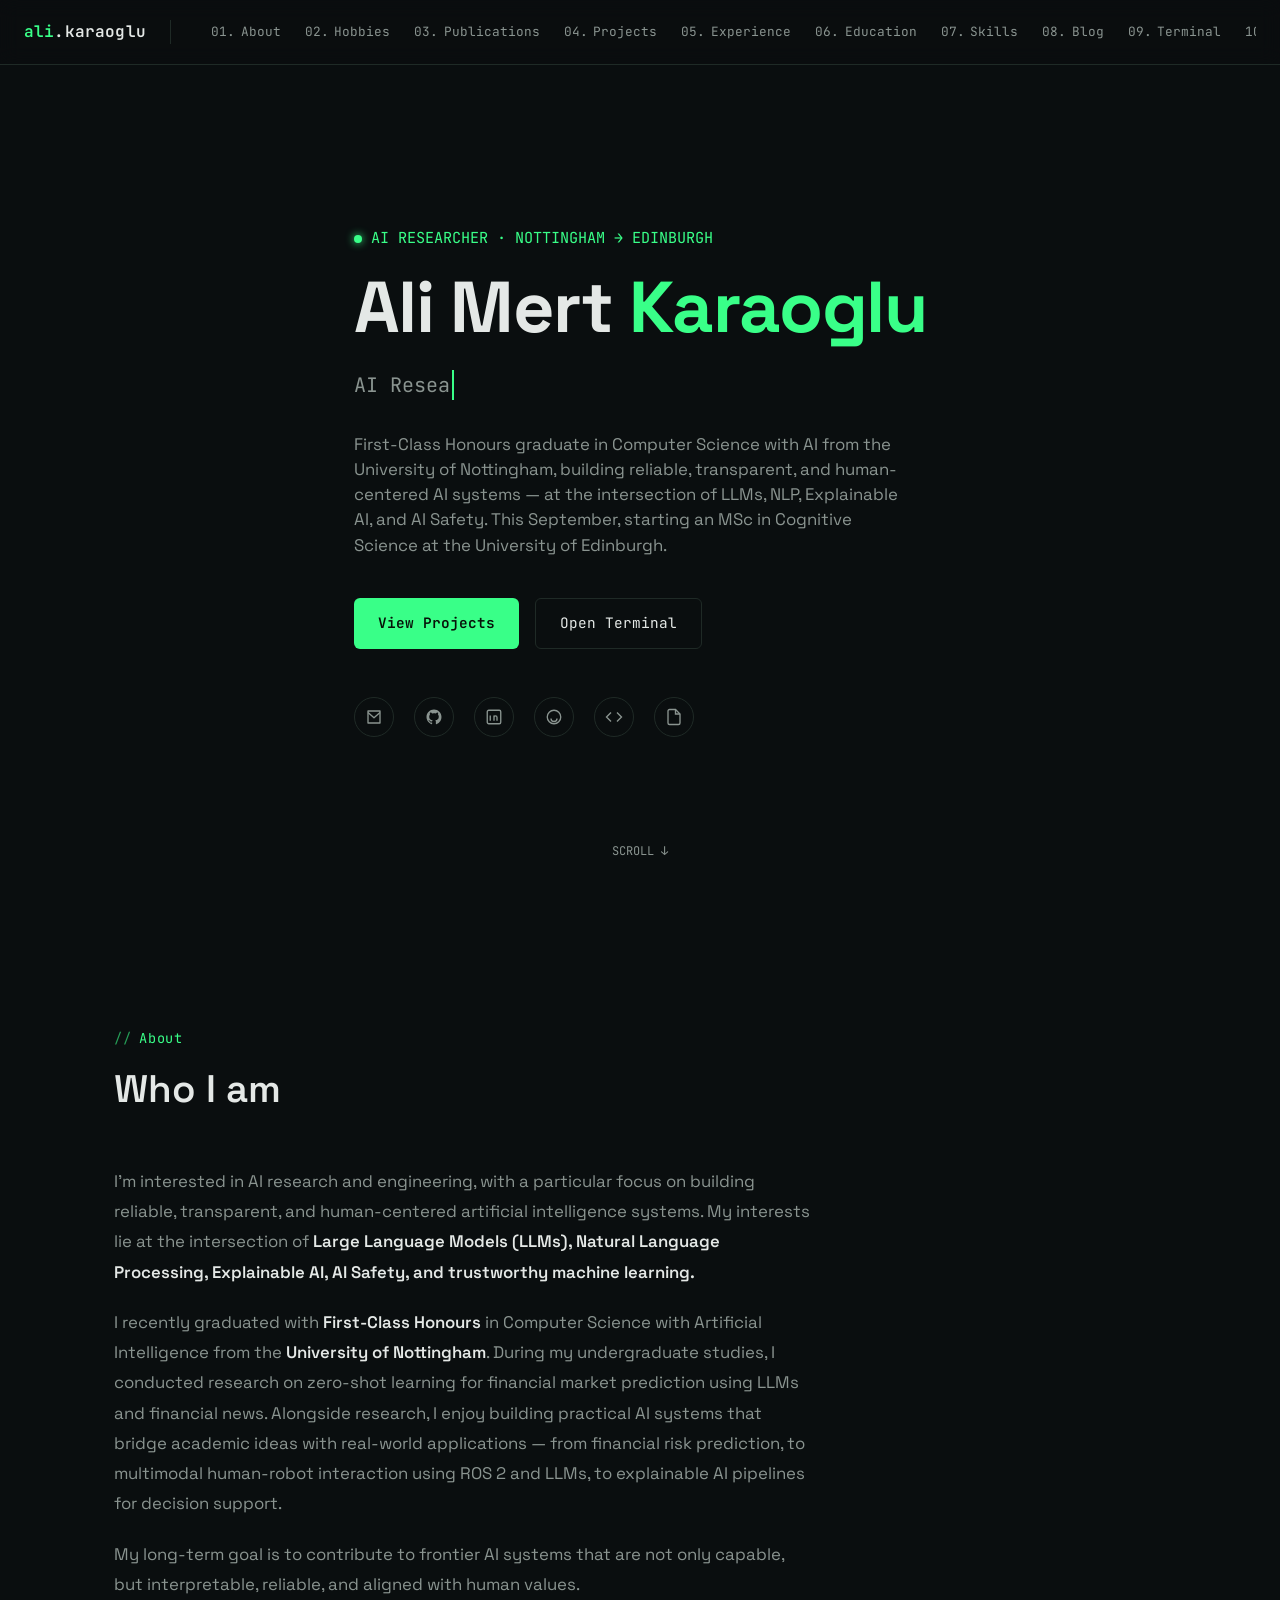
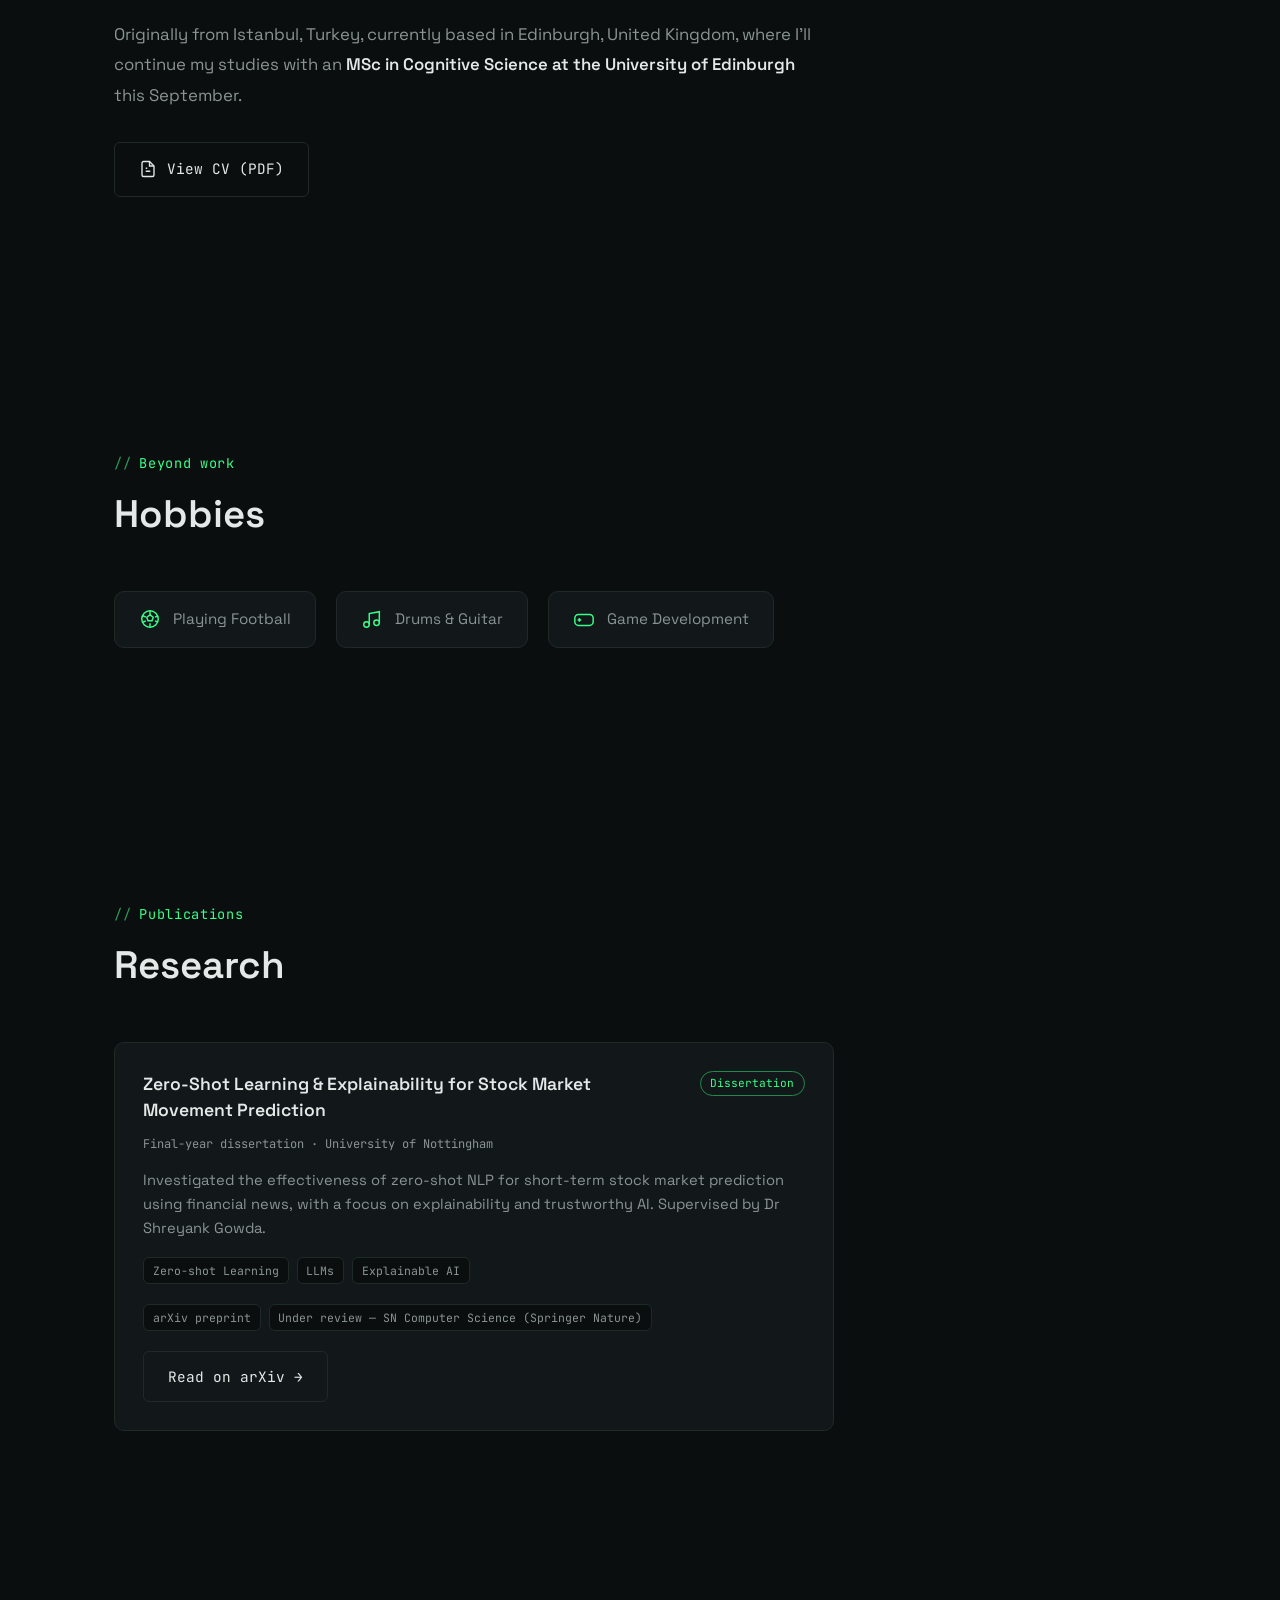
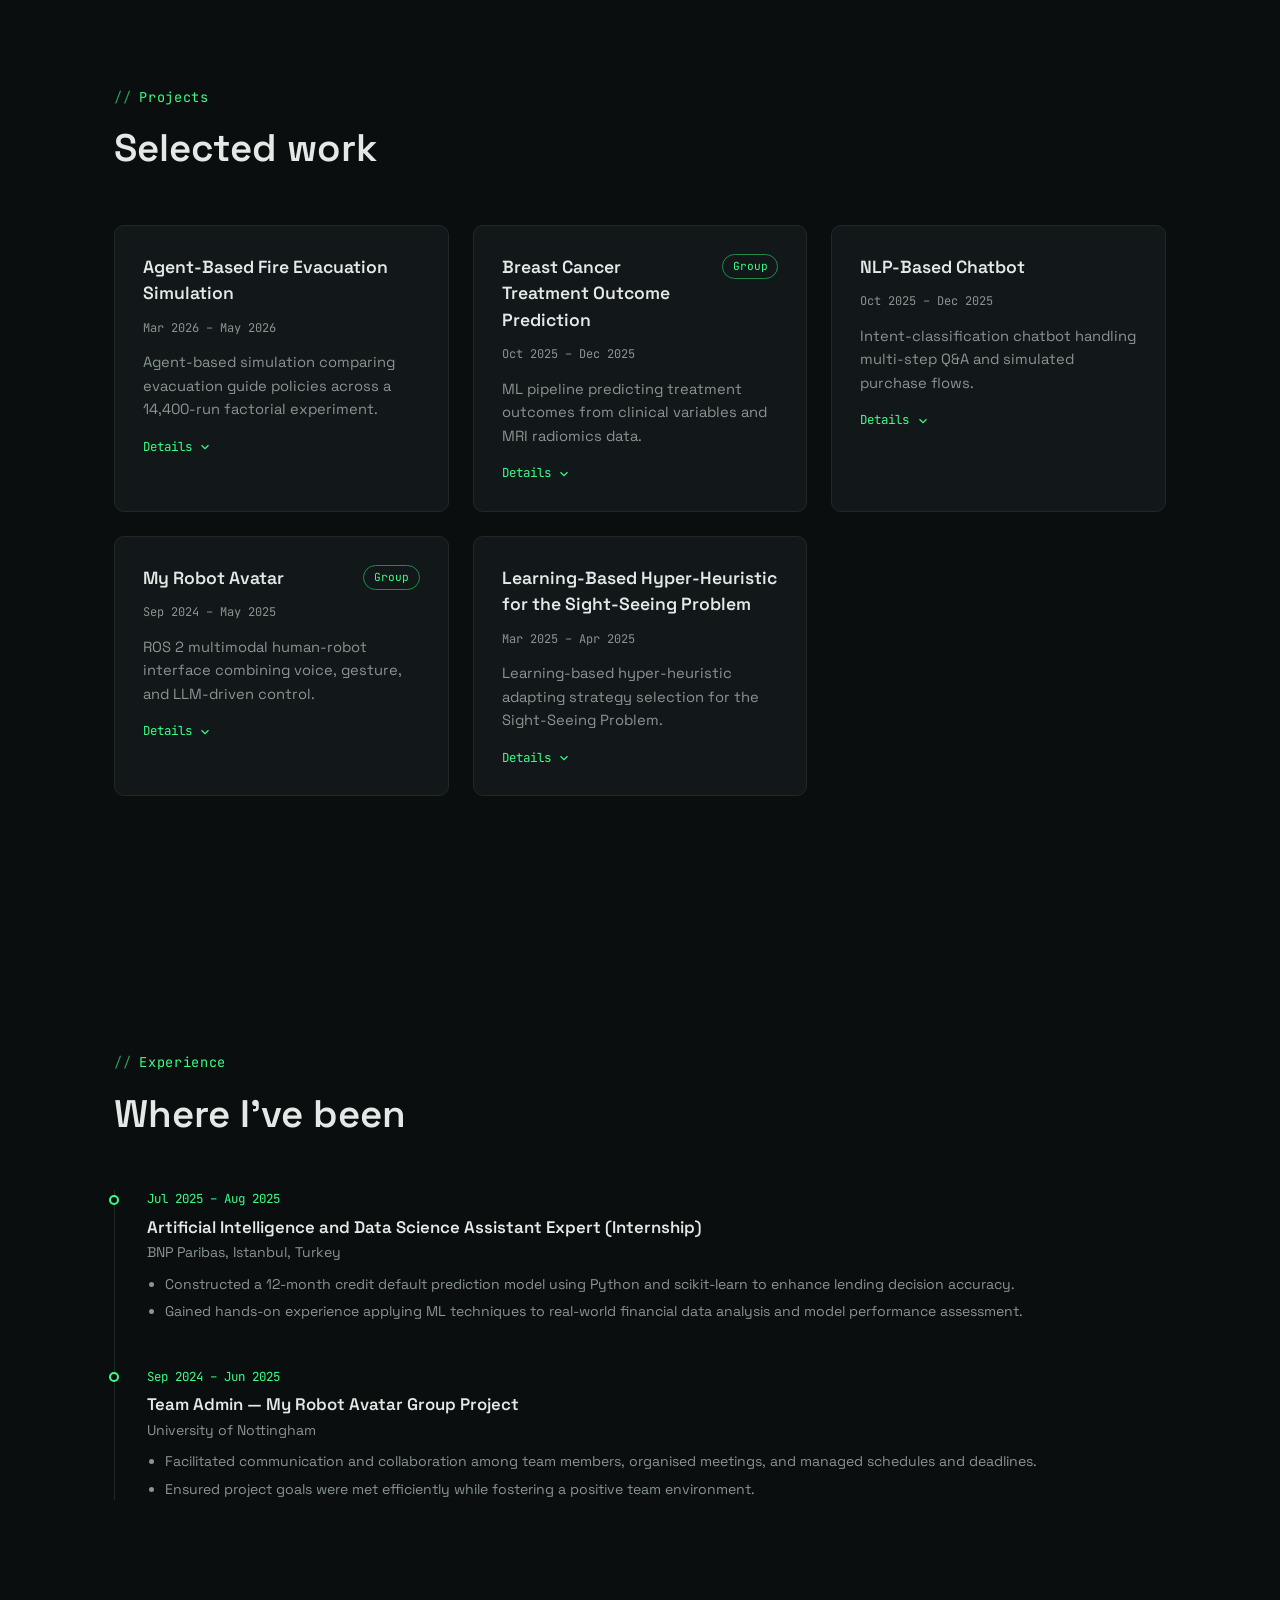
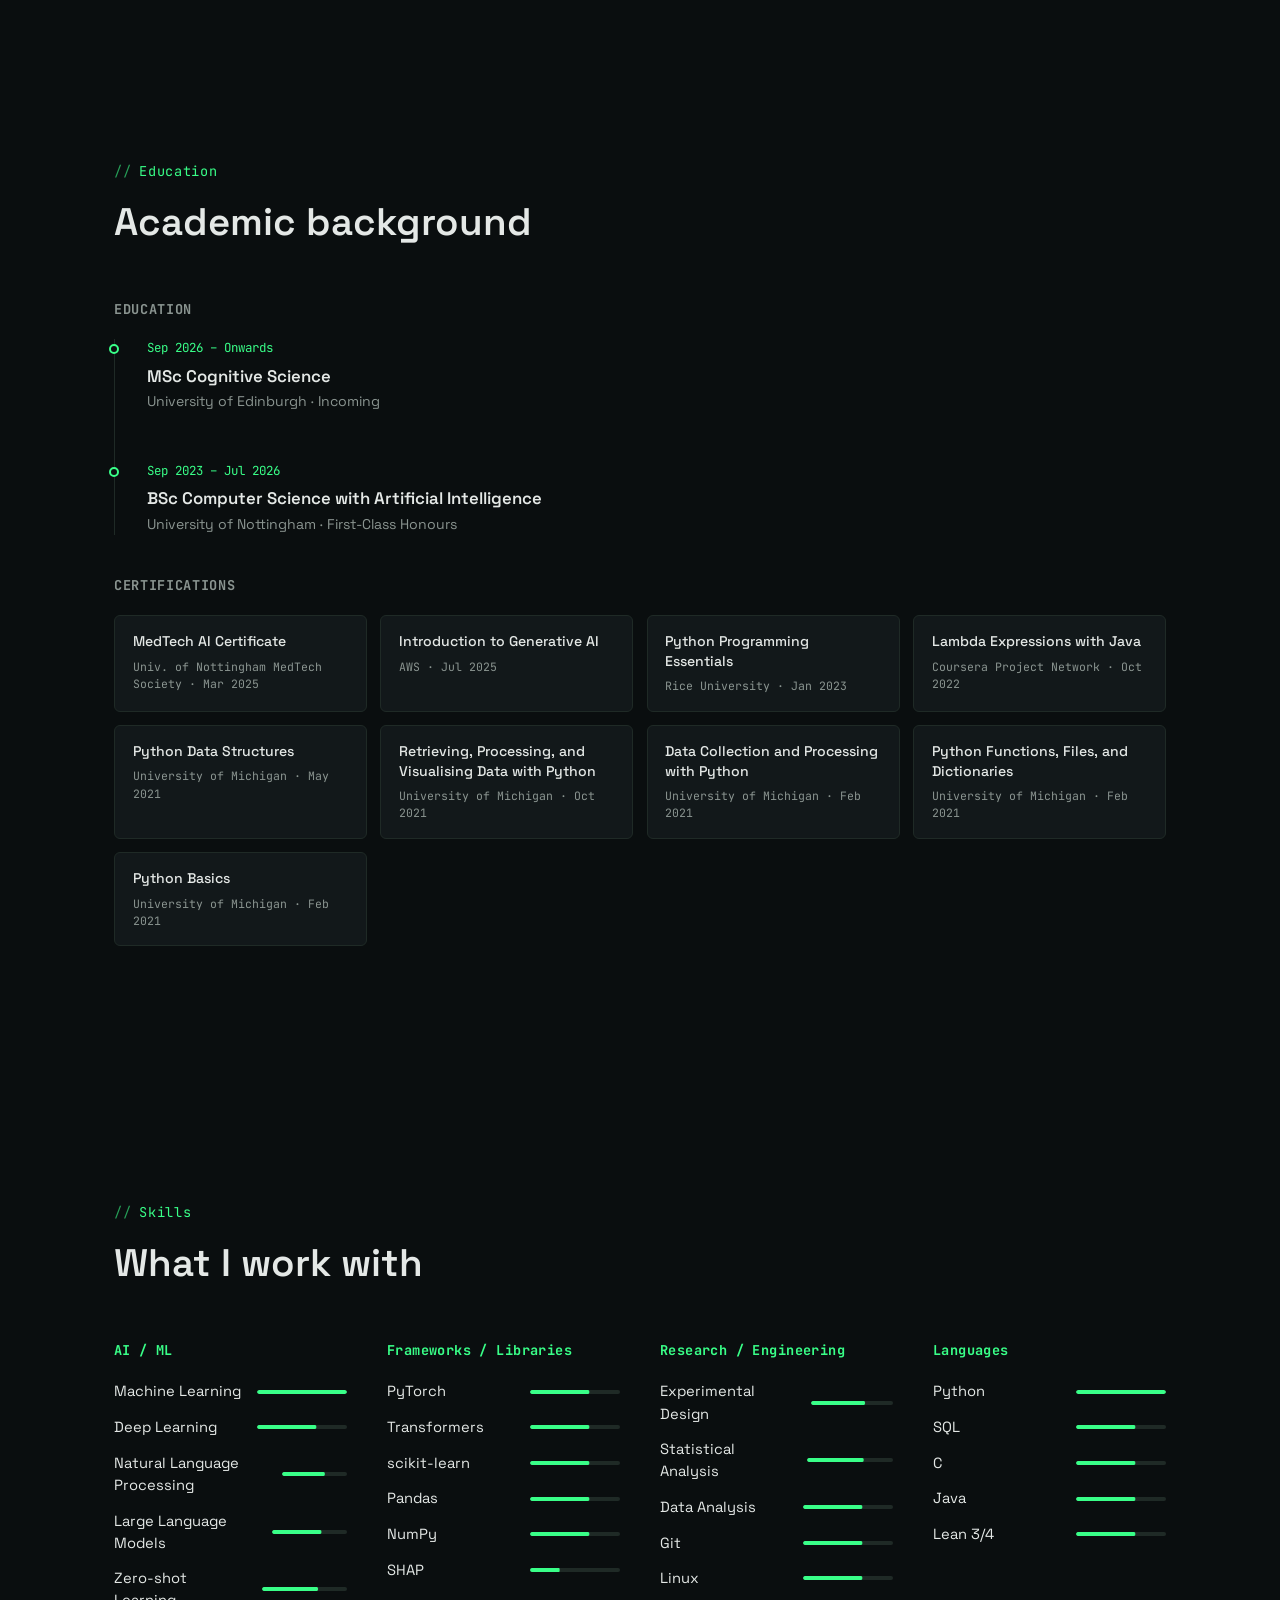
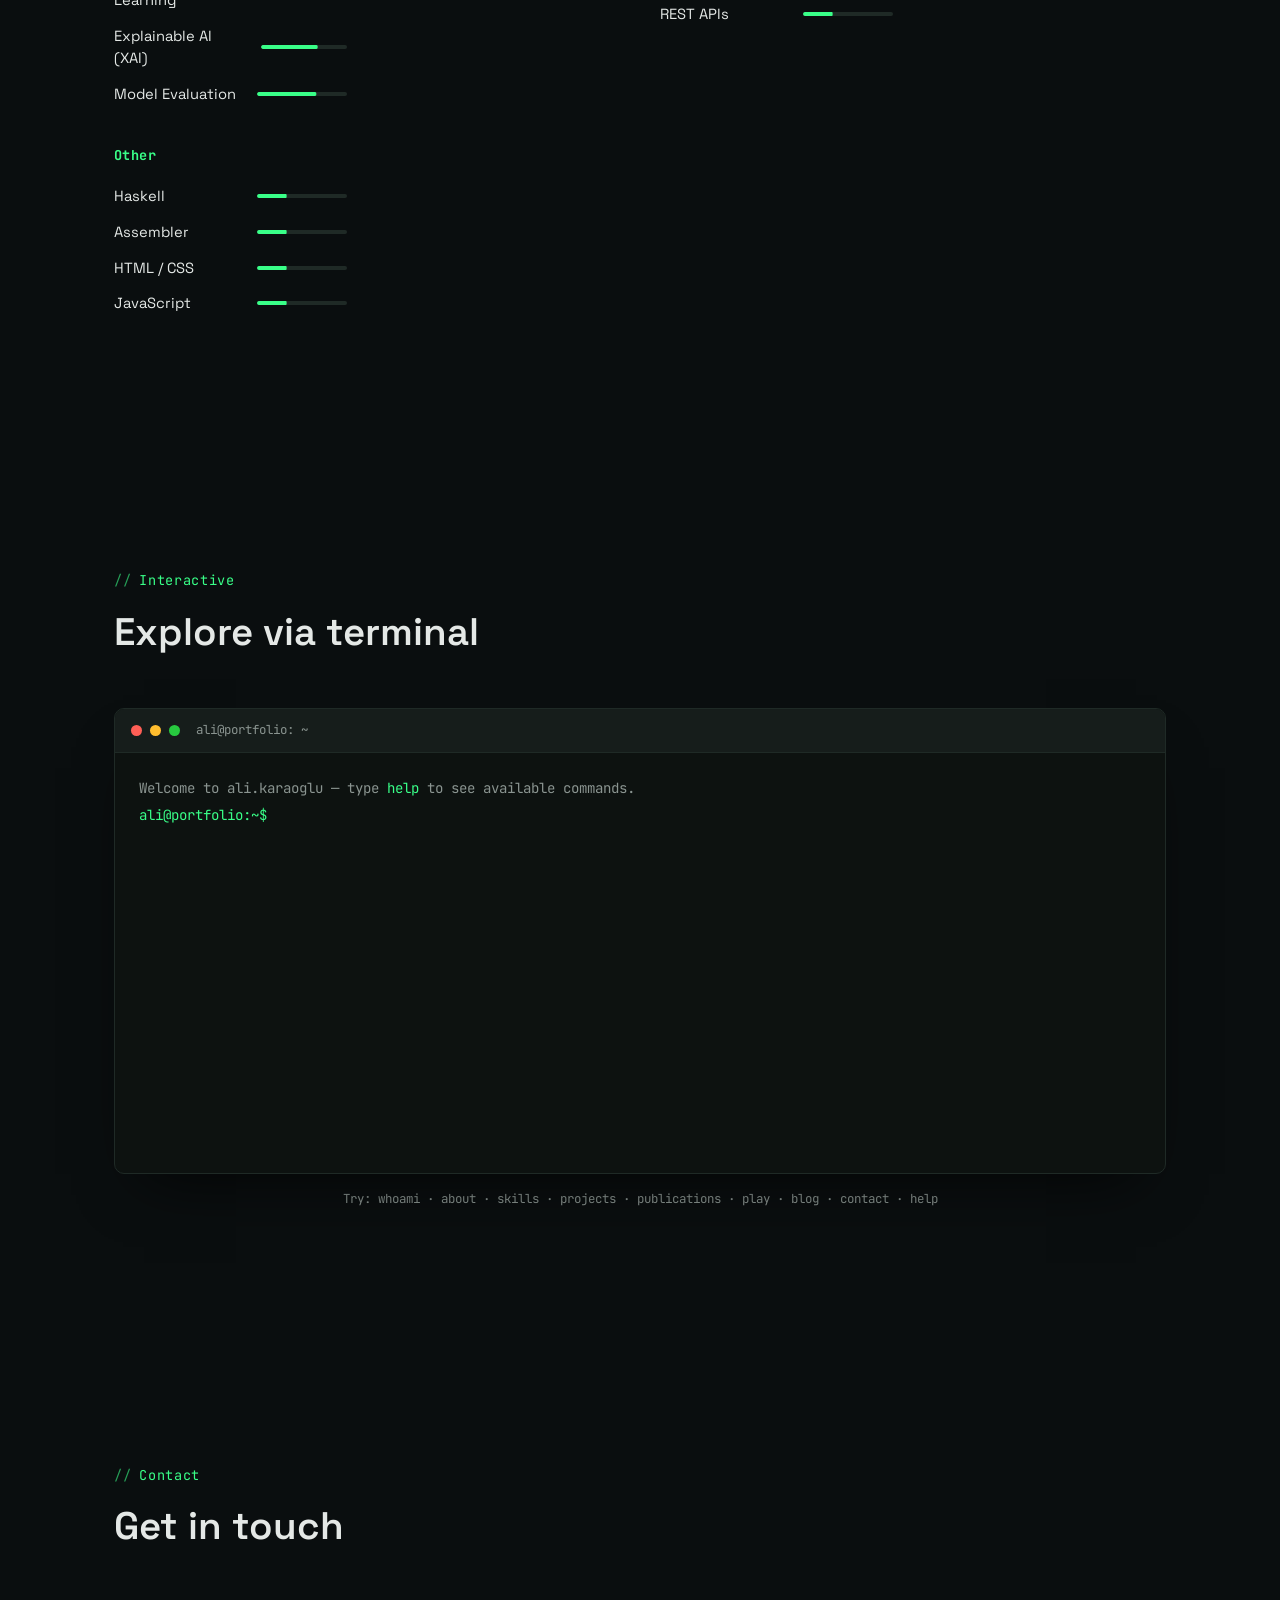
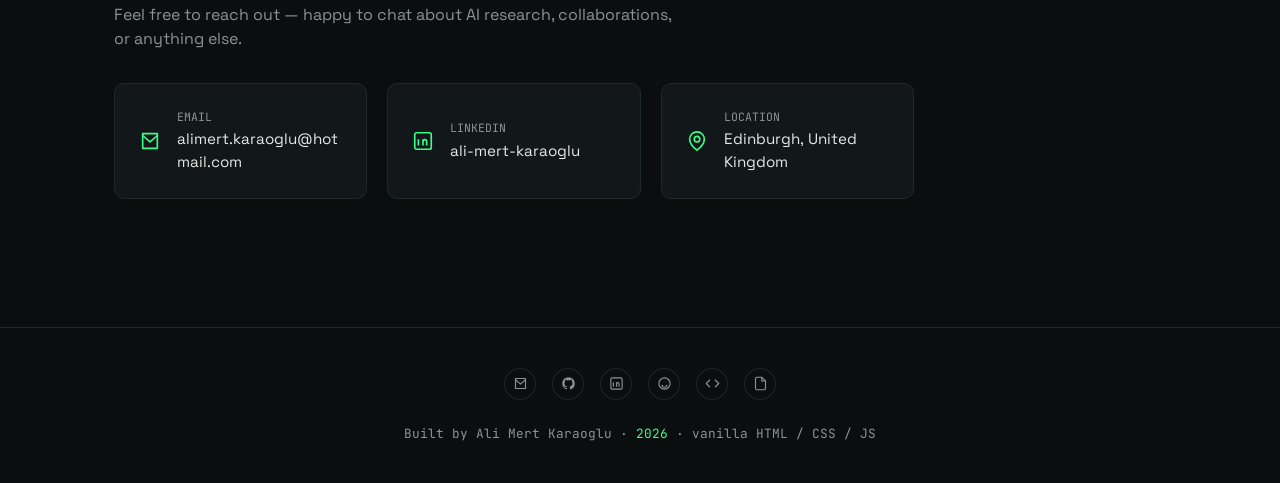
==== index.html @ 0873117b "Expand skills, add hobbies section, separate blog page, and terminal market sentiment game - Add Fra" ====
<!DOCTYPE html>
<html lang="en">
<head>
<meta charset="UTF-8" />
<meta name="viewport" content="width=device-width, initial-scale=1.0" />
<title>Ali Mert Karaoglu — AI &amp; Machine Learning</title>
<meta name="description" content="Ali Mert Karaoglu — AI Researcher, First-Class BSc Computer Science with AI (Nottingham). Incoming MSc Cognitive Science, University of Edinburgh." />

<meta property="og:type" content="website" />
<meta property="og:title" content="Ali Mert Karaoglu — AI & Machine Learning" />
<meta property="og:description" content="AI Researcher, First-Class BSc Computer Science with AI (Nottingham). Incoming MSc Cognitive Science, University of Edinburgh." />
<meta property="og:image" content="https://alimert05.github.io/portfolio/assets/images/og-image.png" />
<meta property="og:image:width" content="1200" />
<meta property="og:image:height" content="630" />
<meta property="og:url" content="https://alimert05.github.io/portfolio/" />

<meta name="twitter:card" content="summary_large_image" />
<meta name="twitter:title" content="Ali Mert Karaoglu — AI & Machine Learning" />
<meta name="twitter:description" content="AI Researcher, First-Class BSc Computer Science with AI (Nottingham). Incoming MSc Cognitive Science, University of Edinburgh." />
<meta name="twitter:image" content="https://alimert05.github.io/portfolio/assets/images/og-image.png" />

<link rel="preconnect" href="https://fonts.googleapis.com">
<link rel="preconnect" href="https://fonts.gstatic.com" crossorigin>
<link href="https://fonts.googleapis.com/css2?family=Space+Grotesk:wght@400;500;600;700&family=JetBrains+Mono:wght@400;500;600&display=swap" rel="stylesheet">
<link rel="stylesheet" href="css/reset.css" />
<link rel="stylesheet" href="css/variables.css" />
<link rel="stylesheet" href="css/style.css" />
</head>
<body>

<nav class="nav">
  <div class="container">
    <a href="#" class="nav-logo">ali<span style="color:var(--text)">.karaoglu</span></a>
    <div class="nav-links">
      <a href="#about"><span>01.</span> About</a>
      <a href="#hobbies"><span>02.</span> Hobbies</a>
      <a href="#publications"><span>03.</span> Publications</a>
      <a href="#projects"><span>04.</span> Projects</a>
      <a href="#experience"><span>05.</span> Experience</a>
      <a href="#education"><span>06.</span> Education</a>
      <a href="#skills"><span>07.</span> Skills</a>
      <a href="blog.html"><span>08.</span> Blog</a>
      <a href="#terminal"><span>09.</span> Terminal</a>
      <a href="#contact"><span>10.</span> Contact</a>
    </div>
  </div>
</nav>

<!-- ===== HERO ===== -->
<header class="hero">
  <div class="container">
    <div class="hero-eyebrow"><span class="dot"></span> AI RESEARCHER · NOTTINGHAM → EDINBURGH</div>
    <h1>Ali Mert <span class="highlight">Karaoglu</span></h1>
    <div class="hero-role">
      <span id="typewriter"></span><span class="cursor">&nbsp;</span>
    </div>
    <p class="hero-desc">
      First-Class Honours graduate in Computer Science with AI from the University of Nottingham,
      building reliable, transparent, and human-centered AI systems — at the intersection of LLMs,
      NLP, Explainable AI, and AI Safety. This September, starting an MSc in Cognitive Science at
      the University of Edinburgh.
    </p>
    <div class="hero-actions">
      <a href="#projects" class="btn btn-primary">View Projects</a>
      <a href="#terminal" class="btn btn-outline">Open Terminal</a>
    </div>
    <div class="hero-socials">
      <a href="mailto:alimert.karaoglu@hotmail.com" aria-label="Email">
        <svg viewBox="0 0 24 24" fill="none" stroke="currentColor" stroke-width="1.8"><path d="M4 4h16v16H4z" stroke-linejoin="round"/><path d="m4 6 8 7 8-7" stroke-linejoin="round"/></svg>
      </a>
      <a href="#" aria-label="GitHub" title="Coming soon">
        <svg viewBox="0 0 24 24" fill="currentColor"><path d="M12 2C6.477 2 2 6.484 2 12.017c0 4.425 2.865 8.18 6.839 9.504.5.092.682-.217.682-.483 0-.237-.008-.868-.013-1.703-2.782.605-3.369-1.343-3.369-1.343-.454-1.158-1.11-1.466-1.11-1.466-.908-.62.069-.608.069-.608 1.003.07 1.531 1.032 1.531 1.032.892 1.53 2.341 1.088 2.91.833.092-.647.35-1.088.636-1.338-2.221-.253-4.555-1.113-4.555-4.951 0-1.093.39-1.988 1.029-2.688-.103-.253-.446-1.272.098-2.65 0 0 .84-.27 2.75 1.026A9.564 9.564 0 0 1 12 6.844c.85.004 1.705.115 2.504.337 1.909-1.296 2.747-1.026 2.747-1.026.546 1.378.203 2.397.1 2.65.64.7 1.028 1.595 1.028 2.688 0 3.848-2.339 4.695-4.566 4.943.359.309.678.92.678 1.855 0 1.338-.012 2.419-.012 2.749 0 .268.18.58.688.482A10.019 10.019 0 0 0 22 12.017C22 6.484 17.523 2 12 2Z"/></svg>
      </a>
      <a href="https://www.linkedin.com/in/ali-mert-karaoglu/" target="_blank" rel="noopener" aria-label="LinkedIn">
        <svg viewBox="0 0 24 24" fill="none" stroke="currentColor" stroke-width="1.8"><rect x="3" y="3" width="18" height="18" rx="2"/><path d="M7 10v7M7 7v.01M12 17v-4.5a2 2 0 0 1 4 0V17M12 10v7"/></svg>
      </a>
      <a href="#" aria-label="Hugging Face" title="Coming soon">
        <svg viewBox="0 0 24 24" fill="none" stroke="currentColor" stroke-width="1.8"><circle cx="12" cy="12" r="9"/><path d="M8.5 10h.01M15.5 10h.01M8 14a4 4 0 0 0 8 0"/></svg>
      </a>
      <a href="#" aria-label="LeetCode" title="Coming soon">
        <svg viewBox="0 0 24 24" fill="none" stroke="currentColor" stroke-width="1.8"><path d="m8 6-6 6 6 6M16 6l6 6-6 6"/></svg>
      </a>
      <a href="https://arxiv.org/abs/2606.12210" target="_blank" rel="noopener" aria-label="arXiv paper">
        <svg viewBox="0 0 24 24" fill="none" stroke="currentColor" stroke-width="1.8"><path d="M14 2H6a2 2 0 0 0-2 2v16a2 2 0 0 0 2 2h12a2 2 0 0 0 2-2V8z"/><path d="M14 2v6h6"/></svg>
      </a>
    </div>
  </div>
  <div class="scroll-indicator">SCROLL ↓</div>
</header>

<!-- ===== ABOUT ===== -->
<section id="about">
  <div class="container">
    <div class="section-label">About</div>
    <h2 class="section-title reveal">Who I am</h2>
    <div class="about-grid">
      <div class="about-text reveal">
        <p>
          I'm interested in AI research and engineering, with a particular focus on building
          reliable, transparent, and human-centered artificial intelligence systems. My interests
          lie at the intersection of <strong>Large Language Models (LLMs), Natural Language
          Processing, Explainable AI, AI Safety, and trustworthy machine learning.</strong>
        </p>
        <p>
          I recently graduated with <strong>First-Class Honours</strong> in Computer Science with
          Artificial Intelligence from the <strong>University of Nottingham</strong>. During my
          undergraduate studies, I conducted research on zero-shot learning for financial market
          prediction using LLMs and financial news. Alongside research, I enjoy building practical
          AI systems that bridge academic ideas with real-world applications — from financial risk
          prediction, to multimodal human-robot interaction using ROS 2 and LLMs, to explainable AI
          pipelines for decision support.
        </p>
        <p>
          My long-term goal is to contribute to frontier AI systems that are not only capable, but
          interpretable, reliable, and aligned with human values.
        </p>
        <p>
          Originally from Istanbul, Turkey, currently based in Edinburgh, United Kingdom, where I'll
          continue my studies with an <strong>MSc in Cognitive Science at the University of Edinburgh </strong> this
          September.
        </p>
        <a class="btn btn-outline about-cv-btn" href="assets/docs/Ali_Karaoglu_CV.pdf" target="_blank" rel="noopener">
          <svg viewBox="0 0 24 24" fill="none" stroke="currentColor" stroke-width="1.8"><path d="M14 2H6a2 2 0 0 0-2 2v16a2 2 0 0 0 2 2h12a2 2 0 0 0 2-2V8z"/><path d="M14 2v6h6M9 15h6M9 11h2"/></svg>
          View CV (PDF)
        </a>
      </div>
    </div>
  </div>
</section>

<!-- ===== HOBBIES ===== -->
<section id="hobbies">
  <div class="container">
    <div class="section-label">Beyond work</div>
    <h2 class="section-title reveal">Hobbies</h2>
    <div class="hobbies-grid reveal">
      <div class="hobby-item">
        <svg viewBox="0 0 24 24" fill="none" stroke="currentColor" stroke-width="1.6"><circle cx="12" cy="12" r="9"/><path d="M12 7.5 15.5 10l-1.3 4H9.8L8.5 10Z"/><path d="M12 3v4.5M12 20.5V16.5M4.2 8.5l3.3 1.5M20.8 8.5l-3.3 1.5M4.2 15.5l3.3-1.5M20.8 15.5l-3.3-1.5"/></svg>
        <span>Playing Football</span>
      </div>
      <div class="hobby-item">
        <svg viewBox="0 0 24 24" fill="none" stroke="currentColor" stroke-width="1.6"><path d="M9 18V6l11-2v12"/><circle cx="6" cy="18" r="3"/><circle cx="17" cy="16" r="3"/></svg>
        <span>Drums &amp; Guitar</span>
      </div>
      <div class="hobby-item">
        <svg viewBox="0 0 24 24" fill="none" stroke="currentColor" stroke-width="1.6"><rect x="2" y="7" width="20" height="12" rx="4"/><path d="M7 11v4M5 13h4M15.5 12.5h.01M18 14.5h.01"/></svg>
        <span>Game Development</span>
      </div>
    </div>
  </div>
</section>

<!-- ===== PUBLICATIONS ===== -->
<section id="publications">
  <div class="container">
    <div class="section-label">Publications</div>
    <h2 class="section-title reveal">Research</h2>
    <div class="project-card reveal" style="max-width: 720px;">
      <div class="project-card-top">
        <span class="project-title">Zero-Shot Learning &amp; Explainability for Stock Market Movement Prediction</span>
        <span class="project-badge">Dissertation</span>
      </div>
      <span class="project-date">Final-year dissertation · University of Nottingham</span>
      <div class="project-desc" style="margin-top: 0.5rem;">
        Investigated the effectiveness of zero-shot NLP for short-term stock market prediction using
        financial news, with a focus on explainability and trustworthy AI. Supervised by Dr Shreyank Gowda.
      </div>
      <div class="project-tags" style="margin-bottom: 1.25rem;">
        <span class="tag">Zero-shot Learning</span><span class="tag">LLMs</span><span class="tag">Explainable AI</span>
      </div>
      <div class="project-tags" style="margin-bottom: 1.25rem;">
        <span class="tag">arXiv preprint</span><span class="tag">Under review — SN Computer Science (Springer Nature)</span>
      </div>
      <a class="btn btn-outline" href="https://arxiv.org/abs/2606.12210" target="_blank" rel="noopener">Read on arXiv →</a>
    </div>
  </div>
</section>

<!-- ===== PROJECTS ===== -->
<section id="projects">
  <div class="container">
    <div class="section-label">Projects</div>
    <h2 class="section-title reveal">Selected work</h2>
    <div class="projects-grid">

      <div class="project-card reveal">
        <div class="project-card-top">
          <span class="project-title">Agent-Based Fire Evacuation Simulation</span>
        </div>
        <span class="project-date">Mar 2026 – May 2026</span>
        <p class="project-summary">Agent-based simulation comparing evacuation guide policies across a 14,400-run factorial experiment.</p>
        <button class="project-toggle" aria-expanded="false">
          <span class="toggle-label">Details</span>
          <svg viewBox="0 0 24 24" fill="none" stroke="currentColor" stroke-width="2"><path d="m6 9 6 6 6-6"/></svg>
        </button>
        <div class="project-details">
          <div class="project-desc">
            Python agent-based simulation comparing Beacon, Sweeper, and congestion-aware Router
            guide policies across a 14,400-run factorial experiment. Applied ANOVA and Tukey HSD to
            evaluate how intelligent routing affects survival rates across building topologies.
          </div>
          <div class="project-tags">
            <span class="tag">Python</span><span class="tag">Agent-based Modelling</span><span class="tag">Statistics</span>
          </div>
        </div>
      </div>

      <div class="project-card reveal">
        <div class="project-card-top">
          <span class="project-title">Breast Cancer Treatment Outcome Prediction</span>
          <span class="project-badge">Group</span>
        </div>
        <span class="project-date">Oct 2025 – Dec 2025</span>
        <p class="project-summary">ML pipeline predicting treatment outcomes from clinical variables and MRI radiomics data.</p>
        <button class="project-toggle" aria-expanded="false">
          <span class="toggle-label">Details</span>
          <svg viewBox="0 0 24 24" fill="none" stroke="currentColor" stroke-width="2"><path d="m6 9 6 6 6-6"/></svg>
        </button>
        <div class="project-details">
          <div class="project-desc">
            End-to-end ML pipeline using scikit-learn and PyTorch predicting pathological complete
            response (PCR) and relapse-free survival (RFS) from clinical variables and MRI radiomics.
            Led classification model development and contributed to regression approaches.
          </div>
          <div class="project-tags">
            <span class="tag">scikit-learn</span><span class="tag">PyTorch</span><span class="tag">Healthcare AI</span>
          </div>
        </div>
      </div>

      <div class="project-card reveal">
        <div class="project-card-top">
          <span class="project-title">NLP-Based Chatbot</span>
        </div>
        <span class="project-date">Oct 2025 – Dec 2025</span>
        <p class="project-summary">Intent-classification chatbot handling multi-step Q&amp;A and simulated purchase flows.</p>
        <button class="project-toggle" aria-expanded="false">
          <span class="toggle-label">Details</span>
          <svg viewBox="0 0 24 24" fill="none" stroke="currentColor" stroke-width="2"><path d="m6 9 6 6 6-6"/></svg>
        </button>
        <div class="project-details">
          <div class="project-desc">
            Chatbot classifying user intent and handling multi-step interactions — Q&amp;A, game
            lookup, and a simulated purchase flow — using TF-IDF and cosine similarity for intent
            matching within a modular pipeline.
          </div>
          <div class="project-tags">
            <span class="tag">NLP</span><span class="tag">TF-IDF</span><span class="tag">Python</span>
          </div>
        </div>
      </div>

      <div class="project-card reveal">
        <div class="project-card-top">
          <span class="project-title">My Robot Avatar</span>
          <span class="project-badge">Group</span>
        </div>
        <span class="project-date">Sep 2024 – May 2025</span>
        <p class="project-summary">ROS 2 multimodal human-robot interface combining voice, gesture, and LLM-driven control.</p>
        <button class="project-toggle" aria-expanded="false">
          <span class="toggle-label">Details</span>
          <svg viewBox="0 0 24 24" fill="none" stroke="currentColor" stroke-width="2"><path d="m6 9 6 6 6-6"/></svg>
        </button>
        <div class="project-details">
          <div class="project-desc">
            ROS 2–based multimodal human-robot interface in CoppeliaSim with voice and hand-gesture
            control. Combined a local Ollama LLM with a rule-based expert system to translate natural
            language into real-time JSON actions, plus a cross-platform TCP bridge and ARKit AR
            visualisation on iPad.
          </div>
          <div class="project-tags">
            <span class="tag">ROS 2</span><span class="tag">LLMs</span><span class="tag">CoppeliaSim</span><span class="tag">ARKit</span>
          </div>
        </div>
      </div>

      <div class="project-card reveal">
        <div class="project-card-top">
          <span class="project-title">Learning-Based Hyper-Heuristic for the Sight-Seeing Problem</span>
        </div>
        <span class="project-date">Mar 2025 – Apr 2025</span>
        <p class="project-summary">Learning-based hyper-heuristic adapting strategy selection for the Sight-Seeing Problem.</p>
        <button class="project-toggle" aria-expanded="false">
          <span class="toggle-label">Details</span>
          <svg viewBox="0 0 24 24" fill="none" stroke="currentColor" stroke-width="2"><path d="m6 9 6 6 6-6"/></svg>
        </button>
        <div class="project-details">
          <div class="project-desc">
            HyFlex-compatible domain with instance parsing, solution representation, and low-level
            heuristics. Designed a learning-based selection hyper-heuristic that adapts strategy
            during search, tuned for competitive results within a 5-minute runtime budget.
          </div>
          <div class="project-tags">
            <span class="tag">HyFlex</span><span class="tag">Heuristics</span><span class="tag">Optimisation</span>
          </div>
        </div>
      </div>

    </div>
  </div>
</section>

<!-- ===== EXPERIENCE ===== -->
<section id="experience">
  <div class="container">
    <div class="section-label">Experience</div>
    <h2 class="section-title reveal">Where I've been</h2>
    <div class="timeline reveal">
      <div class="timeline-item">
        <div class="timeline-date">Jul 2025 – Aug 2025</div>
        <div class="timeline-title">Artificial Intelligence and Data Science Assistant Expert (Internship)</div>
        <div class="timeline-sub">BNP Paribas, Istanbul, Turkey</div>
        <ul class="timeline-desc">
          <li>Constructed a 12-month credit default prediction model using Python and scikit-learn to enhance lending decision accuracy.</li>
          <li>Gained hands-on experience applying ML techniques to real-world financial data analysis and model performance assessment.</li>
        </ul>
      </div>
      <div class="timeline-item">
        <div class="timeline-date">Sep 2024 – Jun 2025</div>
        <div class="timeline-title">Team Admin — My Robot Avatar Group Project</div>
        <div class="timeline-sub">University of Nottingham</div>
        <ul class="timeline-desc">
          <li>Facilitated communication and collaboration among team members, organised meetings, and managed schedules and deadlines.</li>
          <li>Ensured project goals were met efficiently while fostering a positive team environment.</li>
        </ul>
      </div>
    </div>
  </div>
</section>

<!-- ===== EDUCATION ===== -->
<section id="education">
  <div class="container">
    <div class="section-label">Education</div>
    <h2 class="section-title reveal">Academic background</h2>

    <h3 class="subsection-title">Education</h3>
    <div class="timeline reveal">
      <div class="timeline-item">
        <div class="timeline-date">Sep 2026 – Onwards</div>
        <div class="timeline-title">MSc Cognitive Science</div>
        <div class="timeline-sub">University of Edinburgh · Incoming</div>
      </div>
      <div class="timeline-item">
        <div class="timeline-date">Sep 2023 – Jul 2026</div>
        <div class="timeline-title">BSc Computer Science with Artificial Intelligence</div>
        <div class="timeline-sub">University of Nottingham · First-Class Honours</div>
      </div>
    </div>

    <h3 class="subsection-title">Certifications</h3>
    <div class="cert-list reveal">
      <div class="cert-item">
        <span class="cert-item-name">MedTech AI Certificate</span>
        <span class="cert-item-meta">Univ. of Nottingham MedTech Society · Mar 2025</span>
      </div>
      <div class="cert-item">
        <span class="cert-item-name">Introduction to Generative AI</span>
        <span class="cert-item-meta">AWS · Jul 2025</span>
      </div>
      <div class="cert-item">
        <span class="cert-item-name">Python Programming Essentials</span>
        <span class="cert-item-meta">Rice University · Jan 2023</span>
      </div>
      <div class="cert-item">
        <span class="cert-item-name">Lambda Expressions with Java</span>
        <span class="cert-item-meta">Coursera Project Network · Oct 2022</span>
      </div>
      <div class="cert-item">
        <span class="cert-item-name">Python Data Structures</span>
        <span class="cert-item-meta">University of Michigan · May 2021</span>
      </div>
      <div class="cert-item">
        <span class="cert-item-name">Retrieving, Processing, and Visualising Data with Python</span>
        <span class="cert-item-meta">University of Michigan · Oct 2021</span>
      </div>
      <div class="cert-item">
        <span class="cert-item-name">Data Collection and Processing with Python</span>
        <span class="cert-item-meta">University of Michigan · Feb 2021</span>
      </div>
      <div class="cert-item">
        <span class="cert-item-name">Python Functions, Files, and Dictionaries</span>
        <span class="cert-item-meta">University of Michigan · Feb 2021</span>
      </div>
      <div class="cert-item">
        <span class="cert-item-name">Python Basics</span>
        <span class="cert-item-meta">University of Michigan · Feb 2021</span>
      </div>
    </div>
  </div>
</section>

<!-- ===== SKILLS ===== -->
<section id="skills">
  <div class="container">
    <div class="section-label">Skills</div>
    <h2 class="section-title reveal">What I work with</h2>
    <div class="skills-grid reveal">
      <div class="skill-group">
        <h3>AI / ML</h3>
        <div class="skill-list">
          <div class="skill-item" style="--level: 1"><span>Machine Learning</span><div class="skill-bar"><div class="skill-bar-fill"></div></div></div>
          <div class="skill-item" style="--level: 0.66"><span>Deep Learning</span><div class="skill-bar"><div class="skill-bar-fill"></div></div></div>
          <div class="skill-item" style="--level: 0.66"><span>Natural Language Processing</span><div class="skill-bar"><div class="skill-bar-fill"></div></div></div>
          <div class="skill-item" style="--level: 0.66"><span>Large Language Models</span><div class="skill-bar"><div class="skill-bar-fill"></div></div></div>
          <div class="skill-item" style="--level: 0.66"><span>Zero-shot Learning</span><div class="skill-bar"><div class="skill-bar-fill"></div></div></div>
          <div class="skill-item" style="--level: 0.66"><span>Explainable AI (XAI)</span><div class="skill-bar"><div class="skill-bar-fill"></div></div></div>
          <div class="skill-item" style="--level: 0.66"><span>Model Evaluation</span><div class="skill-bar"><div class="skill-bar-fill"></div></div></div>
        </div>
      </div>
      <div class="skill-group">
        <h3>Frameworks / Libraries</h3>
        <div class="skill-list">
          <div class="skill-item" style="--level: 0.66"><span>PyTorch</span><div class="skill-bar"><div class="skill-bar-fill"></div></div></div>
          <div class="skill-item" style="--level: 0.66"><span>Transformers</span><div class="skill-bar"><div class="skill-bar-fill"></div></div></div>
          <div class="skill-item" style="--level: 0.66"><span>scikit-learn</span><div class="skill-bar"><div class="skill-bar-fill"></div></div></div>
          <div class="skill-item" style="--level: 0.66"><span>Pandas</span><div class="skill-bar"><div class="skill-bar-fill"></div></div></div>
          <div class="skill-item" style="--level: 0.66"><span>NumPy</span><div class="skill-bar"><div class="skill-bar-fill"></div></div></div>
          <div class="skill-item" style="--level: 0.33"><span>SHAP</span><div class="skill-bar"><div class="skill-bar-fill"></div></div></div>
        </div>
      </div>
      <div class="skill-group">
        <h3>Research / Engineering</h3>
        <div class="skill-list">
          <div class="skill-item" style="--level: 0.66"><span>Experimental Design</span><div class="skill-bar"><div class="skill-bar-fill"></div></div></div>
          <div class="skill-item" style="--level: 0.66"><span>Statistical Analysis</span><div class="skill-bar"><div class="skill-bar-fill"></div></div></div>
          <div class="skill-item" style="--level: 0.66"><span>Data Analysis</span><div class="skill-bar"><div class="skill-bar-fill"></div></div></div>
          <div class="skill-item" style="--level: 0.66"><span>Git</span><div class="skill-bar"><div class="skill-bar-fill"></div></div></div>
          <div class="skill-item" style="--level: 0.66"><span>Linux</span><div class="skill-bar"><div class="skill-bar-fill"></div></div></div>
          <div class="skill-item" style="--level: 0.33"><span>REST APIs</span><div class="skill-bar"><div class="skill-bar-fill"></div></div></div>
        </div>
      </div>
      <div class="skill-group">
        <h3>Languages</h3>
        <div class="skill-list">
          <div class="skill-item" style="--level: 1"><span>Python</span><div class="skill-bar"><div class="skill-bar-fill"></div></div></div>
          <div class="skill-item" style="--level: 0.66"><span>SQL</span><div class="skill-bar"><div class="skill-bar-fill"></div></div></div>
          <div class="skill-item" style="--level: 0.66"><span>C</span><div class="skill-bar"><div class="skill-bar-fill"></div></div></div>
          <div class="skill-item" style="--level: 0.66"><span>Java</span><div class="skill-bar"><div class="skill-bar-fill"></div></div></div>
          <div class="skill-item" style="--level: 0.66"><span>Lean 3/4</span><div class="skill-bar"><div class="skill-bar-fill"></div></div></div>
        </div>
      </div>
      <div class="skill-group">
        <h3>Other</h3>
        <div class="skill-list">
          <div class="skill-item" style="--level: 0.33"><span>Haskell</span><div class="skill-bar"><div class="skill-bar-fill"></div></div></div>
          <div class="skill-item" style="--level: 0.33"><span>Assembler</span><div class="skill-bar"><div class="skill-bar-fill"></div></div></div>
          <div class="skill-item" style="--level: 0.33"><span>HTML / CSS</span><div class="skill-bar"><div class="skill-bar-fill"></div></div></div>
          <div class="skill-item" style="--level: 0.33"><span>JavaScript</span><div class="skill-bar"><div class="skill-bar-fill"></div></div></div>
        </div>
      </div>
    </div>
  </div>
</section>

<!-- ===== TERMINAL ===== -->
<section id="terminal">
  <div class="container">
    <div class="section-label">Interactive</div>
    <h2 class="section-title reveal">Explore via terminal</h2>
    <div class="terminal-window reveal">
      <div class="terminal-titlebar">
        <span class="terminal-dot red"></span>
        <span class="terminal-dot yellow"></span>
        <span class="terminal-dot green"></span>
        <span class="terminal-titlebar-label">ali@portfolio: ~</span>
      </div>
      <div class="terminal-body" id="terminal-body">
        <div class="term-line term-output">Welcome to ali.karaoglu — type <span style="color:var(--accent)">help</span> to see available commands.</div>
        <div class="term-input-line">
          <span class="term-prompt">ali@portfolio:~$</span>
          <input type="text" class="term-input" id="term-input" autocomplete="off" spellcheck="false" />
        </div>
      </div>
    </div>
    <div class="terminal-hint">Try: whoami · about · skills · projects · publications · play · blog · contact · help</div>
  </div>
</section>

<!-- ===== CONTACT ===== -->
<section id="contact">
  <div class="container">
    <div class="section-label">Contact</div>
    <h2 class="section-title reveal">Get in touch</h2>
    <p class="contact-intro reveal">Feel free to reach out — happy to chat about AI research, collaborations, or anything else.</p>
    <div class="contact-grid reveal">
      <a class="contact-card" href="mailto:alimert.karaoglu@hotmail.com">
        <svg viewBox="0 0 24 24" fill="none" stroke="currentColor" stroke-width="1.8"><path d="M4 4h16v16H4z" stroke-linejoin="round"/><path d="m4 6 8 7 8-7" stroke-linejoin="round"/></svg>
        <div>
          <div class="contact-card-label">EMAIL</div>
          <div class="contact-card-value">alimert.karaoglu@hotmail.com</div>
        </div>
      </a>
      <a class="contact-card" href="https://www.linkedin.com/in/ali-mert-karaoglu/" target="_blank" rel="noopener">
        <svg viewBox="0 0 24 24" fill="none" stroke="currentColor" stroke-width="1.8"><rect x="3" y="3" width="18" height="18" rx="2"/><path d="M7 10v7M7 7v.01M12 17v-4.5a2 2 0 0 1 4 0V17M12 10v7"/></svg>
        <div>
          <div class="contact-card-label">LINKEDIN</div>
          <div class="contact-card-value">ali-mert-karaoglu</div>
        </div>
      </a>
      <div class="contact-card">
        <svg viewBox="0 0 24 24" fill="none" stroke="currentColor" stroke-width="1.8"><path d="M20 10c0 6-8 12-8 12s-8-6-8-12a8 8 0 0 1 16 0Z"/><circle cx="12" cy="10" r="3"/></svg>
        <div>
          <div class="contact-card-label">LOCATION</div>
          <div class="contact-card-value">Edinburgh, United Kingdom</div>
        </div>
      </div>
    </div>
  </div>
</section>

<footer>
  <div class="container footer-inner">
    <div class="footer-socials">
      <a href="mailto:alimert.karaoglu@hotmail.com" aria-label="Email">
        <svg viewBox="0 0 24 24" fill="none" stroke="currentColor" stroke-width="1.8"><path d="M4 4h16v16H4z" stroke-linejoin="round"/><path d="m4 6 8 7 8-7" stroke-linejoin="round"/></svg>
      </a>
      <a href="#" aria-label="GitHub" title="Coming soon">
        <svg viewBox="0 0 24 24" fill="currentColor"><path d="M12 2C6.477 2 2 6.484 2 12.017c0 4.425 2.865 8.18 6.839 9.504.5.092.682-.217.682-.483 0-.237-.008-.868-.013-1.703-2.782.605-3.369-1.343-3.369-1.343-.454-1.158-1.11-1.466-1.11-1.466-.908-.62.069-.608.069-.608 1.003.07 1.531 1.032 1.531 1.032.892 1.53 2.341 1.088 2.91.833.092-.647.35-1.088.636-1.338-2.221-.253-4.555-1.113-4.555-4.951 0-1.093.39-1.988 1.029-2.688-.103-.253-.446-1.272.098-2.65 0 0 .84-.27 2.75 1.026A9.564 9.564 0 0 1 12 6.844c.85.004 1.705.115 2.504.337 1.909-1.296 2.747-1.026 2.747-1.026.546 1.378.203 2.397.1 2.65.64.7 1.028 1.595 1.028 2.688 0 3.848-2.339 4.695-4.566 4.943.359.309.678.92.678 1.855 0 1.338-.012 2.419-.012 2.749 0 .268.18.58.688.482A10.019 10.019 0 0 0 22 12.017C22 6.484 17.523 2 12 2Z"/></svg>
      </a>
      <a href="https://www.linkedin.com/in/ali-mert-karaoglu/" target="_blank" rel="noopener" aria-label="LinkedIn">
        <svg viewBox="0 0 24 24" fill="none" stroke="currentColor" stroke-width="1.8"><rect x="3" y="3" width="18" height="18" rx="2"/><path d="M7 10v7M7 7v.01M12 17v-4.5a2 2 0 0 1 4 0V17M12 10v7"/></svg>
      </a>
      <a href="#" aria-label="Hugging Face" title="Coming soon">
        <svg viewBox="0 0 24 24" fill="none" stroke="currentColor" stroke-width="1.8"><circle cx="12" cy="12" r="9"/><path d="M8.5 10h.01M15.5 10h.01M8 14a4 4 0 0 0 8 0"/></svg>
      </a>
      <a href="#" aria-label="LeetCode" title="Coming soon">
        <svg viewBox="0 0 24 24" fill="none" stroke="currentColor" stroke-width="1.8"><path d="m8 6-6 6 6 6M16 6l6 6-6 6"/></svg>
      </a>
      <a href="https://arxiv.org/abs/2606.12210" target="_blank" rel="noopener" aria-label="arXiv paper">
        <svg viewBox="0 0 24 24" fill="none" stroke="currentColor" stroke-width="1.8"><path d="M14 2H6a2 2 0 0 0-2 2v16a2 2 0 0 0 2 2h12a2 2 0 0 0 2-2V8z"/><path d="M14 2v6h6"/></svg>
      </a>
    </div>
    <div class="footer-text">
      Built by Ali Mert Karaoglu · <span>2026</span> · vanilla HTML / CSS / JS
    </div>
  </div>
</footer>

<script src="js/main.js"></script>
<script src="js/terminal.js"></script>
</body>
</html>
---- css/variables.css ----
:root {
  /* Colors */
  --bg: #0a0e0f;
  --surface: #12181a;
  --surface-hover: #17201f;
  --border: #1f2a26;
  --text: #e4e8e6;
  --text-dim: #8a9490;
  --accent: #39ff88;
  --accent-dim: #1f8a4c;
  --accent-soft: rgba(57, 255, 136, 0.1);
  --danger: #ff5c5c;

  /* Fonts */
  --font-sans: "Space Grotesk", -apple-system, BlinkMacSystemFont, sans-serif;
  --font-mono: "JetBrains Mono", "SF Mono", Consolas, monospace;

  /* Sizing */
  --container-width: 1100px;
  --radius: 10px;
  --radius-sm: 6px;

  /* Spacing */
  --section-padding: 8rem;
  --section-padding-mobile: 4rem;

  /* Transitions */
  --transition: 0.25s ease;
}
---- css/style.css ----
/* ===== Base ===== */
body {
  background: var(--bg);
  color: var(--text);
  font-family: var(--font-sans);
  overflow-x: hidden;
}

.container {
  max-width: var(--container-width);
  margin: 0 auto;
  padding: 0 1.5rem;
}

section {
  padding: var(--section-padding) 0;
}

@media (max-width: 768px) {
  section {
    padding: var(--section-padding-mobile) 0;
  }
}

.section-label {
  font-family: var(--font-mono);
  font-size: 0.85rem;
  color: var(--accent);
  letter-spacing: 0.05em;
  margin-bottom: 0.75rem;
  display: flex;
  align-items: center;
  gap: 0.5rem;
}

.section-label::before {
  content: "//";
  opacity: 0.6;
}

.section-title {
  font-size: clamp(1.75rem, 3vw, 2.5rem);
  font-weight: 600;
  margin-bottom: 3rem;
}

.reveal {
  opacity: 0;
  transform: translateY(24px);
  transition: opacity 0.7s ease, transform 0.7s ease;
}

.reveal.is-visible {
  opacity: 1;
  transform: translateY(0);
}

/* ===== Nav ===== */
.nav {
  position: fixed;
  top: 0;
  left: 0;
  right: 0;
  z-index: 100;
  backdrop-filter: blur(10px);
  background: rgba(10, 14, 15, 0.7);
  border-bottom: 1px solid var(--border);
}

.nav .container {
  display: flex;
  align-items: center;
  justify-content: flex-end;
  gap: 2.5rem;
  height: 64px;
  max-width: 1280px;
}

.nav-logo {
  font-family: var(--font-mono);
  font-weight: 600;
  color: var(--accent);
  font-size: 1rem;
  letter-spacing: 0.01em;
  padding-right: 1.5rem;
  border-right: 1px solid var(--border);
  flex-shrink: 0;
  margin-right: auto;
}

.nav-links {
  display: flex;
  flex: 1;
  align-items: center;
  gap: 1.5rem;
  font-family: var(--font-mono);
  font-size: 0.8rem;
  white-space: nowrap;
  overflow-x: auto;
  -webkit-overflow-scrolling: touch;
  scrollbar-width: none;
  min-width: 0;
  justify-content: flex-start;
}

.nav-links::-webkit-scrollbar {
  display: none;
}

.nav-links a {
  display: inline-flex;
  align-items: center;
  gap: 0.35rem;
  color: var(--text-dim);
  transition: color var(--transition);
  position: relative;
  white-space: nowrap;
}

.nav-links a:hover {
  color: var(--accent);
}

@media (max-width: 900px) {
  .nav-links {
    gap: 1.1rem;
  }
  .nav-links a span {
    display: none;
  }
}

/* ===== Hero ===== */
.hero {
  min-height: 100vh;
  display: flex;
  flex-direction: column;
  justify-content: center;
  padding-top: 64px;
  position: relative;
}

.hero-eyebrow {
  font-family: var(--font-mono);
  color: var(--accent);
  font-size: 0.95rem;
  margin-bottom: 1.25rem;
  display: flex;
  align-items: center;
  gap: 0.6rem;
}

.hero-eyebrow .dot {
  width: 8px;
  height: 8px;
  border-radius: 50%;
  background: var(--accent);
  box-shadow: 0 0 8px var(--accent);
  animation: pulse 2s infinite;
}

@keyframes pulse {
  0%, 100% { opacity: 1; }
  50% { opacity: 0.35; }
}

.hero h1 {
  font-size: clamp(2.5rem, 7vw, 4.5rem);
  font-weight: 700;
  line-height: 1.05;
  letter-spacing: -0.02em;
  margin-bottom: 1.5rem;
}

.hero h1 .highlight {
  color: var(--accent);
}

.hero-role {
  font-family: var(--font-mono);
  font-size: clamp(1rem, 2vw, 1.25rem);
  color: var(--text-dim);
  margin-bottom: 2rem;
  min-height: 1.5em;
}

.hero-role .cursor {
  display: inline-block;
  width: 2px;
  background: var(--accent);
  margin-left: 2px;
  animation: blink 1s step-end infinite;
}

@keyframes blink {
  0%, 100% { opacity: 1; }
  50% { opacity: 0; }
}

.hero-desc {
  max-width: 560px;
  color: var(--text-dim);
  font-size: 1.05rem;
  margin-bottom: 2.5rem;
}

.hero-actions {
  display: flex;
  gap: 1rem;
  flex-wrap: wrap;
  margin-bottom: 3rem;
}

.btn {
  font-family: var(--font-mono);
  font-size: 0.9rem;
  padding: 0.85rem 1.5rem;
  border-radius: var(--radius-sm);
  transition: all var(--transition);
  display: inline-flex;
  align-items: center;
  gap: 0.5rem;
  cursor: pointer;
}

.btn-primary {
  background: var(--accent);
  color: #071108;
  font-weight: 600;
}

.btn-primary:hover {
  box-shadow: 0 0 24px var(--accent-soft), 0 0 0 1px var(--accent);
  transform: translateY(-2px);
}

.btn-outline {
  border: 1px solid var(--border);
  color: var(--text);
}

.btn-outline:hover {
  border-color: var(--accent);
  color: var(--accent);
}

.hero-socials {
  display: flex;
  gap: 1.25rem;
}

.hero-socials a {
  width: 40px;
  height: 40px;
  border: 1px solid var(--border);
  border-radius: 50%;
  display: flex;
  align-items: center;
  justify-content: center;
  color: var(--text-dim);
  transition: all var(--transition);
}

.hero-socials a:hover {
  border-color: var(--accent);
  color: var(--accent);
  transform: translateY(-2px);
}

.hero-socials svg {
  width: 18px;
  height: 18px;
}

.scroll-indicator {
  position: absolute;
  bottom: 2.5rem;
  left: 50%;
  transform: translateX(-50%);
  font-family: var(--font-mono);
  font-size: 0.75rem;
  color: var(--text-dim);
  display: flex;
  flex-direction: column;
  align-items: center;
  gap: 0.5rem;
  animation: bob 2s ease-in-out infinite;
}

@keyframes bob {
  0%, 100% { transform: translate(-50%, 0); }
  50% { transform: translate(-50%, 8px); }
}

/* ===== About ===== */
.about-grid {
  display: grid;
  grid-template-columns: 1fr;
  gap: 2rem;
}

.about-text {
  color: var(--text-dim);
  font-size: 1.05rem;
  max-width: 700px;
  line-height: 1.8;
}

.about-text p + p {
  margin-top: 1.25rem;
}

.about-text strong {
  color: var(--text);
  font-weight: 600;
}

.about-cv-btn {
  display: inline-flex;
  align-items: center;
  gap: 0.6rem;
  margin-top: 2rem;
}

.about-cv-btn svg {
  width: 18px;
  height: 18px;
}

.about-highlight {
  margin-top: 2rem;
  padding: 1.25rem 1.5rem;
  border: 1px solid var(--accent-dim);
  border-radius: var(--radius);
  background: var(--accent-soft);
  font-family: var(--font-mono);
  font-size: 0.9rem;
  display: flex;
  gap: 0.75rem;
  align-items: flex-start;
}

.about-highlight a {
  color: var(--accent);
  text-decoration: underline;
  text-underline-offset: 3px;
}

/* ===== Skills ===== */
.skills-grid {
  display: grid;
  grid-template-columns: repeat(auto-fit, minmax(220px, 1fr));
  gap: 2.5rem;
}

.skill-group h3 {
  font-family: var(--font-mono);
  font-size: 0.85rem;
  color: var(--accent);
  margin-bottom: 1.25rem;
  letter-spacing: 0.03em;
}

.skill-list {
  display: flex;
  flex-direction: column;
  gap: 0.85rem;
}

.skill-item {
  display: flex;
  justify-content: space-between;
  align-items: center;
  font-size: 0.92rem;
}

.skill-bar {
  width: 90px;
  height: 4px;
  background: var(--border);
  border-radius: 2px;
  overflow: hidden;
  margin-left: 1rem;
}

.skill-bar-fill {
  height: 100%;
  background: var(--accent);
  border-radius: 2px;
  transform: scaleX(0);
  transform-origin: left;
  transition: transform 0.9s ease;
}

.skill-item.is-visible .skill-bar-fill {
  transform: scaleX(var(--level));
}

/* ===== Projects ===== */
.projects-grid {
  display: grid;
  grid-template-columns: repeat(auto-fit, minmax(320px, 1fr));
  gap: 1.5rem;
}

.project-card {
  background: var(--surface);
  border: 1px solid var(--border);
  border-radius: var(--radius);
  padding: 1.75rem;
  transition: transform var(--transition), border-color var(--transition), box-shadow var(--transition);
  position: relative;
  overflow: hidden;
}

.project-card:hover {
  transform: translateY(-4px);
  border-color: var(--accent-dim);
  box-shadow: 0 12px 30px -12px rgba(0, 0, 0, 0.6), 0 0 0 1px var(--accent-dim);
}

.project-card-top {
  display: flex;
  justify-content: space-between;
  align-items: flex-start;
  margin-bottom: 0.75rem;
  gap: 1rem;
}

.project-title {
  font-size: 1.1rem;
  font-weight: 600;
}

.project-badge {
  font-family: var(--font-mono);
  font-size: 0.7rem;
  color: var(--accent);
  border: 1px solid var(--accent-dim);
  border-radius: 999px;
  padding: 0.2rem 0.6rem;
  white-space: nowrap;
}

.project-date {
  font-family: var(--font-mono);
  font-size: 0.75rem;
  color: var(--text-dim);
  margin-bottom: 0.9rem;
  display: block;
}

.project-desc {
  color: var(--text-dim);
  font-size: 0.92rem;
  line-height: 1.65;
  margin-bottom: 1rem;
}

.project-desc ul {
  padding-left: 1.1rem;
}

.project-desc li {
  list-style: disc;
  margin-bottom: 0.4rem;
}

.project-tags {
  display: flex;
  flex-wrap: wrap;
  gap: 0.5rem;
}

.project-summary {
  color: var(--text-dim);
  font-size: 0.92rem;
  line-height: 1.6;
  margin-bottom: 1rem;
}

.project-toggle {
  display: flex;
  align-items: center;
  gap: 0.4rem;
  font-family: var(--font-mono);
  font-size: 0.78rem;
  color: var(--accent);
  cursor: pointer;
  padding: 0;
}

.project-toggle svg {
  width: 14px;
  height: 14px;
  transition: transform var(--transition);
}

.project-toggle.is-open svg {
  transform: rotate(180deg);
}

.project-details {
  max-height: 0;
  overflow: hidden;
  transition: max-height 0.35s ease;
}

.project-details .project-desc {
  margin-top: 1rem;
}

.tag {
  font-family: var(--font-mono);
  font-size: 0.72rem;
  color: var(--text-dim);
  background: var(--bg);
  border: 1px solid var(--border);
  border-radius: var(--radius-sm);
  padding: 0.25rem 0.55rem;
}

/* ===== Timeline (Experience/Education) ===== */
.timeline {
  position: relative;
  padding-left: 2rem;
  border-left: 1px solid var(--border);
}

.timeline-item {
  position: relative;
  padding-bottom: 2.5rem;
}

.timeline-item:last-child {
  padding-bottom: 0;
}

.timeline-item::before {
  content: "";
  position: absolute;
  left: -2.4rem;
  top: 0.3rem;
  width: 10px;
  height: 10px;
  border-radius: 50%;
  background: var(--bg);
  border: 2px solid var(--accent);
}

.timeline-date {
  font-family: var(--font-mono);
  font-size: 0.78rem;
  color: var(--accent);
  margin-bottom: 0.35rem;
}

.timeline-title {
  font-size: 1.05rem;
  font-weight: 600;
  margin-bottom: 0.15rem;
}

.timeline-sub {
  font-size: 0.88rem;
  color: var(--text-dim);
  margin-bottom: 0.6rem;
}

.timeline-desc {
  font-size: 0.88rem;
  color: var(--text-dim);
  line-height: 1.6;
}

.timeline-desc li {
  list-style: disc;
  margin-left: 1.1rem;
  margin-bottom: 0.3rem;
}

.subsection-title {
  font-family: var(--font-mono);
  font-size: 0.85rem;
  color: var(--text-dim);
  text-transform: uppercase;
  letter-spacing: 0.05em;
  margin: 2.5rem 0 1.25rem;
}

.subsection-title:first-of-type {
  margin-top: 0;
}

.cert-list {
  display: grid;
  grid-template-columns: repeat(auto-fill, minmax(230px, 1fr));
  gap: 0.85rem;
}

.cert-item {
  display: flex;
  flex-direction: column;
  gap: 0.35rem;
  padding: 1rem 1.1rem;
  background: var(--surface);
  border: 1px solid var(--border);
  border-radius: var(--radius-sm);
  transition: border-color var(--transition), transform var(--transition);
}

.cert-item:hover {
  border-color: var(--accent-dim);
  transform: translateY(-2px);
}

.cert-item-name {
  font-size: 0.88rem;
  font-weight: 500;
  line-height: 1.4;
}

.cert-item-meta {
  color: var(--text-dim);
  font-family: var(--font-mono);
  font-size: 0.72rem;
}

/* ===== Contact ===== */
.contact-intro {
  color: var(--text-dim);
  max-width: 560px;
  margin-bottom: 2rem;
}

.contact-grid {
  display: grid;
  grid-template-columns: repeat(auto-fit, minmax(240px, 1fr));
  gap: 1.25rem;
  max-width: 800px;
}

.contact-card {
  background: var(--surface);
  border: 1px solid var(--border);
  border-radius: var(--radius);
  padding: 1.5rem;
  display: flex;
  align-items: center;
  gap: 1rem;
  transition: all var(--transition);
}

.contact-card:hover {
  border-color: var(--accent);
  transform: translateY(-3px);
}

.contact-card svg {
  width: 22px;
  height: 22px;
  color: var(--accent);
  flex-shrink: 0;
}

.contact-card-label {
  font-family: var(--font-mono);
  font-size: 0.72rem;
  color: var(--text-dim);
  margin-bottom: 0.2rem;
}

.contact-card-value {
  font-size: 0.95rem;
  word-break: break-word;
}

/* ===== Hobbies ===== */
.hobbies-grid {
  display: flex;
  flex-wrap: wrap;
  gap: 1.25rem;
}

.hobby-item {
  display: flex;
  align-items: center;
  gap: 0.75rem;
  padding: 1rem 1.5rem;
  background: var(--surface);
  border: 1px solid var(--border);
  border-radius: var(--radius);
  color: var(--text-dim);
  font-size: 0.95rem;
  transition: all var(--transition);
}

.hobby-item:hover {
  border-color: var(--accent);
  color: var(--text);
  transform: translateY(-2px);
}

.hobby-item svg {
  width: 22px;
  height: 22px;
  color: var(--accent);
  flex-shrink: 0;
}

/* ===== Blog ===== */
.blog-placeholder {
  display: flex;
  flex-direction: column;
  align-items: center;
  gap: 1.25rem;
  max-width: 480px;
  margin: 0 auto;
  padding: 3.5rem 2rem;
  border: 1px dashed var(--border);
  border-radius: 12px;
  text-align: center;
  color: var(--text-dim);
}

.blog-placeholder svg {
  width: 32px;
  height: 32px;
  color: var(--accent);
}

/* ===== Terminal ===== */
.terminal-window {
  background: #0d1210;
  border: 1px solid var(--border);
  border-radius: var(--radius);
  overflow: hidden;
  box-shadow: 0 30px 60px -30px rgba(0, 0, 0, 0.8);
}

.terminal-titlebar {
  background: #161d1b;
  padding: 0.75rem 1rem;
  display: flex;
  align-items: center;
  gap: 0.5rem;
  border-bottom: 1px solid var(--border);
}

.terminal-dot {
  width: 11px;
  height: 11px;
  border-radius: 50%;
}

.terminal-dot.red { background: #ff5f56; }
.terminal-dot.yellow { background: #ffbd2e; }
.terminal-dot.green { background: #27c93f; }

.terminal-titlebar-label {
  font-family: var(--font-mono);
  font-size: 0.78rem;
  color: var(--text-dim);
  margin-left: 0.5rem;
}

.terminal-body {
  font-family: var(--font-mono);
  font-size: 0.88rem;
  padding: 1.5rem;
  height: 420px;
  overflow-y: auto;
  line-height: 1.7;
  cursor: text;
}

.terminal-body::-webkit-scrollbar {
  width: 8px;
}

.terminal-body::-webkit-scrollbar-thumb {
  background: var(--border);
  border-radius: 4px;
}

.term-line {
  white-space: pre-wrap;
  word-break: break-word;
  margin-bottom: 0.2rem;
}

.term-prompt {
  color: var(--accent);
}

.term-output {
  color: var(--text-dim);
}

.term-error {
  color: var(--danger);
}

.term-accent {
  color: var(--accent);
  font-weight: 600;
}

.term-input-line {
  display: flex;
  align-items: center;
  gap: 0.5rem;
}

.term-input {
  flex: 1;
  background: transparent;
  border: none;
  color: var(--text);
  font-family: var(--font-mono);
  font-size: 0.88rem;
  outline: none;
  caret-color: var(--accent);
}

.terminal-hint {
  margin-top: 1rem;
  font-family: var(--font-mono);
  font-size: 0.78rem;
  color: var(--text-dim);
  text-align: center;
}

/* ===== Footer ===== */
footer {
  border-top: 1px solid var(--border);
  padding: 2.5rem 0;
  font-family: var(--font-mono);
  font-size: 0.8rem;
  color: var(--text-dim);
}

.footer-inner {
  display: flex;
  flex-direction: column;
  align-items: center;
  gap: 1.5rem;
  text-align: center;
}

.footer-socials {
  display: flex;
  gap: 1rem;
}

.footer-socials a {
  width: 32px;
  height: 32px;
  border: 1px solid var(--border);
  border-radius: 50%;
  display: flex;
  align-items: center;
  justify-content: center;
  color: var(--text-dim);
  transition: all var(--transition);
}

.footer-socials a:hover {
  border-color: var(--accent);
  color: var(--accent);
  transform: translateY(-2px);
}

.footer-socials svg {
  width: 15px;
  height: 15px;
}

footer span {
  color: var(--accent);
}
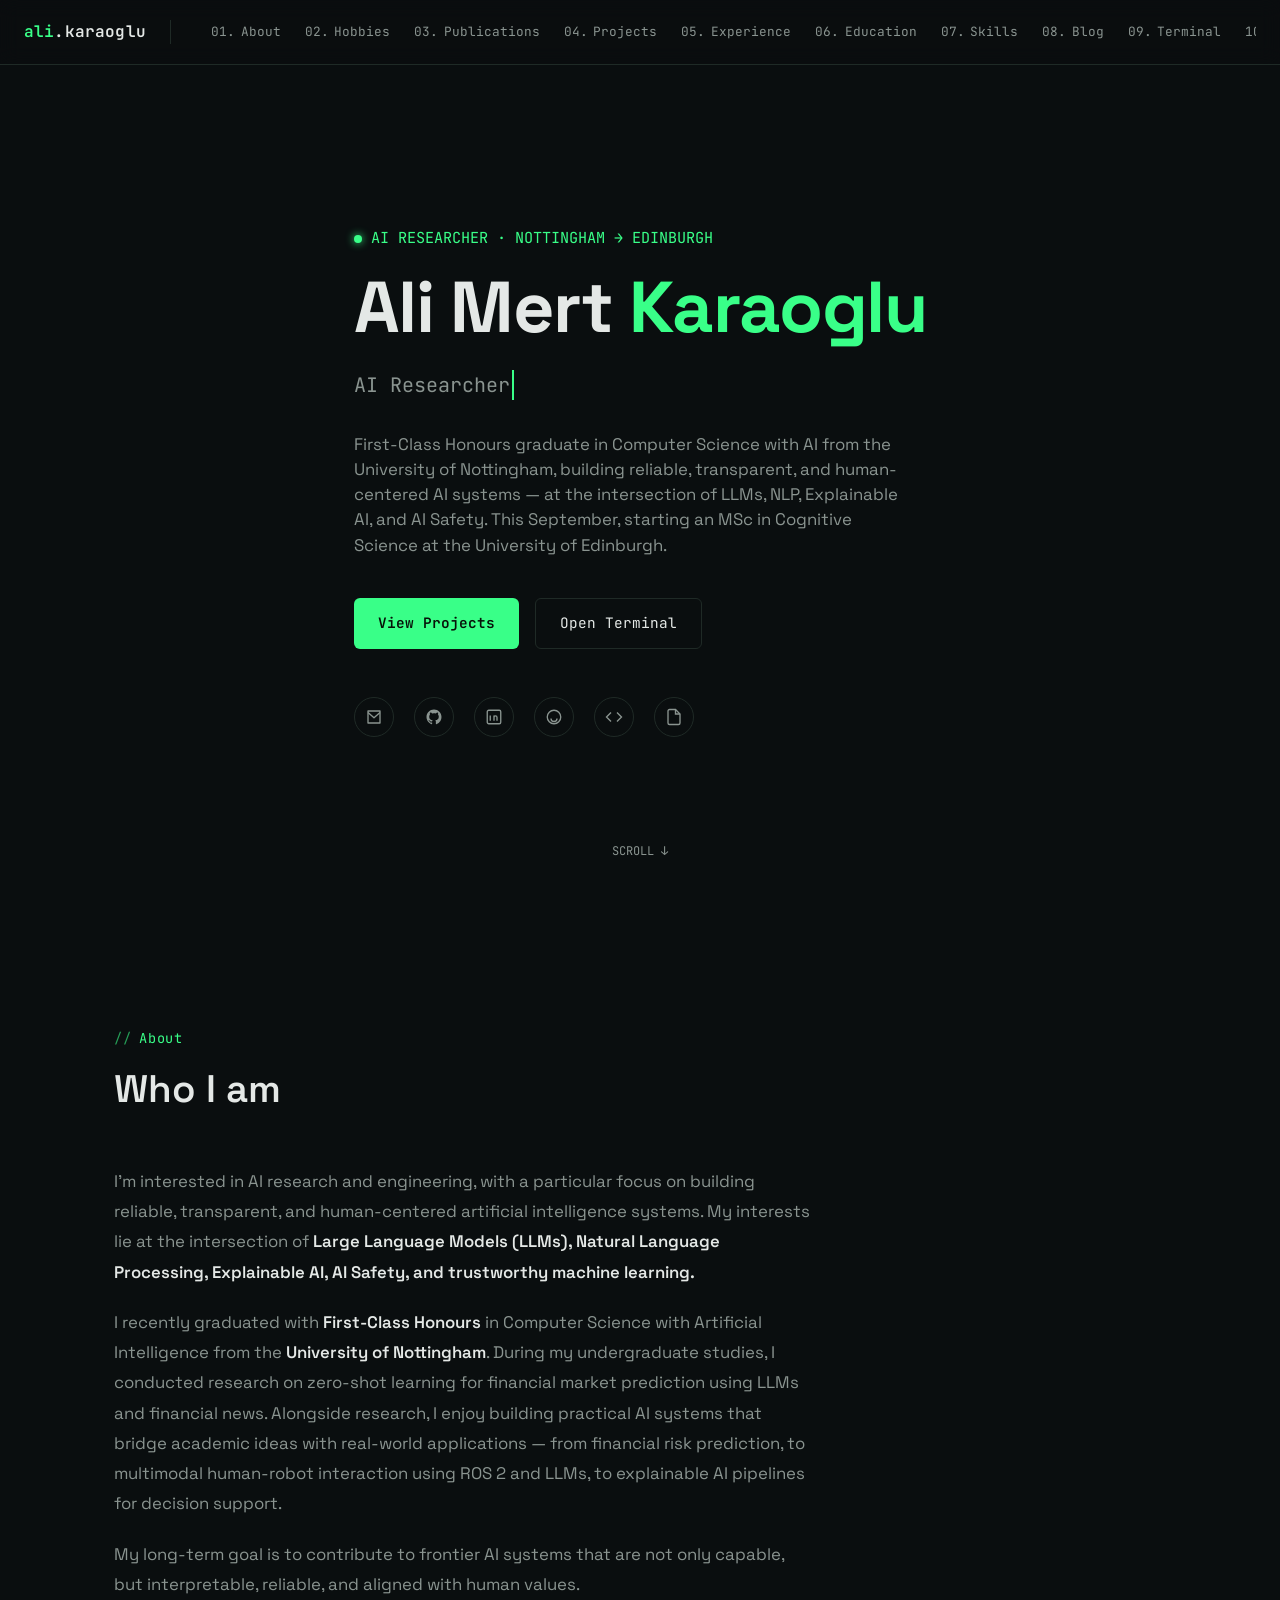
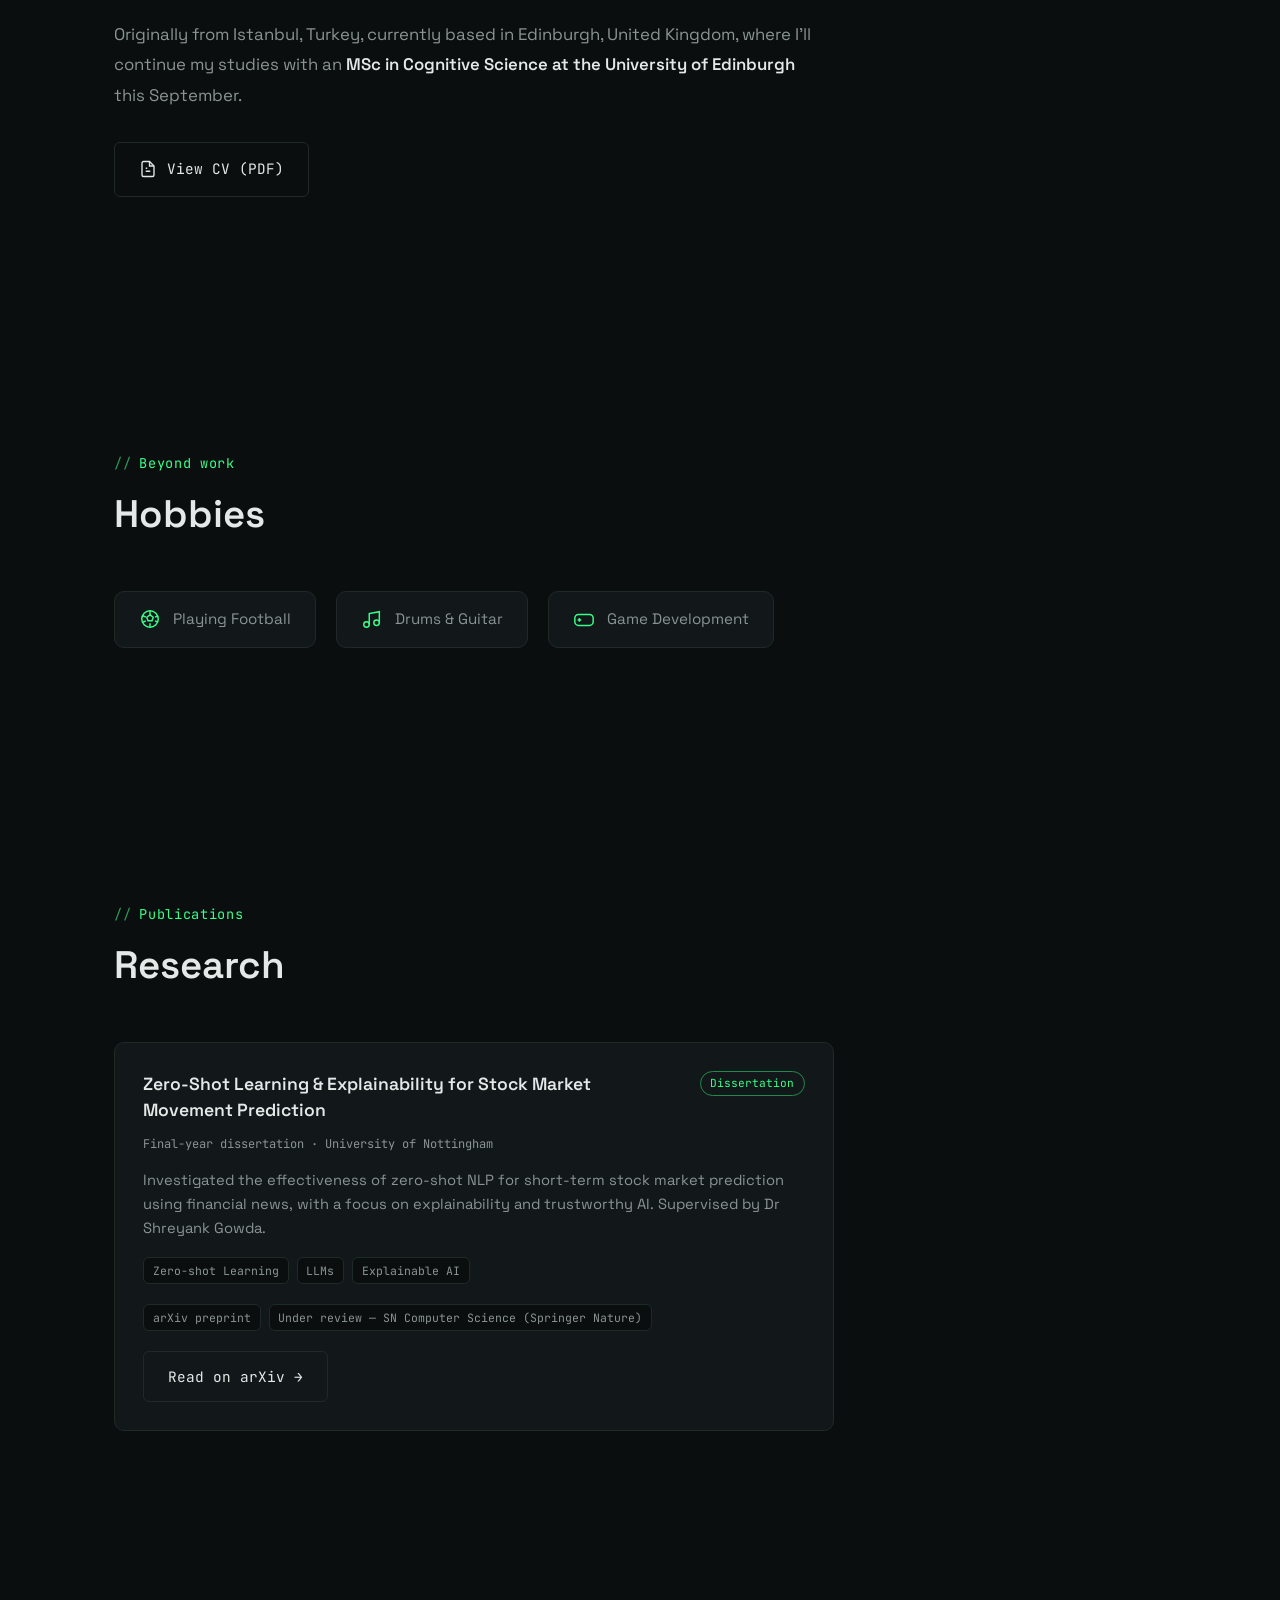
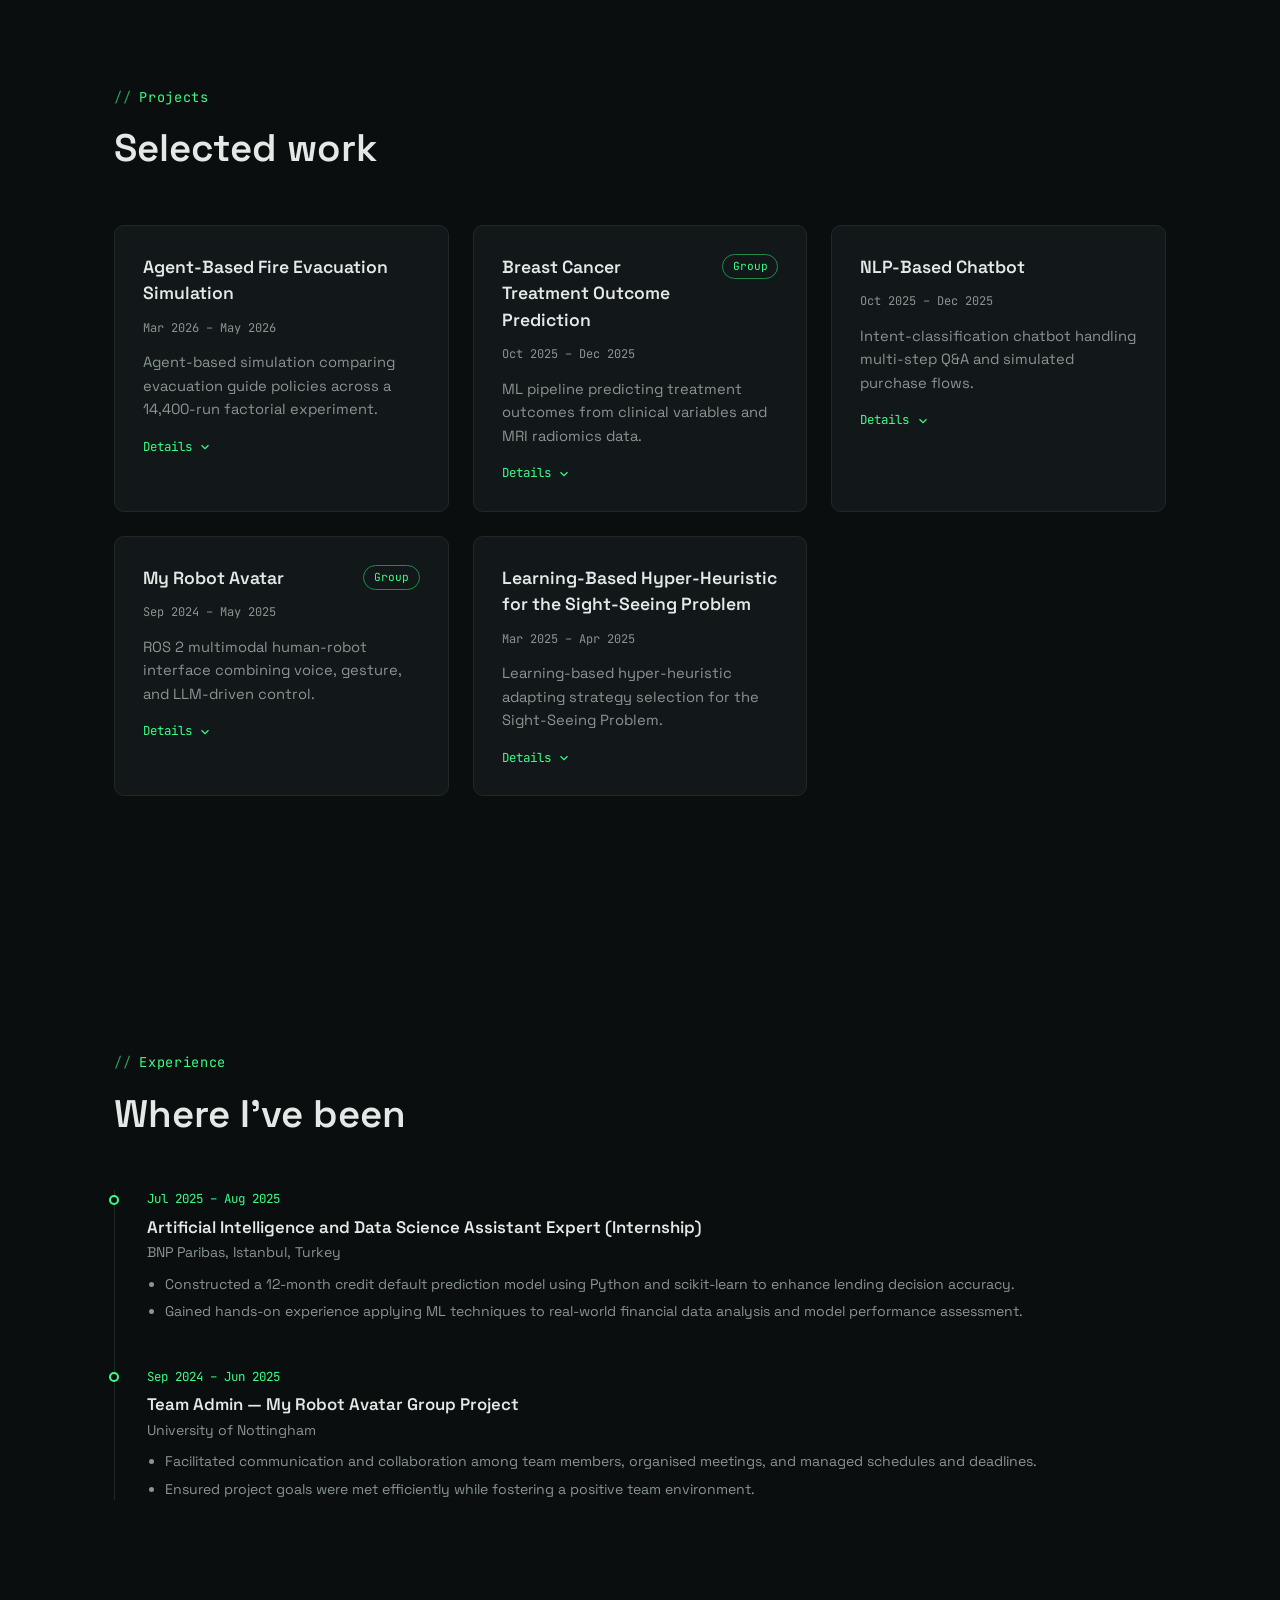
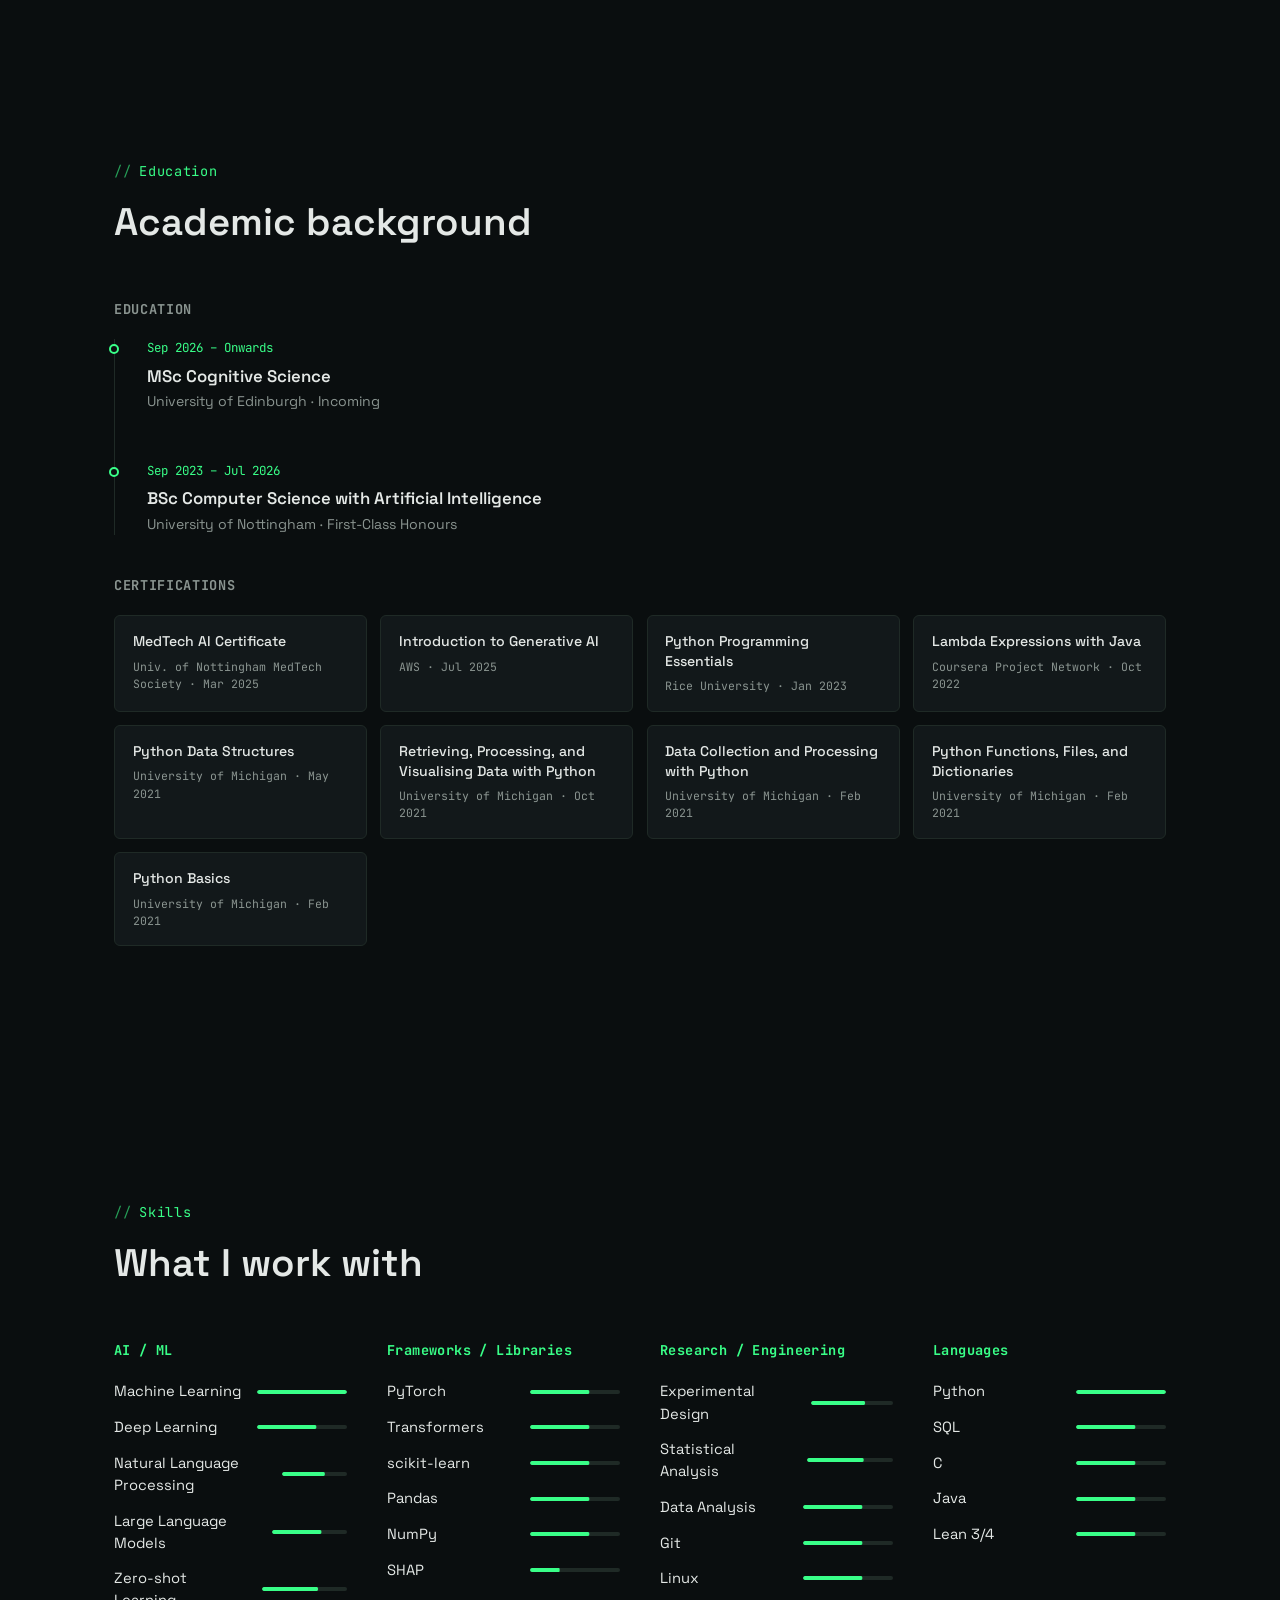
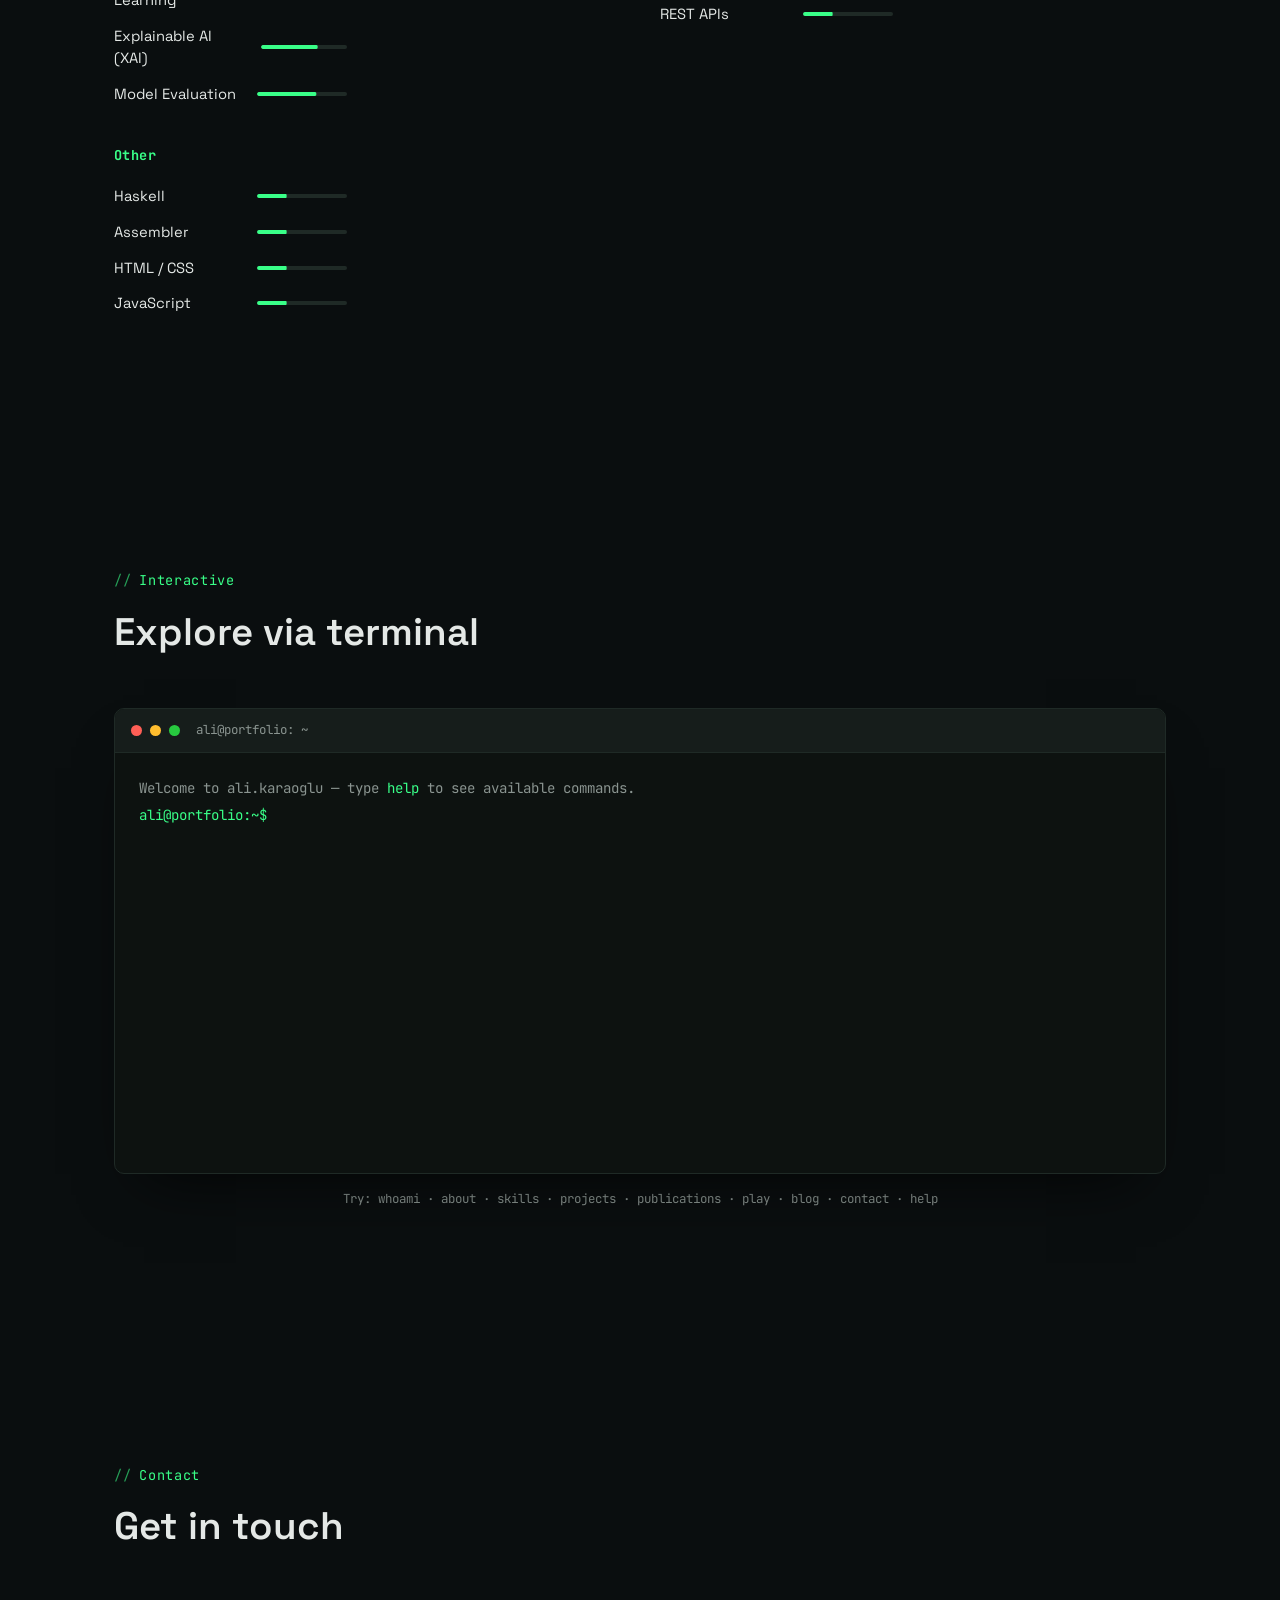
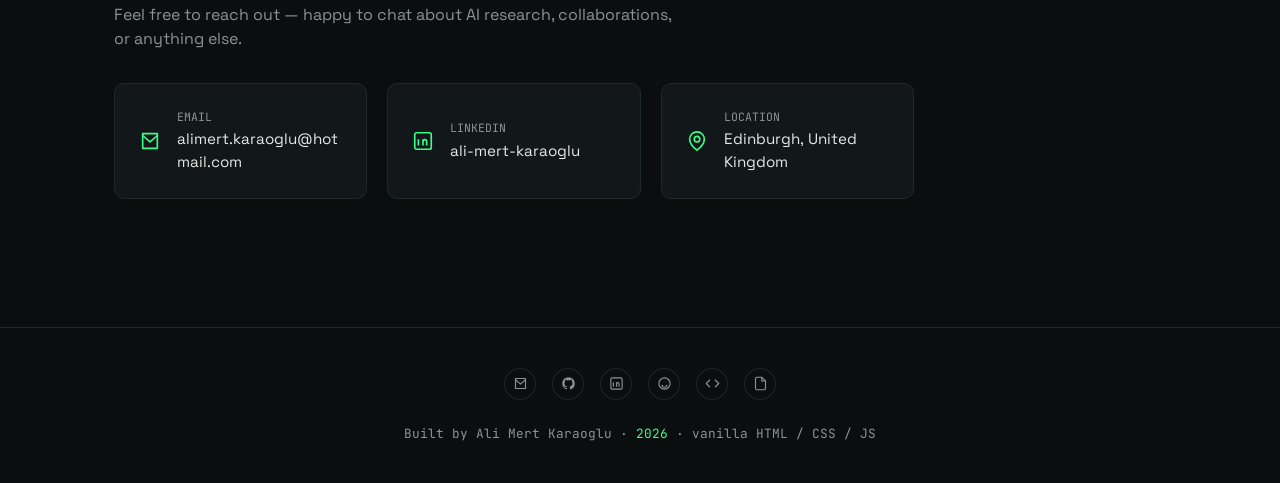
==== commit f019d1ae: "Replace mobile horizontal-scroll nav with hamburger dropdown menu - Add hamburger toggle button on m" ====
--- a/index.html
+++ b/index.html
@@ -30,8 +30,11 @@
 
 <nav class="nav">
   <div class="container">
+    <button class="nav-toggle" id="nav-toggle" aria-label="Toggle menu" aria-expanded="false">
+      <span></span><span></span><span></span>
+    </button>
     <a href="#" class="nav-logo">ali<span style="color:var(--text)">.karaoglu</span></a>
-    <div class="nav-links">
+    <div class="nav-links" id="nav-links">
       <a href="#about"><span>01.</span> About</a>
       <a href="#hobbies"><span>02.</span> Hobbies</a>
       <a href="#publications"><span>03.</span> Publications</a>
--- a/css/style.css
+++ b/css/style.css
@@ -121,12 +121,84 @@
   color: var(--accent);
 }
 
+.nav-toggle {
+  display: none;
+  flex-direction: column;
+  justify-content: center;
+  gap: 5px;
+  width: 32px;
+  height: 32px;
+  background: none;
+  border: none;
+  cursor: pointer;
+  padding: 0;
+  flex-shrink: 0;
+}
+
+.nav-toggle span {
+  display: block;
+  width: 100%;
+  height: 2px;
+  background: var(--text);
+  border-radius: 2px;
+  transition: transform var(--transition), opacity var(--transition);
+}
+
+.nav-toggle[aria-expanded="true"] span:nth-child(1) {
+  transform: translateY(7px) rotate(45deg);
+}
+.nav-toggle[aria-expanded="true"] span:nth-child(2) {
+  opacity: 0;
+}
+.nav-toggle[aria-expanded="true"] span:nth-child(3) {
+  transform: translateY(-7px) rotate(-45deg);
+}
+
 @media (max-width: 900px) {
+  .nav .container {
+    justify-content: space-between;
+  }
+
+  .nav-toggle {
+    display: flex;
+  }
+
+  .nav-logo {
+    margin-right: 0;
+  }
+
   .nav-links {
-    gap: 1.1rem;
+    position: fixed;
+    top: 64px;
+    left: 0;
+    right: 0;
+    flex-direction: column;
+    align-items: flex-start;
+    gap: 0;
+    background: rgba(10, 14, 15, 0.97);
+    backdrop-filter: blur(10px);
+    border-bottom: 1px solid var(--border);
+    max-height: 0;
+    overflow: hidden;
+    opacity: 0;
+    transition: max-height var(--transition), opacity var(--transition);
+    flex: none;
   }
+
+  .nav-links.is-open {
+    max-height: calc(100vh - 64px);
+    opacity: 1;
+    overflow-y: auto;
+  }
+
+  .nav-links a {
+    width: 100%;
+    padding: 0.9rem 1.5rem;
+    border-bottom: 1px solid var(--border);
+  }
+
   .nav-links a span {
-    display: none;
+    display: inline;
   }
 }
 
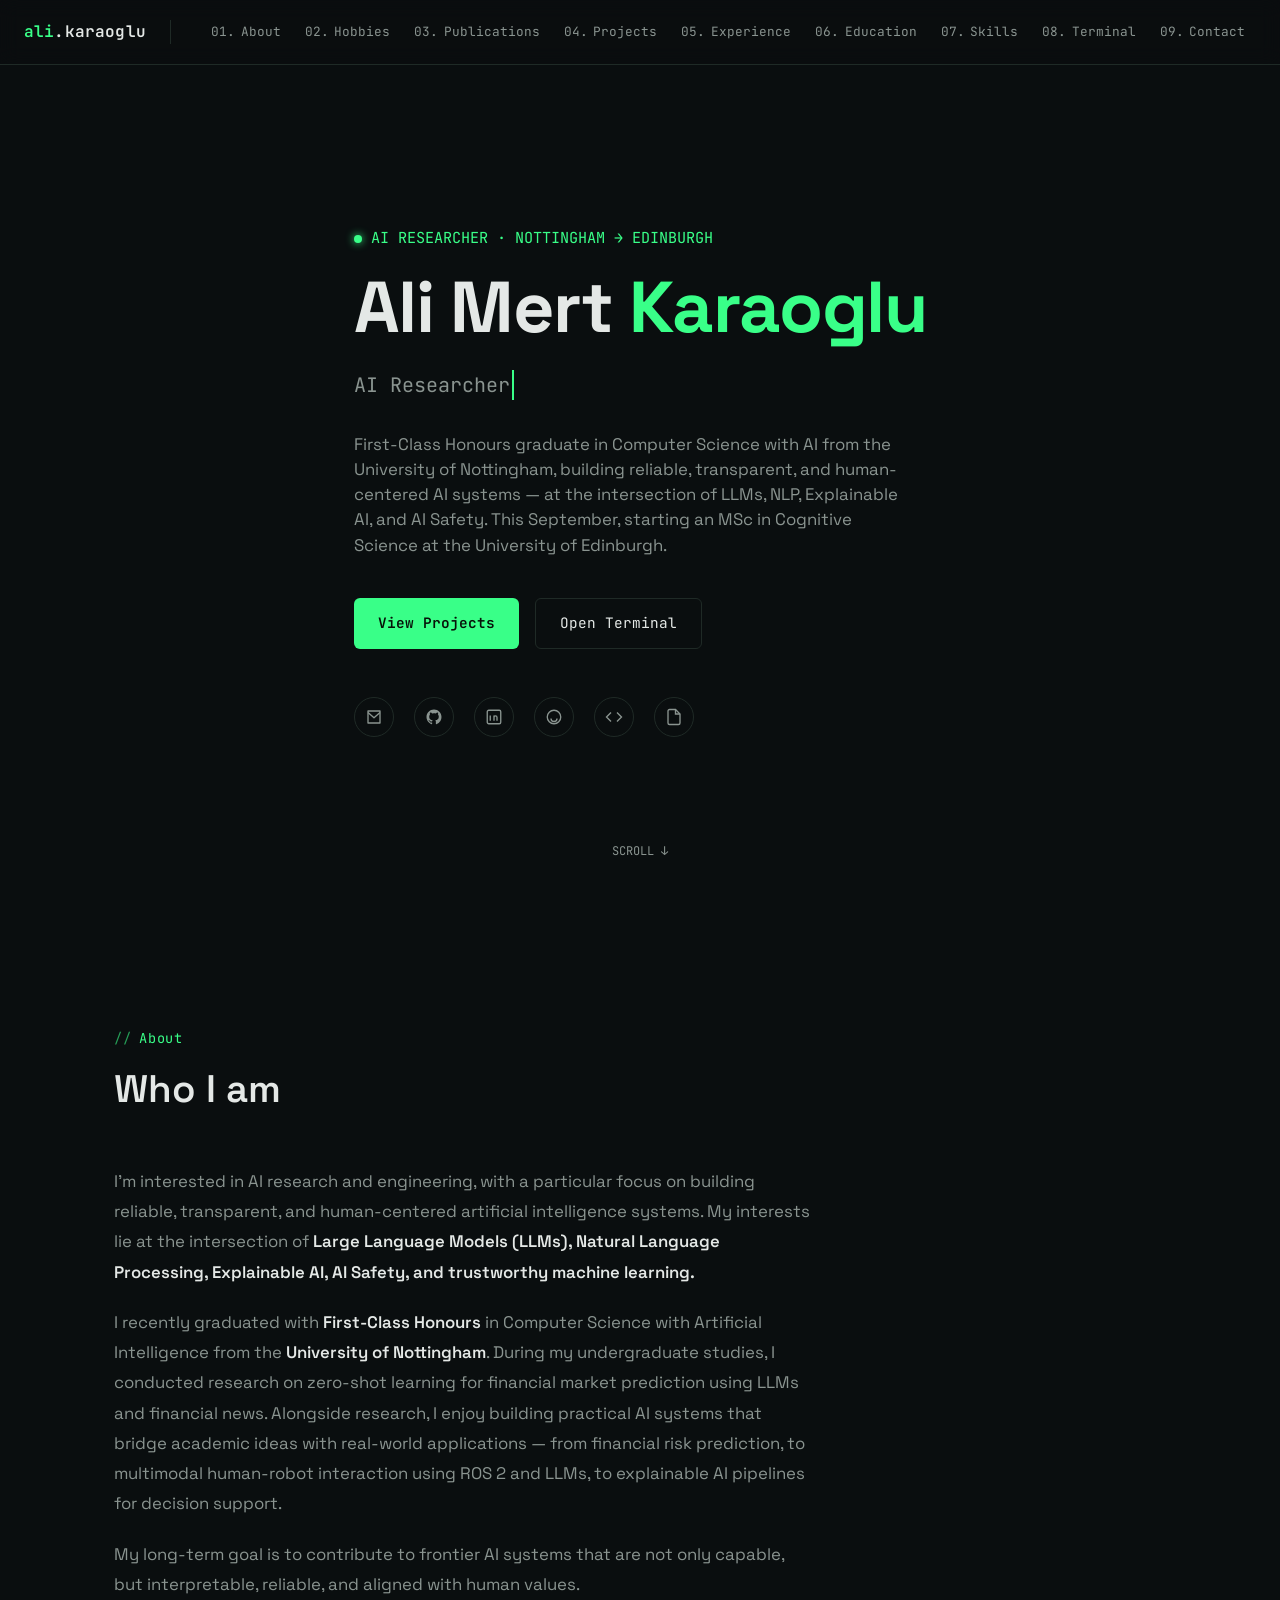
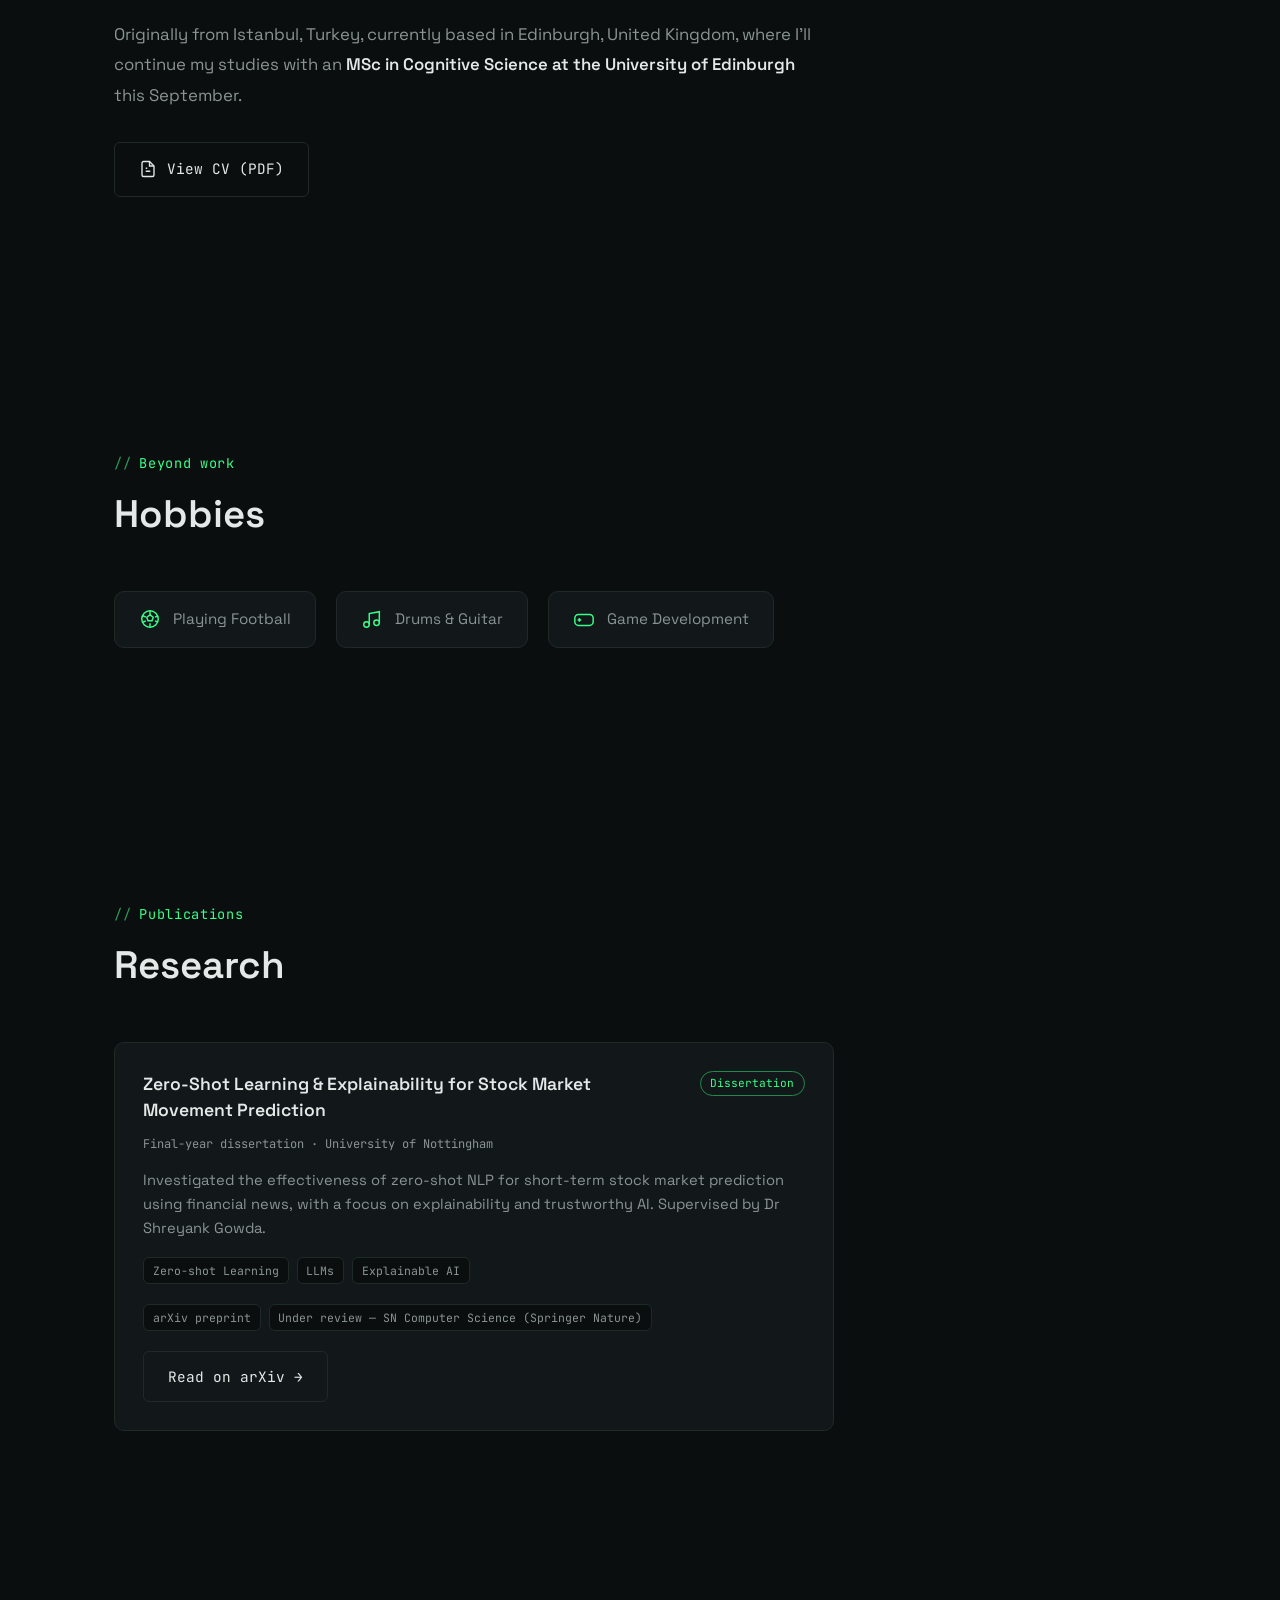
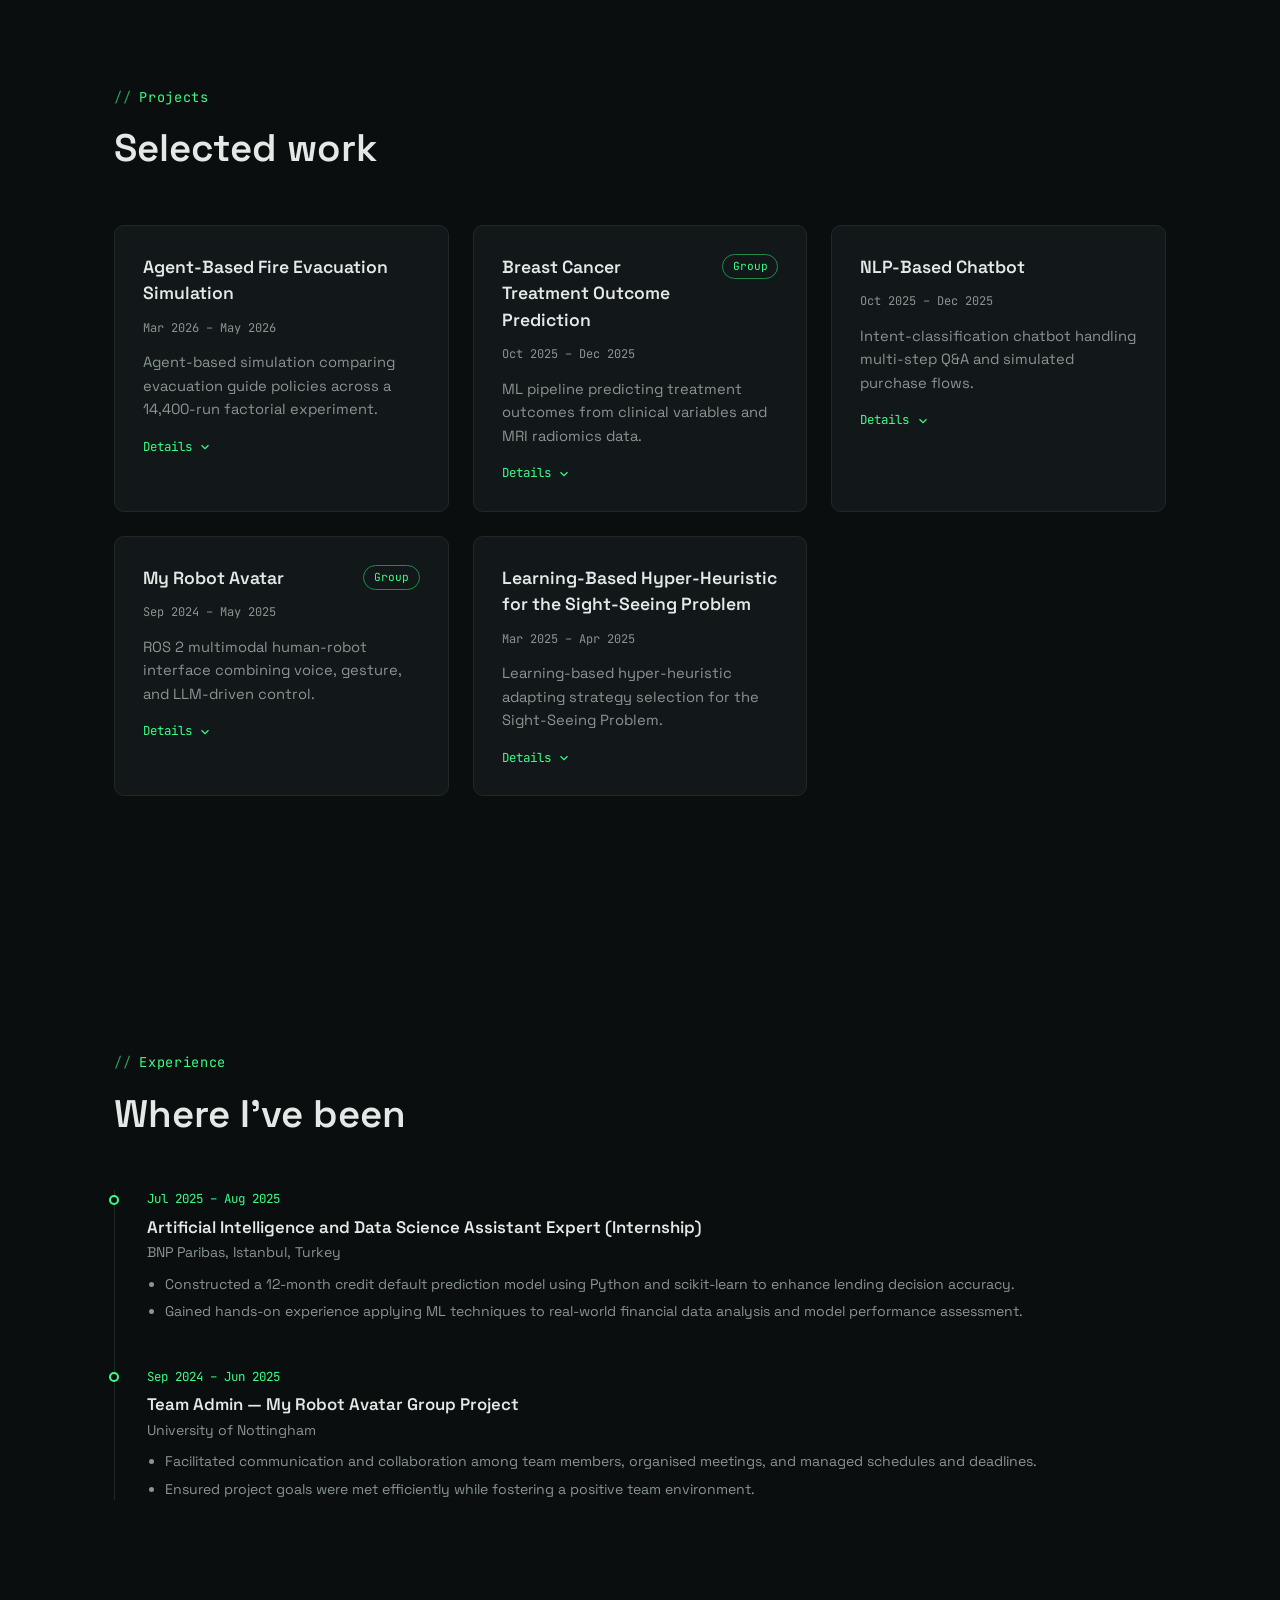
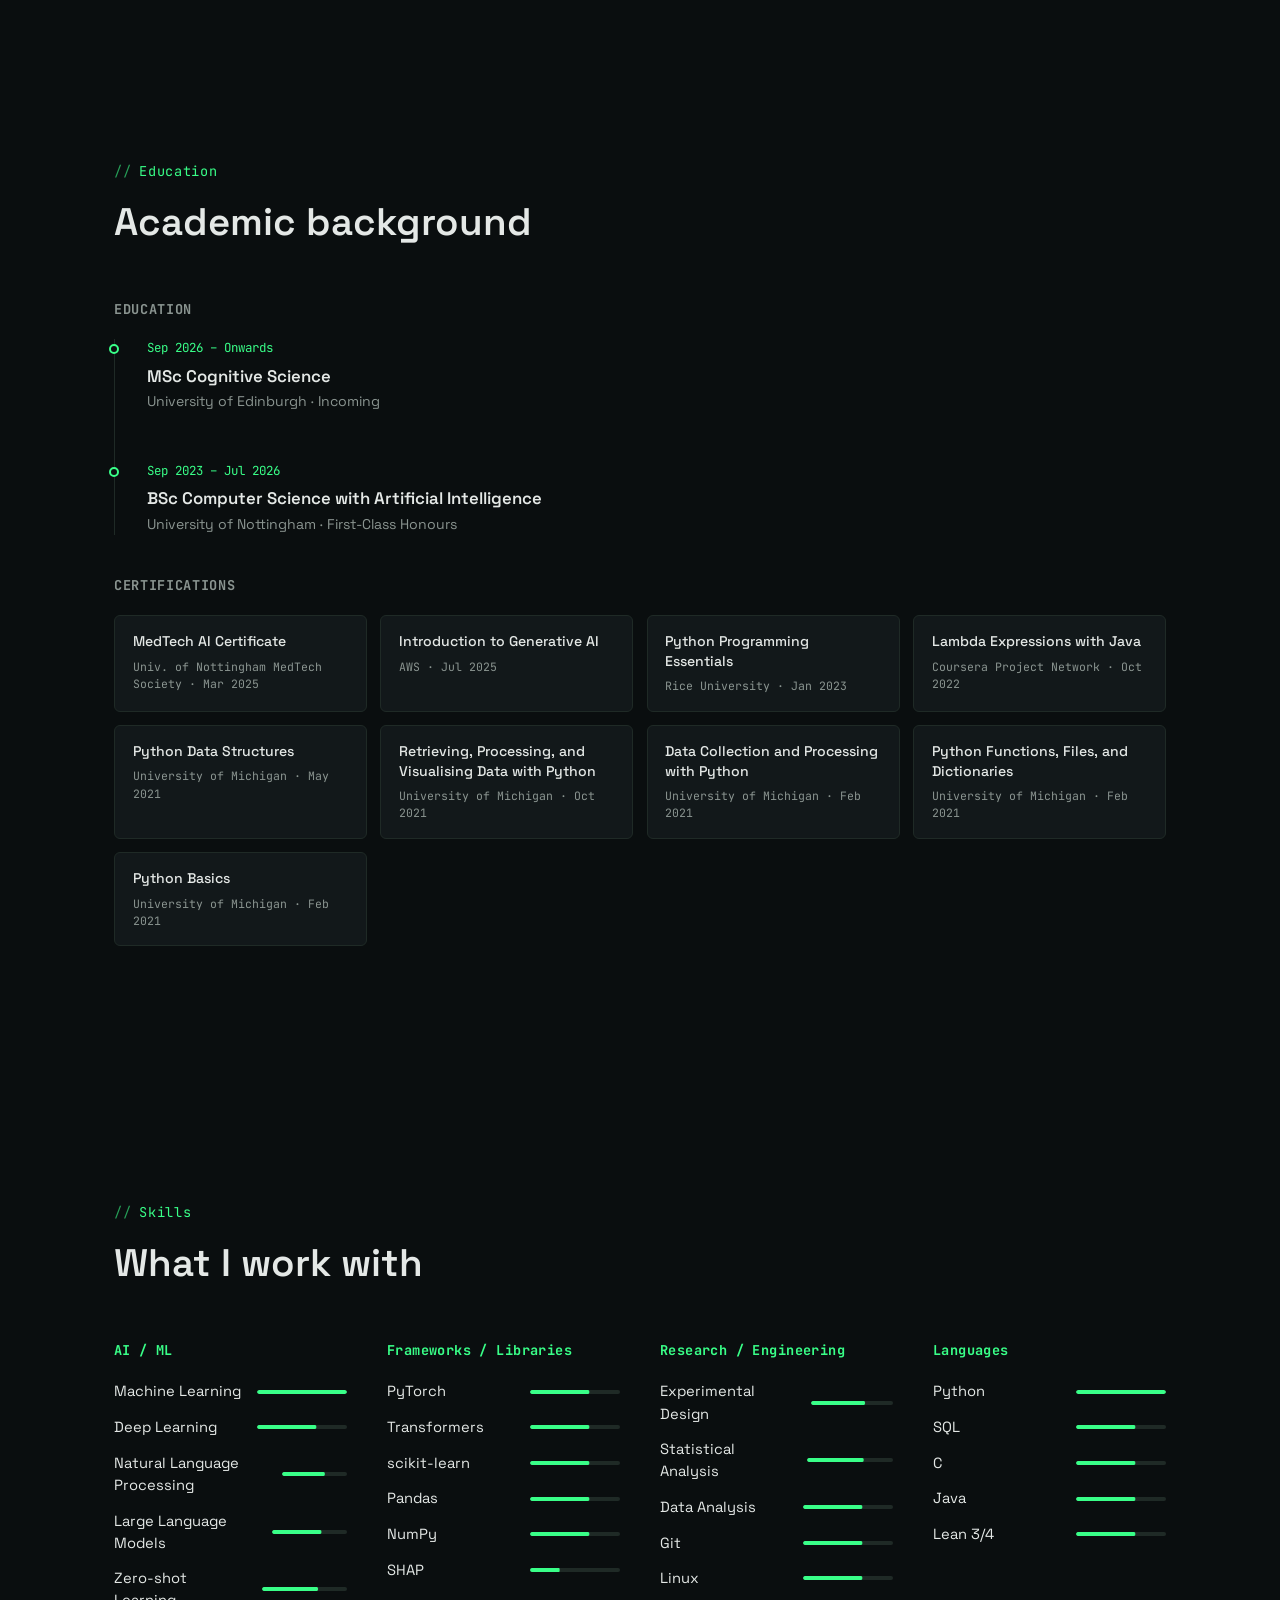
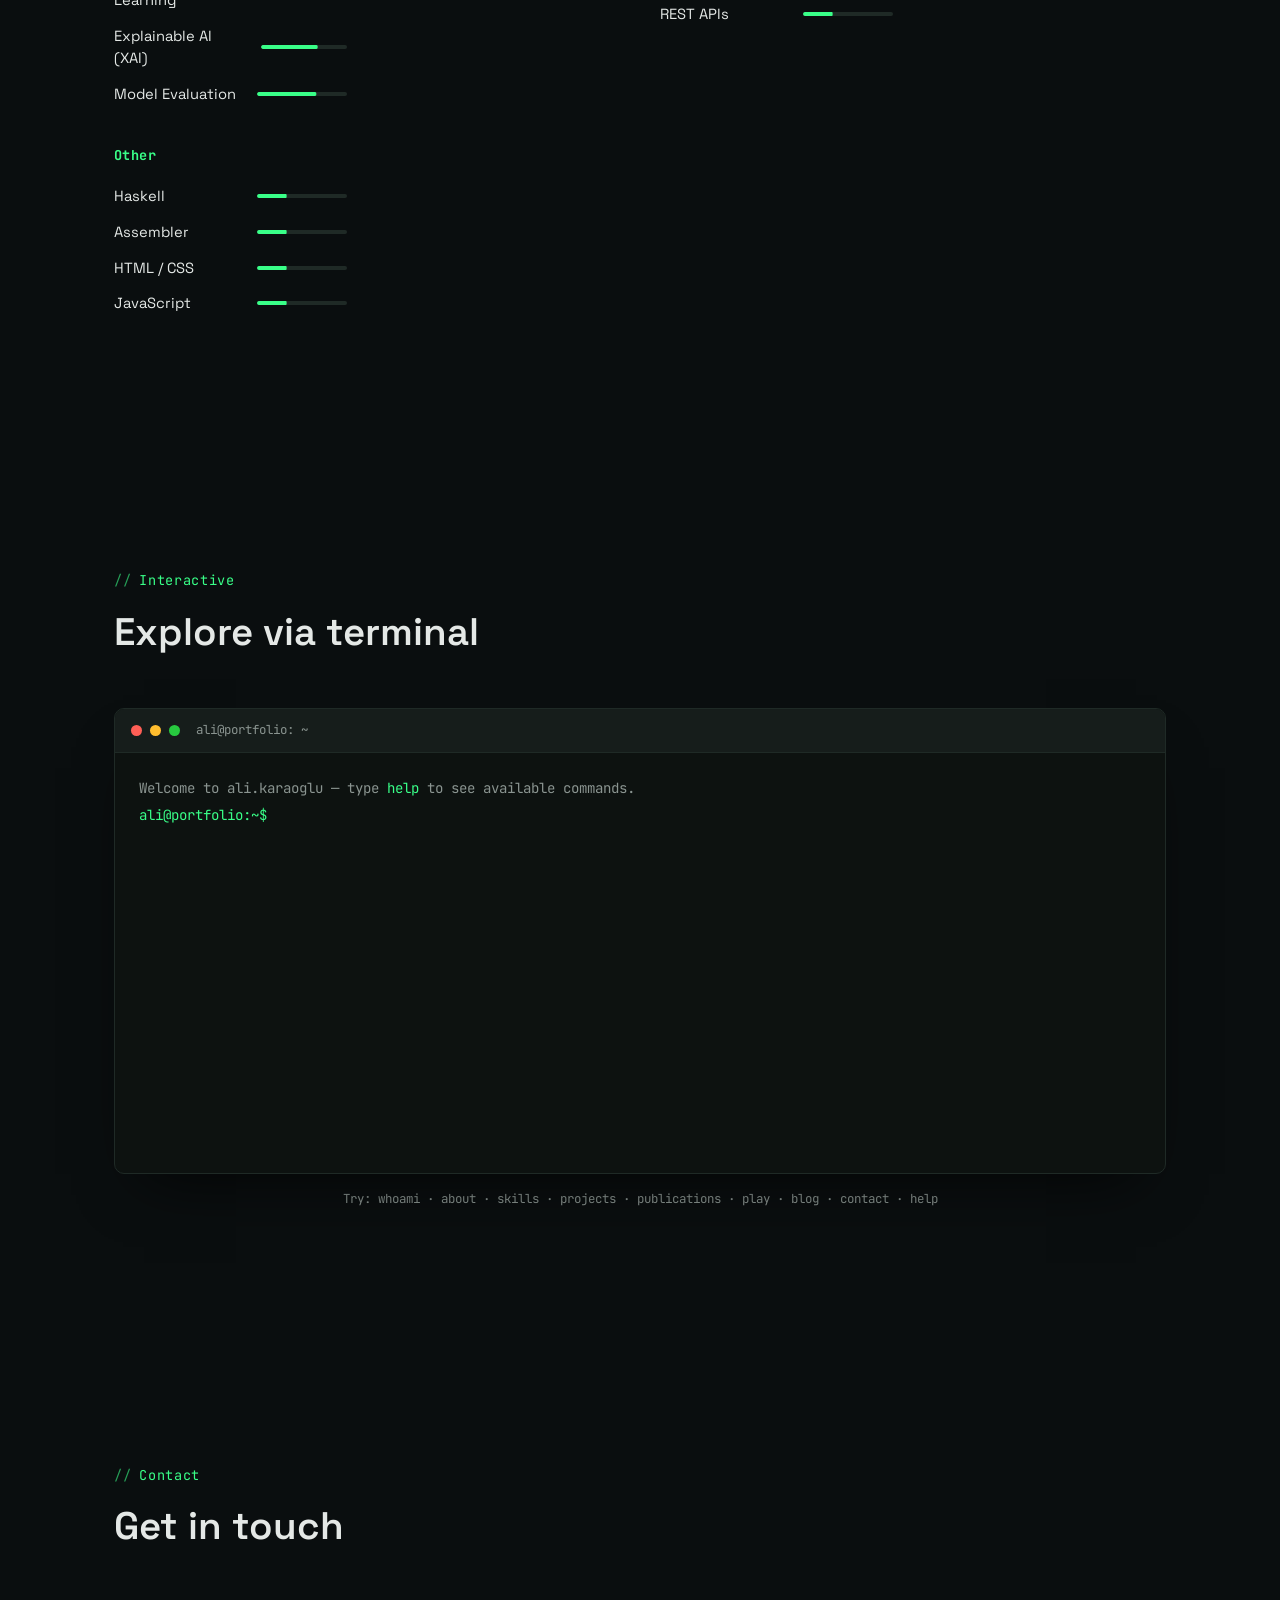
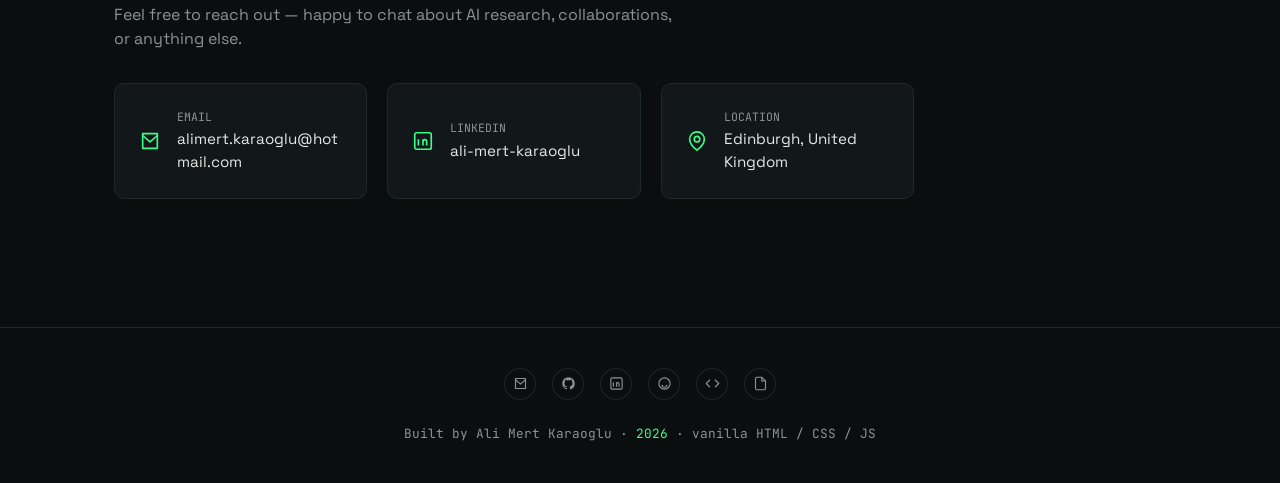
==== commit 83ecc55d: "Separate Blog visually from numbered page sections in nav - Renumber section links 01-09 without Blo" ====
--- a/index.html
+++ b/index.html
@@ -42,9 +42,9 @@
       <a href="#experience"><span>05.</span> Experience</a>
       <a href="#education"><span>06.</span> Education</a>
       <a href="#skills"><span>07.</span> Skills</a>
-      <a href="blog.html"><span>08.</span> Blog</a>
-      <a href="#terminal"><span>09.</span> Terminal</a>
-      <a href="#contact"><span>10.</span> Contact</a>
+      <a href="#terminal"><span>08.</span> Terminal</a>
+      <a href="#contact"><span>09.</span> Contact</a>
+      <a href="blog.html" class="nav-blog"><svg viewBox="0 0 24 24" fill="none" stroke="currentColor" stroke-width="1.8"><path d="M3 7a2 2 0 0 1 2-2h4l2 2h8a2 2 0 0 1 2 2v7a2 2 0 0 1-2 2H5a2 2 0 0 1-2-2V7Z"/></svg> Blog</a>
     </div>
   </div>
 </nav>
--- a/css/style.css
+++ b/css/style.css
@@ -118,6 +118,22 @@
 }
 
 .nav-links a:hover {
+  color: var(--accent);
+}
+
+.nav-blog {
+  margin-left: 0.5rem;
+  padding-left: 1.25rem;
+  border-left: 1px solid var(--border);
+}
+
+.nav-blog svg {
+  width: 15px;
+  height: 15px;
+  flex-shrink: 0;
+}
+
+.nav-blog.is-active {
   color: var(--accent);
 }
 
@@ -200,6 +216,12 @@
   .nav-links a span {
     display: inline;
   }
+
+  .nav-blog {
+    margin-left: 0;
+    padding-left: 1.5rem;
+    border-left: none;
+  }
 }
 
 /* ===== Hero ===== */
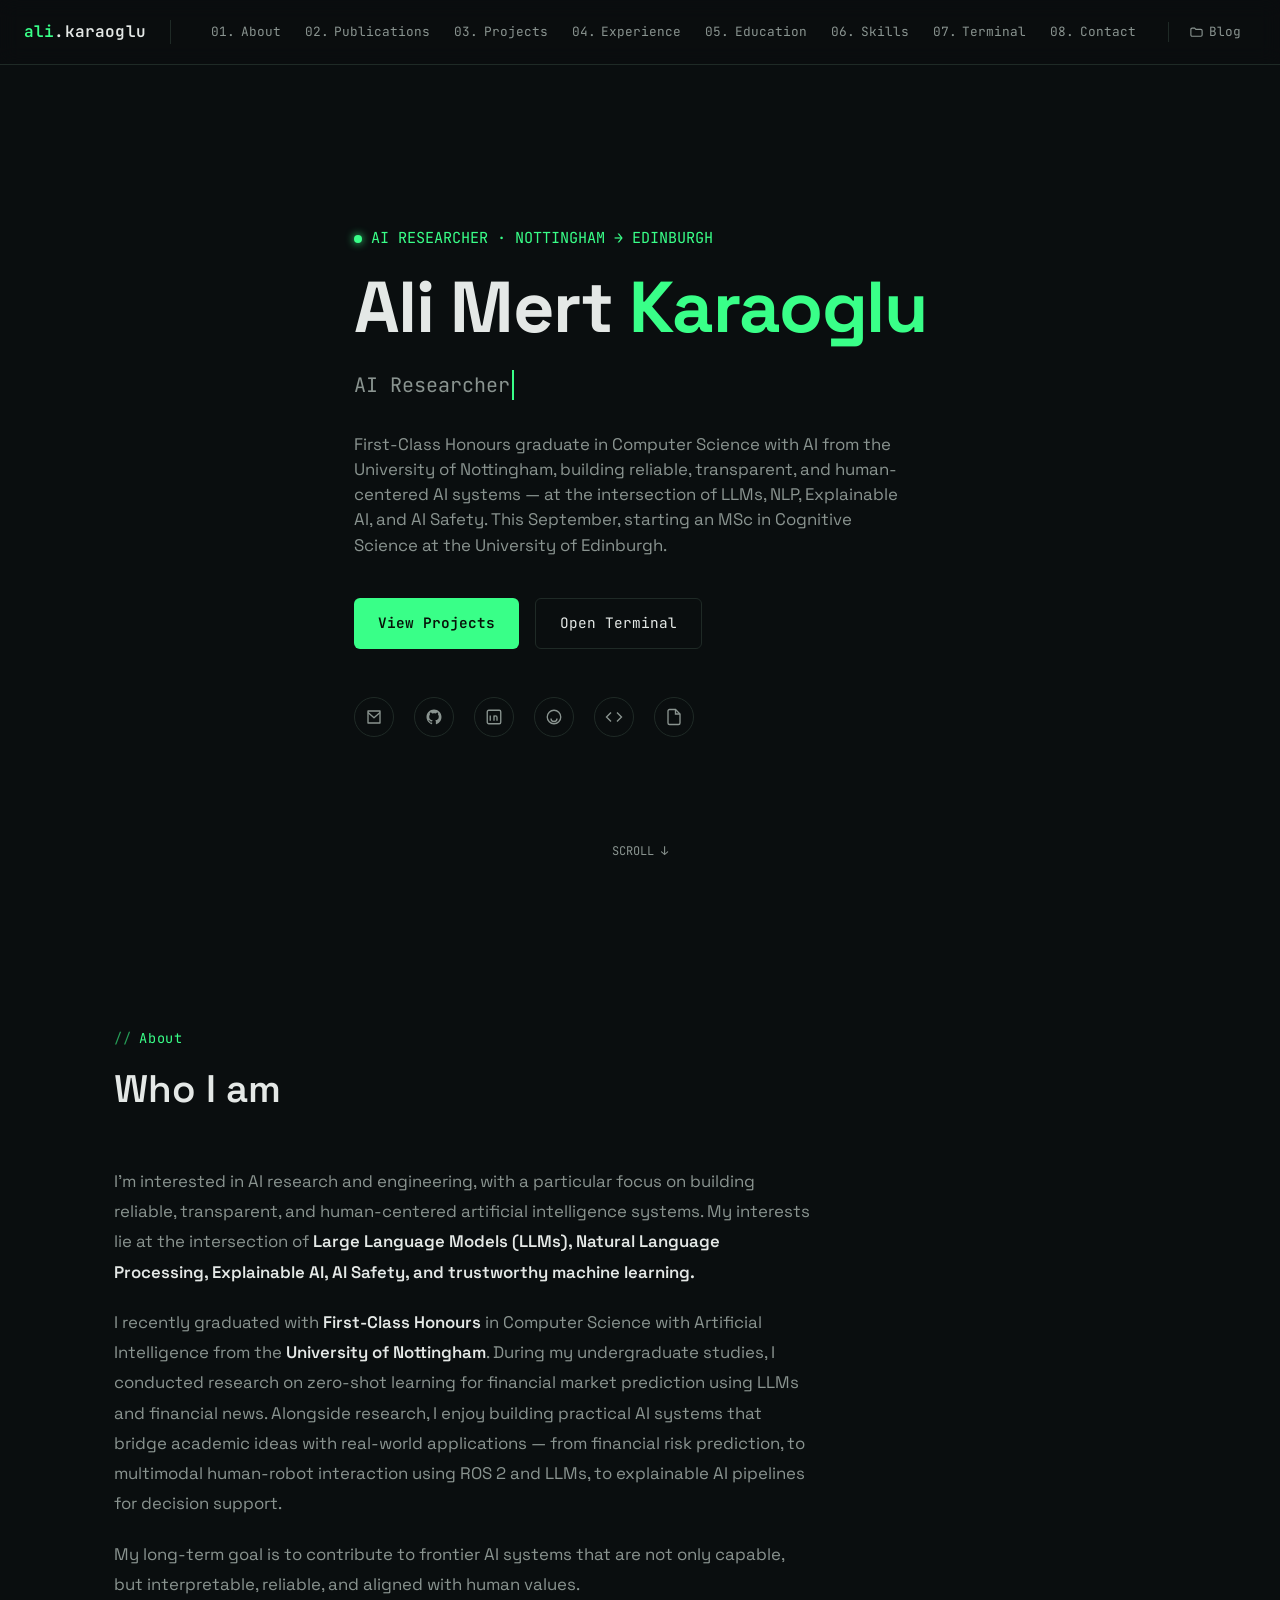
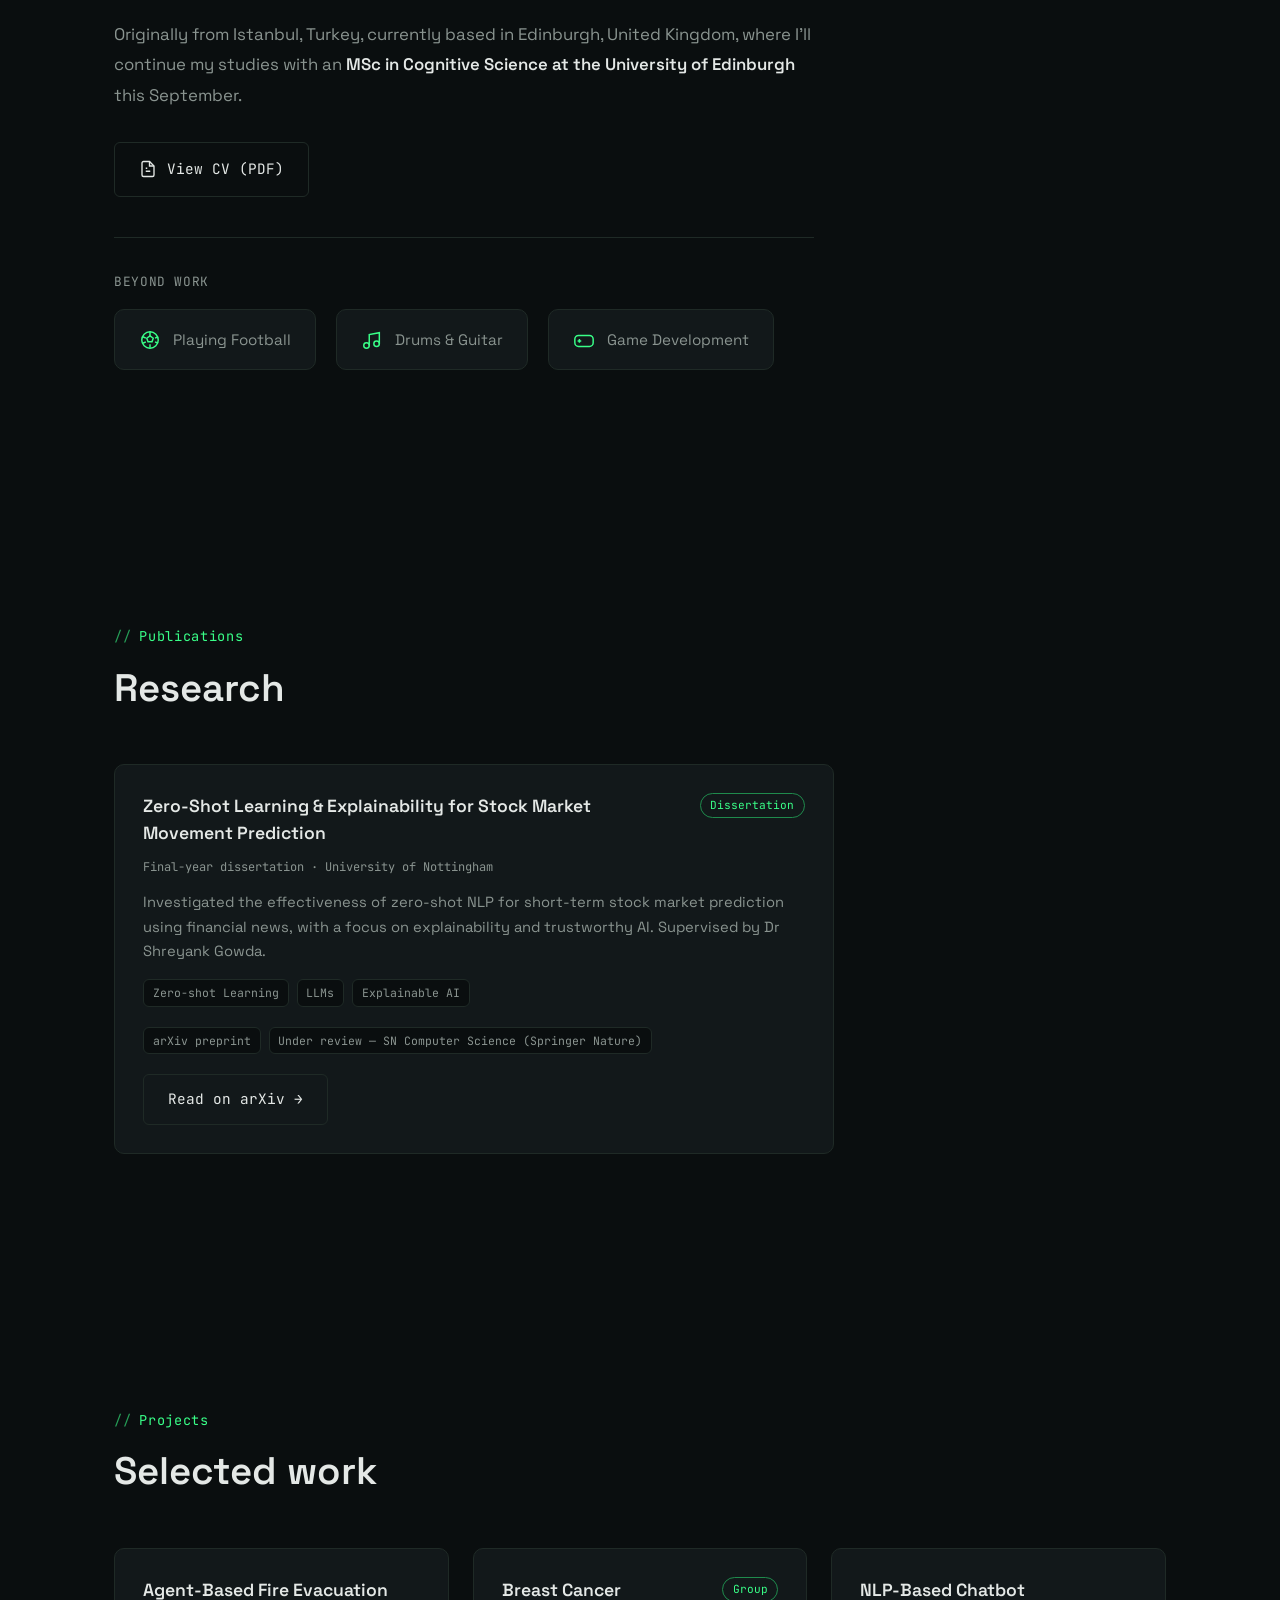
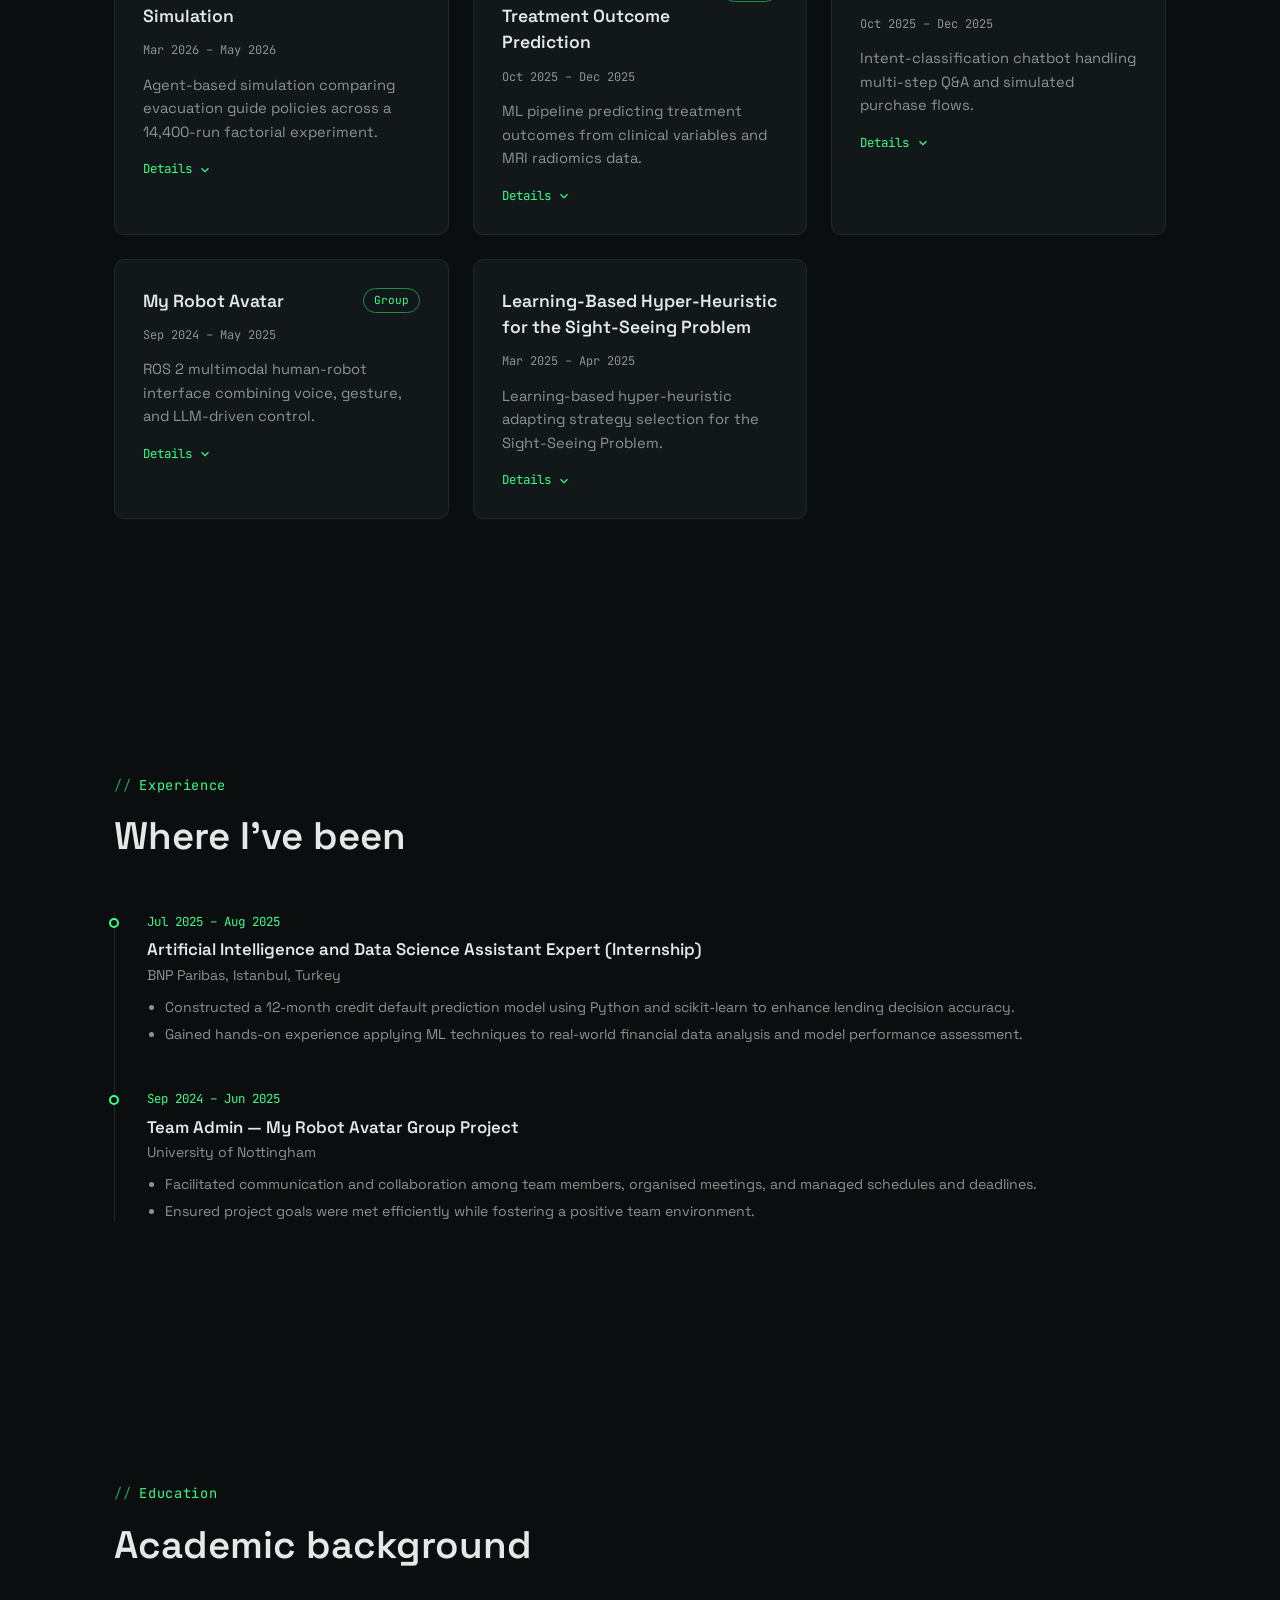
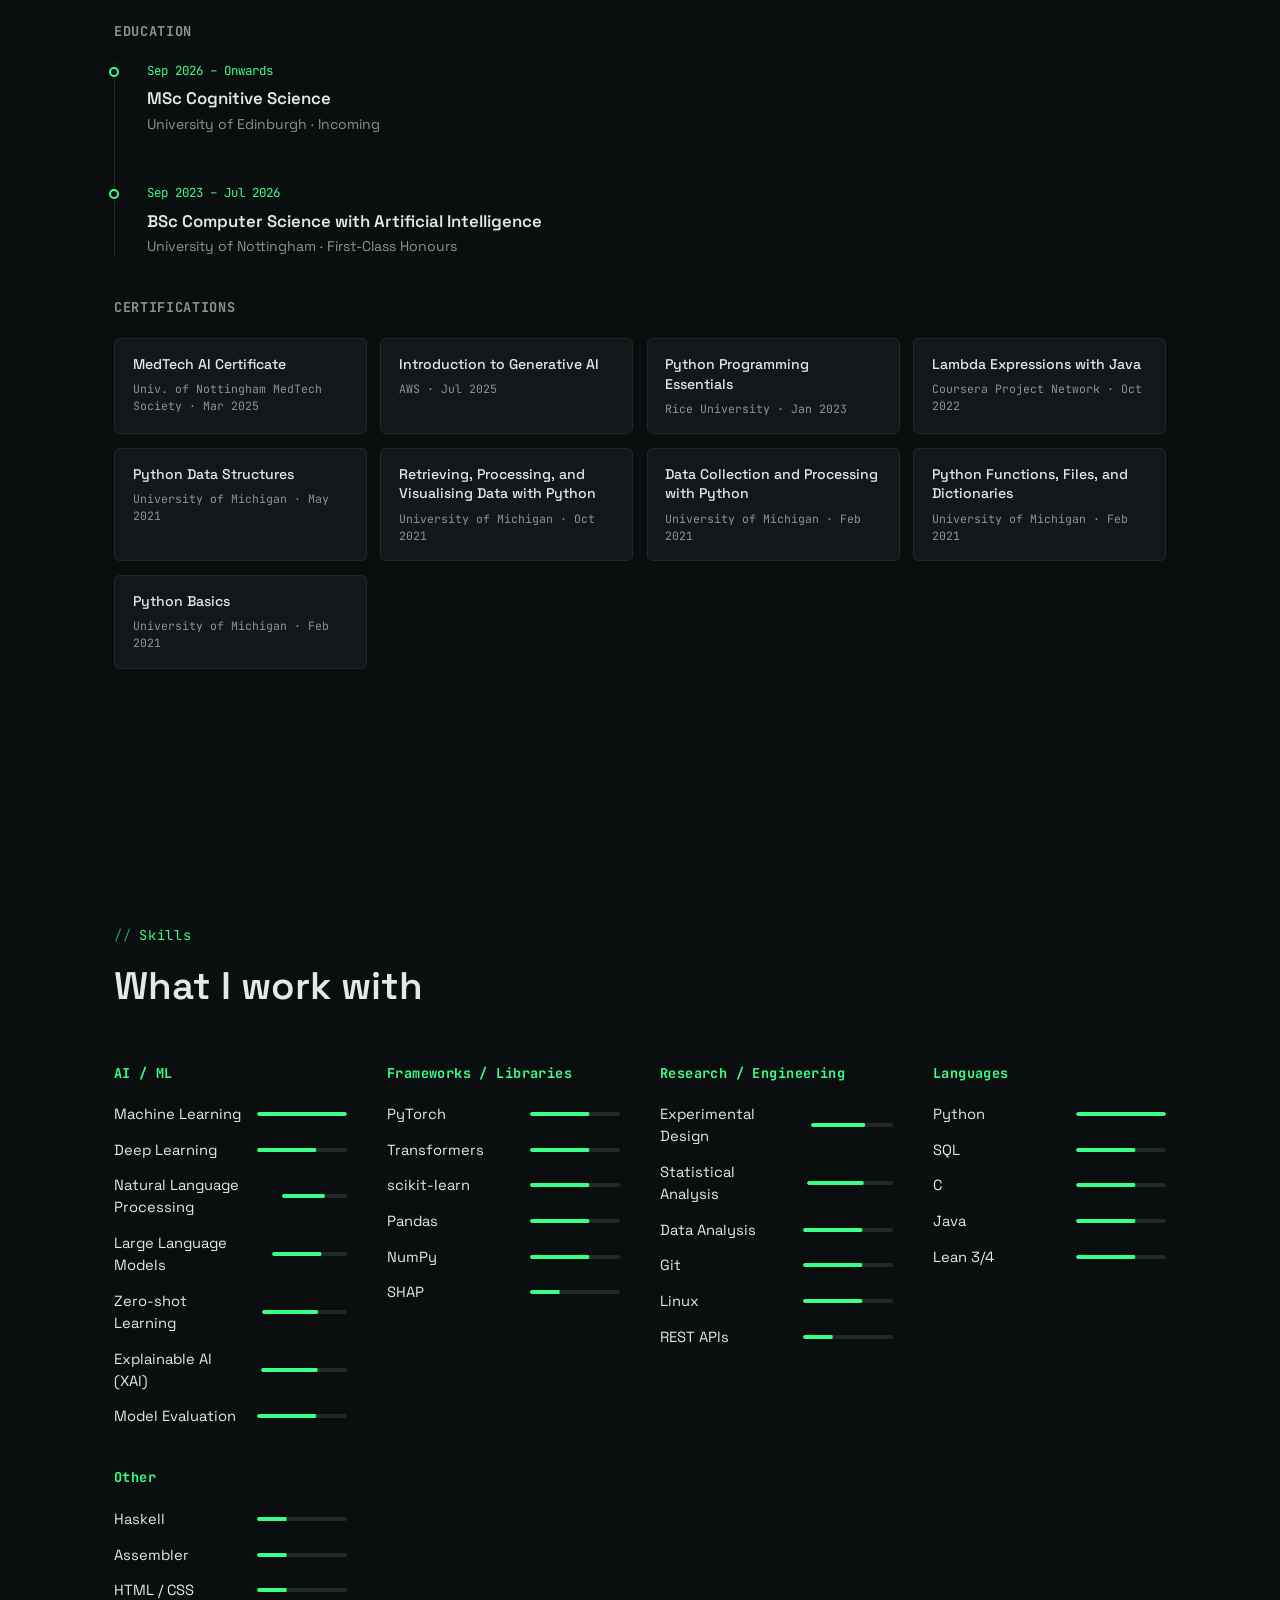
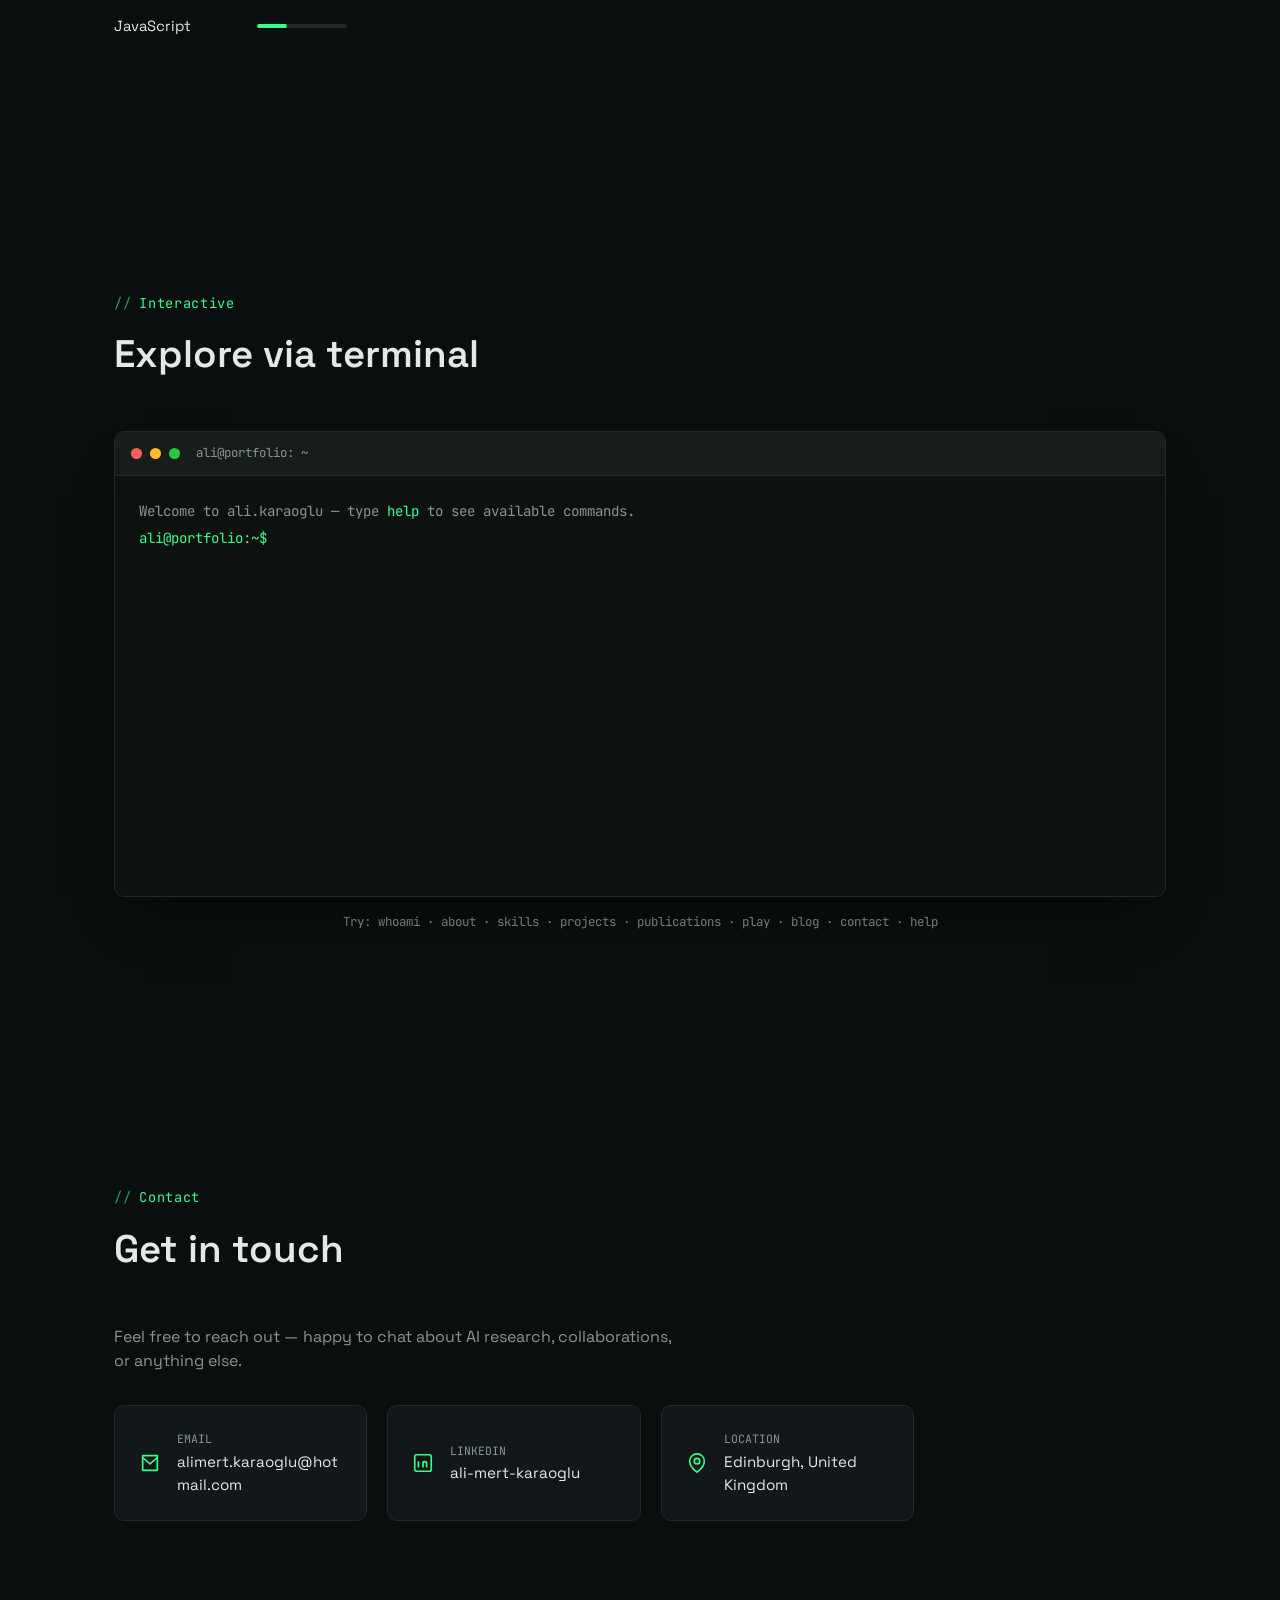
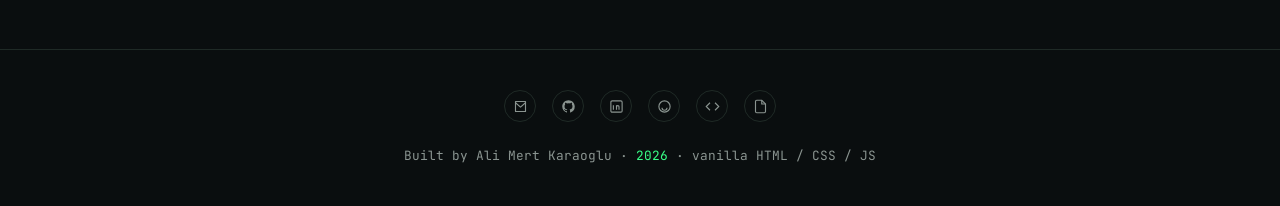
==== commit deb59a43: "Fold Hobbies section into About instead of a standalone section - Move the hobbies grid into a "Beyo" ====
--- a/index.html
+++ b/index.html
@@ -36,14 +36,13 @@
     <a href="#" class="nav-logo">ali<span style="color:var(--text)">.karaoglu</span></a>
     <div class="nav-links" id="nav-links">
       <a href="#about"><span>01.</span> About</a>
-      <a href="#hobbies"><span>02.</span> Hobbies</a>
-      <a href="#publications"><span>03.</span> Publications</a>
-      <a href="#projects"><span>04.</span> Projects</a>
-      <a href="#experience"><span>05.</span> Experience</a>
-      <a href="#education"><span>06.</span> Education</a>
-      <a href="#skills"><span>07.</span> Skills</a>
-      <a href="#terminal"><span>08.</span> Terminal</a>
-      <a href="#contact"><span>09.</span> Contact</a>
+      <a href="#publications"><span>02.</span> Publications</a>
+      <a href="#projects"><span>03.</span> Projects</a>
+      <a href="#experience"><span>04.</span> Experience</a>
+      <a href="#education"><span>05.</span> Education</a>
+      <a href="#skills"><span>06.</span> Skills</a>
+      <a href="#terminal"><span>07.</span> Terminal</a>
+      <a href="#contact"><span>08.</span> Contact</a>
       <a href="blog.html" class="nav-blog"><svg viewBox="0 0 24 24" fill="none" stroke="currentColor" stroke-width="1.8"><path d="M3 7a2 2 0 0 1 2-2h4l2 2h8a2 2 0 0 1 2 2v7a2 2 0 0 1-2 2H5a2 2 0 0 1-2-2V7Z"/></svg> Blog</a>
     </div>
   </div>
@@ -126,28 +125,24 @@
           <svg viewBox="0 0 24 24" fill="none" stroke="currentColor" stroke-width="1.8"><path d="M14 2H6a2 2 0 0 0-2 2v16a2 2 0 0 0 2 2h12a2 2 0 0 0 2-2V8z"/><path d="M14 2v6h6M9 15h6M9 11h2"/></svg>
           View CV (PDF)
         </a>
-      </div>
-    </div>
-  </div>
-</section>
-
-<!-- ===== HOBBIES ===== -->
-<section id="hobbies">
-  <div class="container">
-    <div class="section-label">Beyond work</div>
-    <h2 class="section-title reveal">Hobbies</h2>
-    <div class="hobbies-grid reveal">
-      <div class="hobby-item">
-        <svg viewBox="0 0 24 24" fill="none" stroke="currentColor" stroke-width="1.6"><circle cx="12" cy="12" r="9"/><path d="M12 7.5 15.5 10l-1.3 4H9.8L8.5 10Z"/><path d="M12 3v4.5M12 20.5V16.5M4.2 8.5l3.3 1.5M20.8 8.5l-3.3 1.5M4.2 15.5l3.3-1.5M20.8 15.5l-3.3-1.5"/></svg>
-        <span>Playing Football</span>
-      </div>
-      <div class="hobby-item">
-        <svg viewBox="0 0 24 24" fill="none" stroke="currentColor" stroke-width="1.6"><path d="M9 18V6l11-2v12"/><circle cx="6" cy="18" r="3"/><circle cx="17" cy="16" r="3"/></svg>
-        <span>Drums &amp; Guitar</span>
-      </div>
-      <div class="hobby-item">
-        <svg viewBox="0 0 24 24" fill="none" stroke="currentColor" stroke-width="1.6"><rect x="2" y="7" width="20" height="12" rx="4"/><path d="M7 11v4M5 13h4M15.5 12.5h.01M18 14.5h.01"/></svg>
-        <span>Game Development</span>
+
+        <div class="about-hobbies reveal">
+          <span class="about-hobbies-label">Beyond work</span>
+          <div class="hobbies-grid">
+            <div class="hobby-item">
+              <svg viewBox="0 0 24 24" fill="none" stroke="currentColor" stroke-width="1.6"><circle cx="12" cy="12" r="9"/><path d="M12 7.5 15.5 10l-1.3 4H9.8L8.5 10Z"/><path d="M12 3v4.5M12 20.5V16.5M4.2 8.5l3.3 1.5M20.8 8.5l-3.3 1.5M4.2 15.5l3.3-1.5M20.8 15.5l-3.3-1.5"/></svg>
+              <span>Playing Football</span>
+            </div>
+            <div class="hobby-item">
+              <svg viewBox="0 0 24 24" fill="none" stroke="currentColor" stroke-width="1.6"><path d="M9 18V6l11-2v12"/><circle cx="6" cy="18" r="3"/><circle cx="17" cy="16" r="3"/></svg>
+              <span>Drums &amp; Guitar</span>
+            </div>
+            <div class="hobby-item">
+              <svg viewBox="0 0 24 24" fill="none" stroke="currentColor" stroke-width="1.6"><rect x="2" y="7" width="20" height="12" rx="4"/><path d="M7 11v4M5 13h4M15.5 12.5h.01M18 14.5h.01"/></svg>
+              <span>Game Development</span>
+            </div>
+          </div>
+        </div>
       </div>
     </div>
   </div>
--- a/css/style.css
+++ b/css/style.css
@@ -421,6 +421,23 @@
   height: 18px;
 }
 
+.about-hobbies {
+  margin-top: 2.5rem;
+  padding-top: 2rem;
+  border-top: 1px solid var(--border);
+  max-width: 700px;
+}
+
+.about-hobbies-label {
+  display: block;
+  font-family: var(--font-mono);
+  font-size: 0.8rem;
+  color: var(--text-dim);
+  text-transform: uppercase;
+  letter-spacing: 0.05em;
+  margin-bottom: 1rem;
+}
+
 .about-highlight {
   margin-top: 2rem;
   padding: 1.25rem 1.5rem;
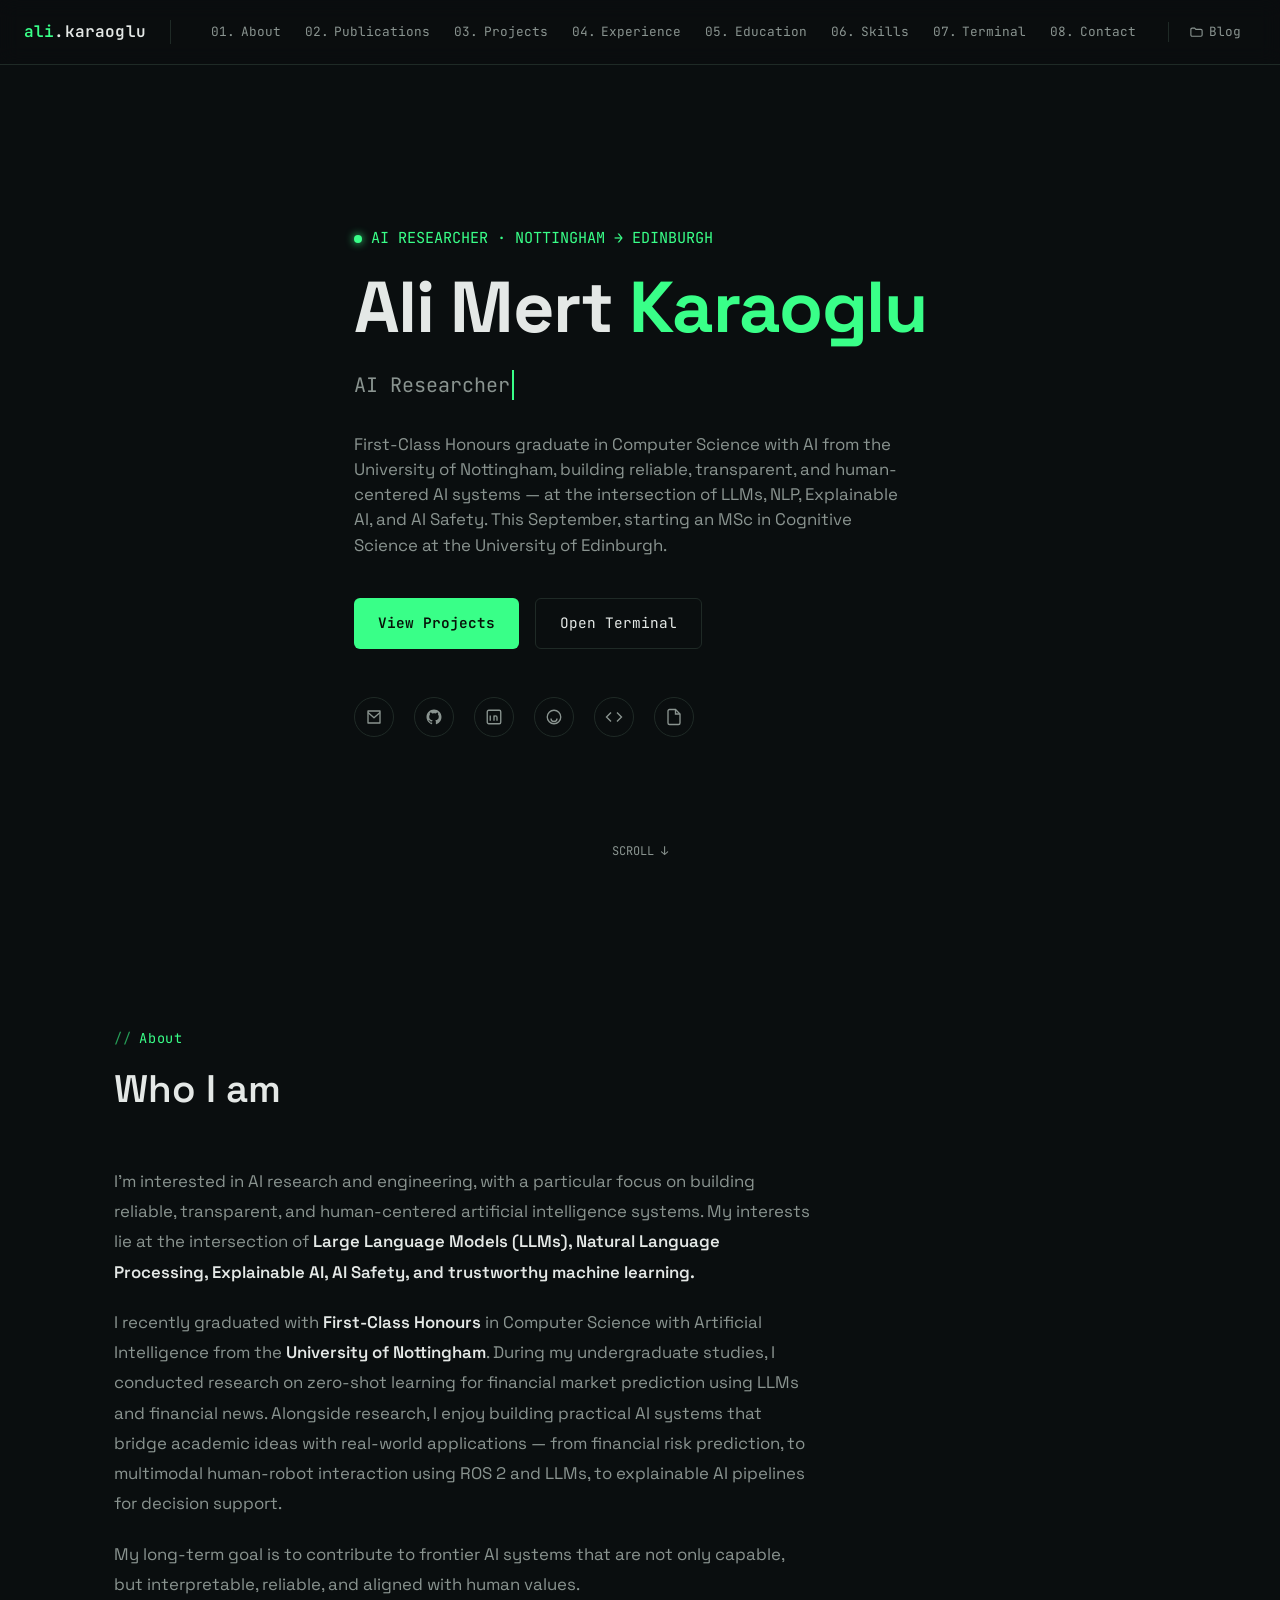
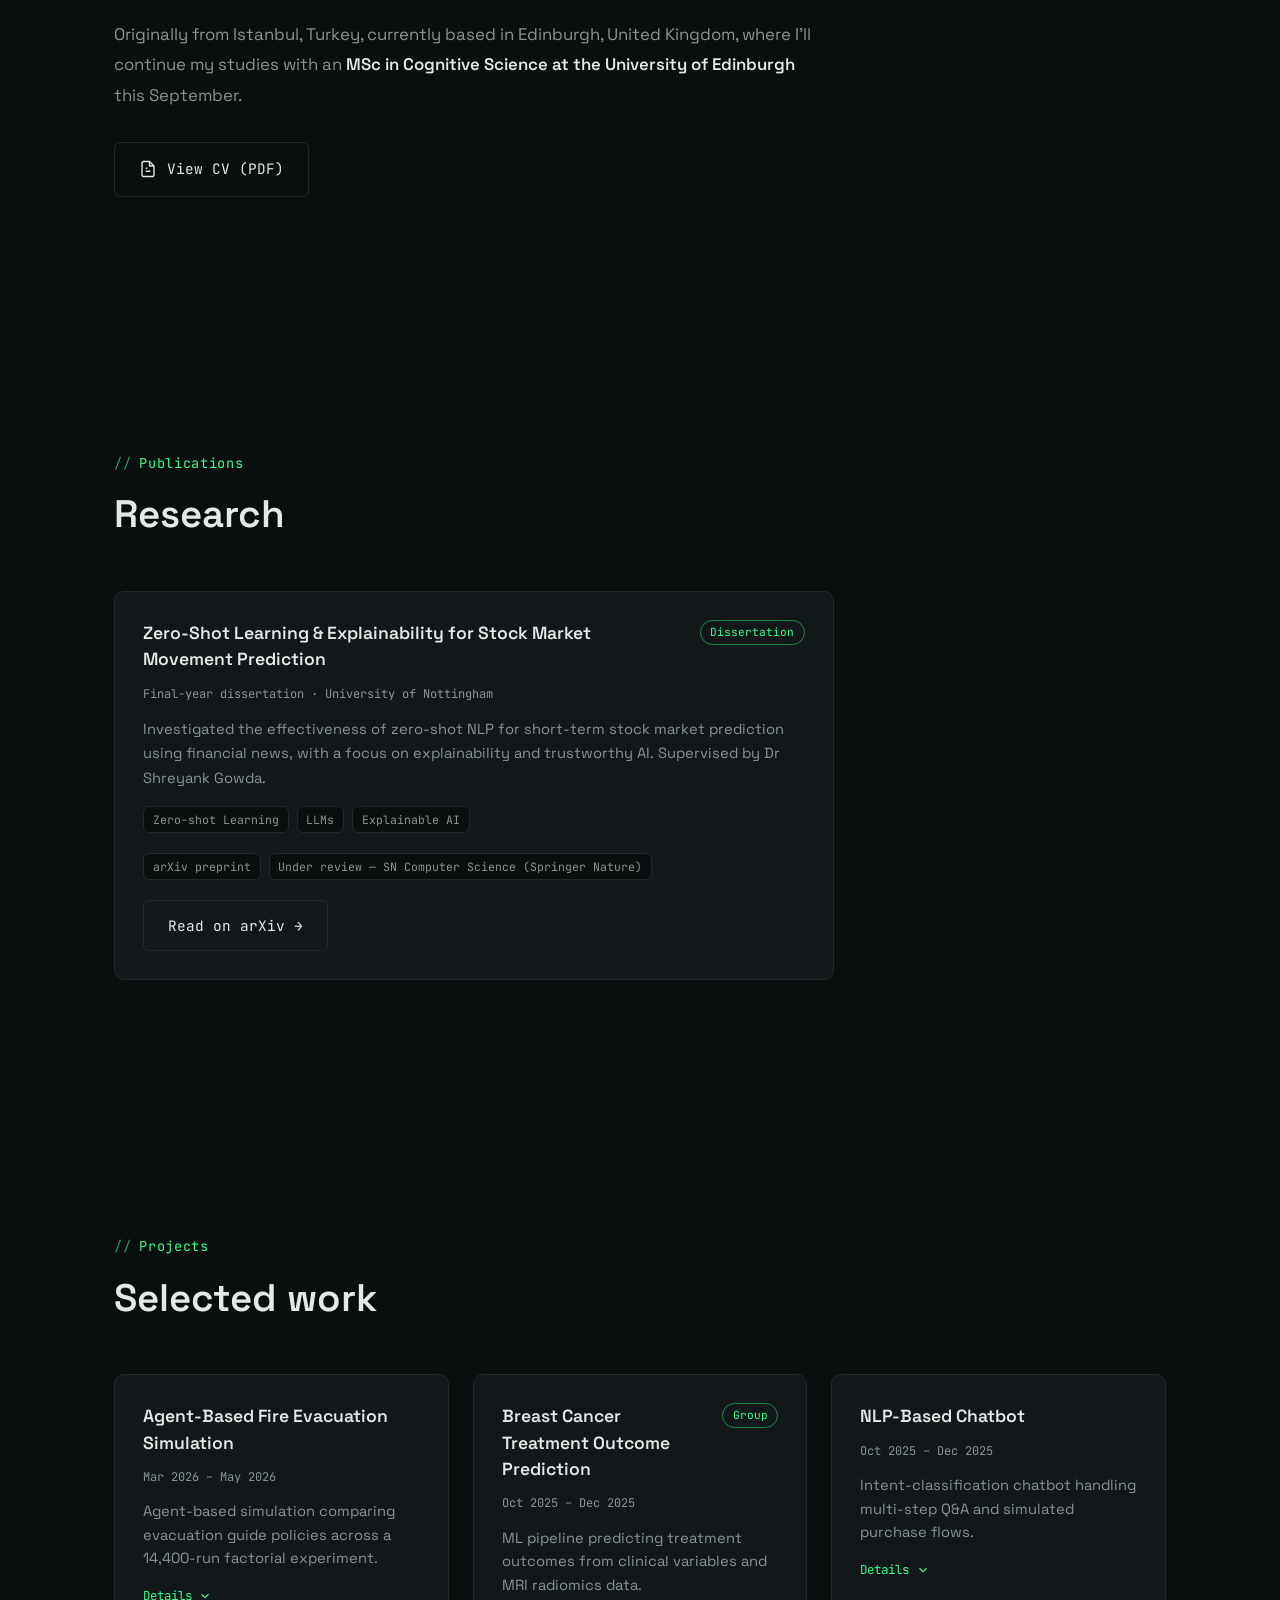
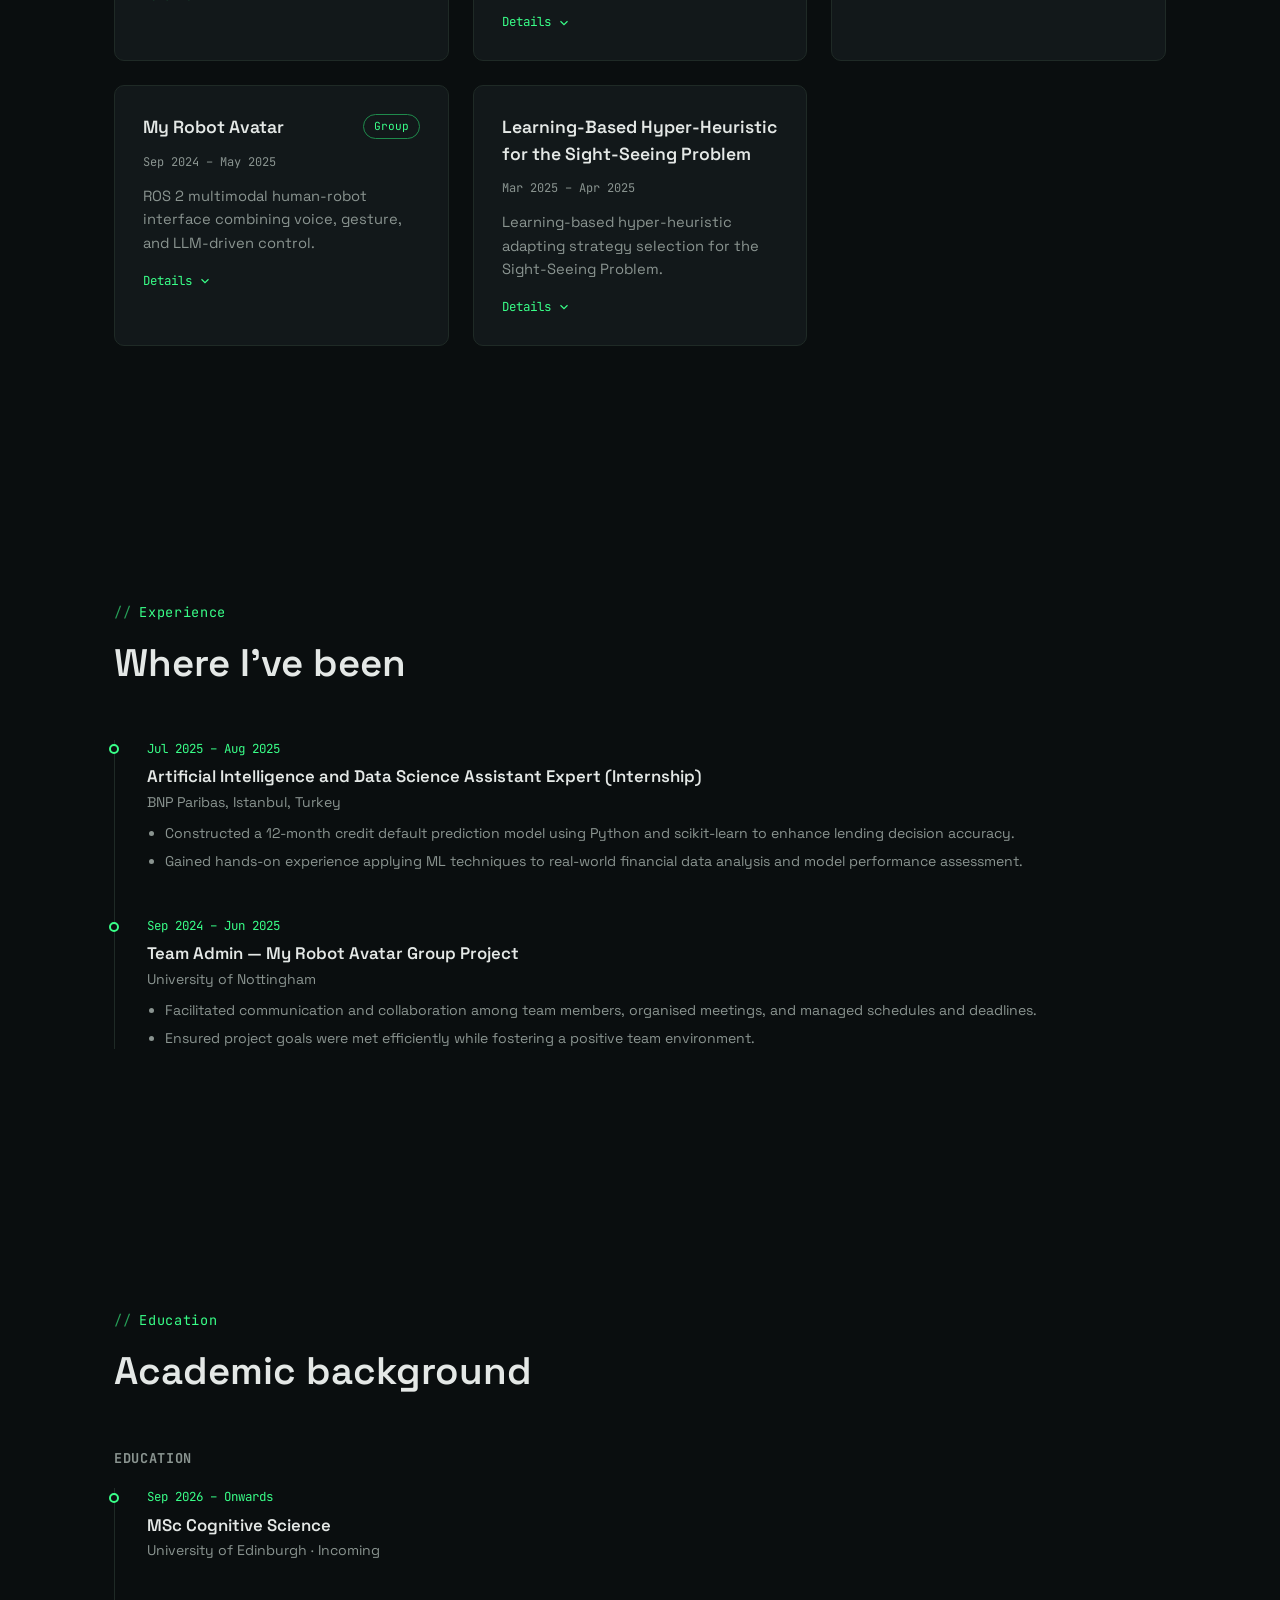
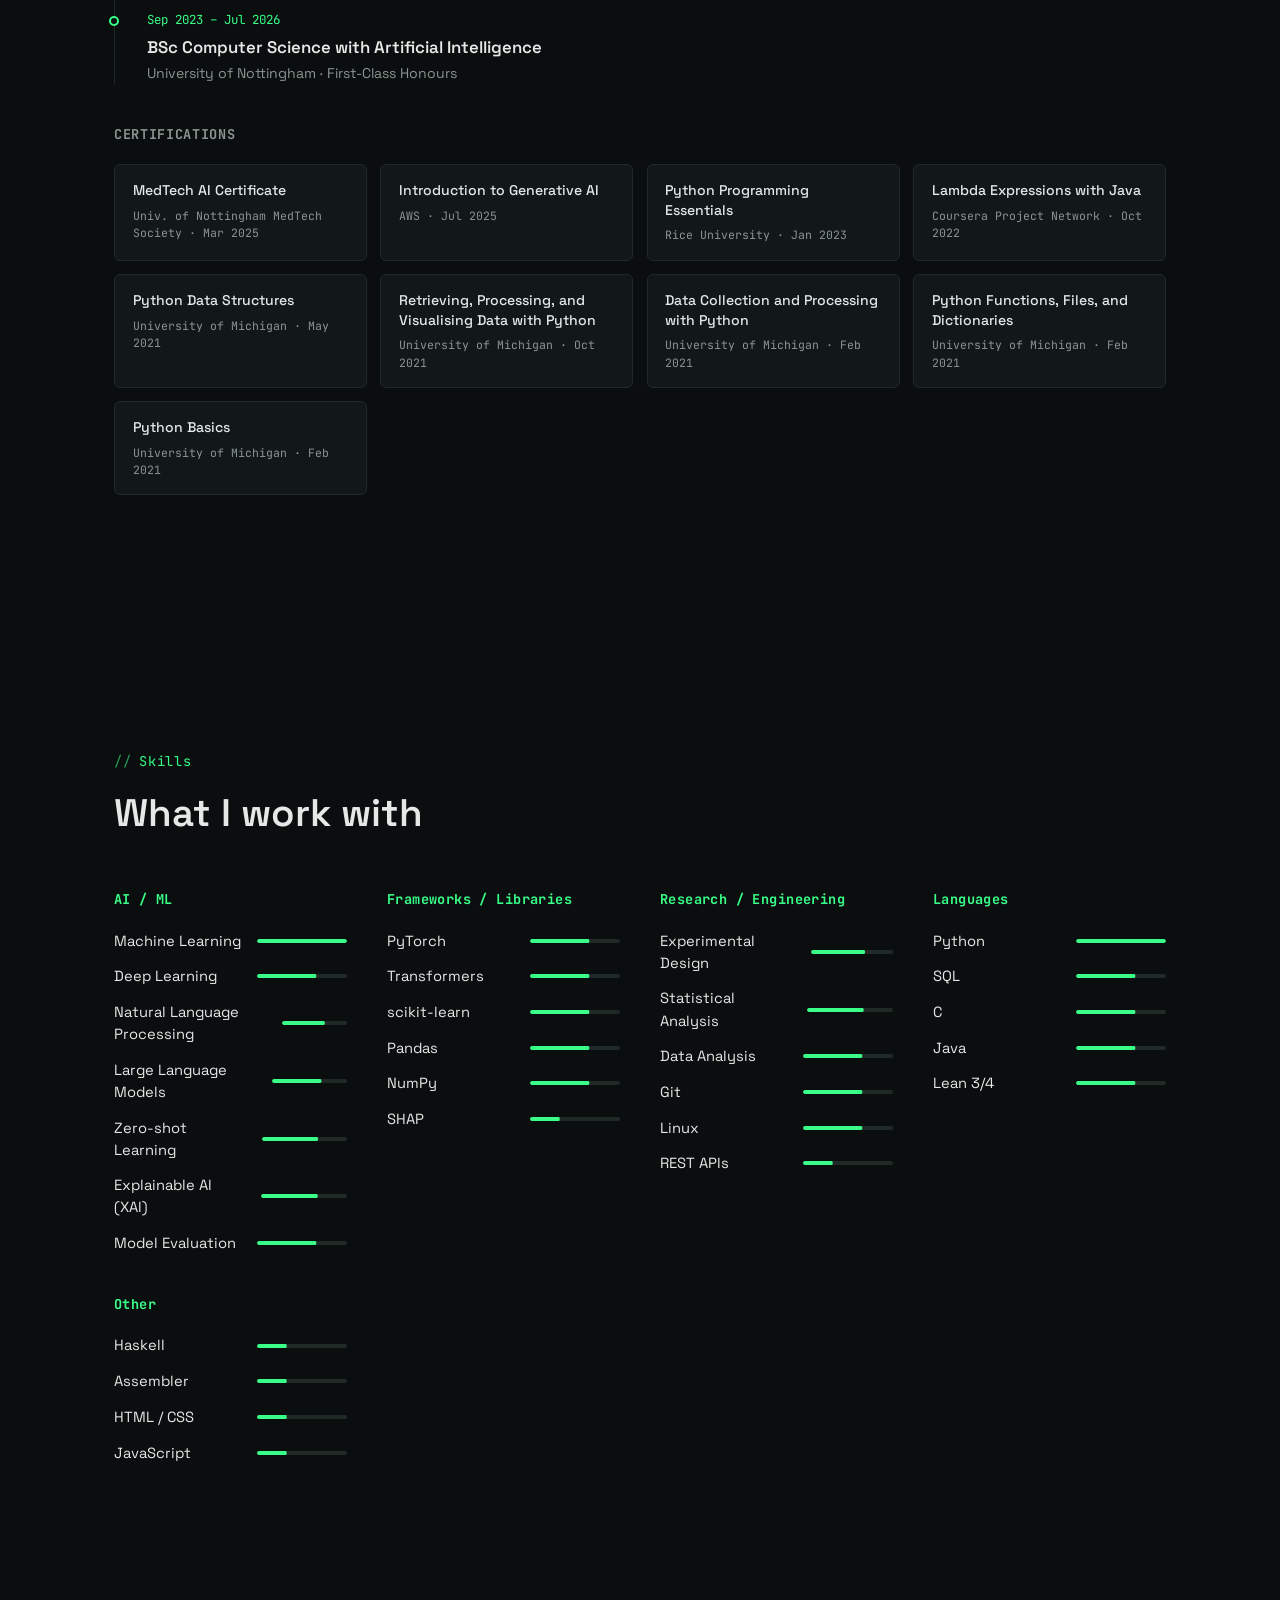
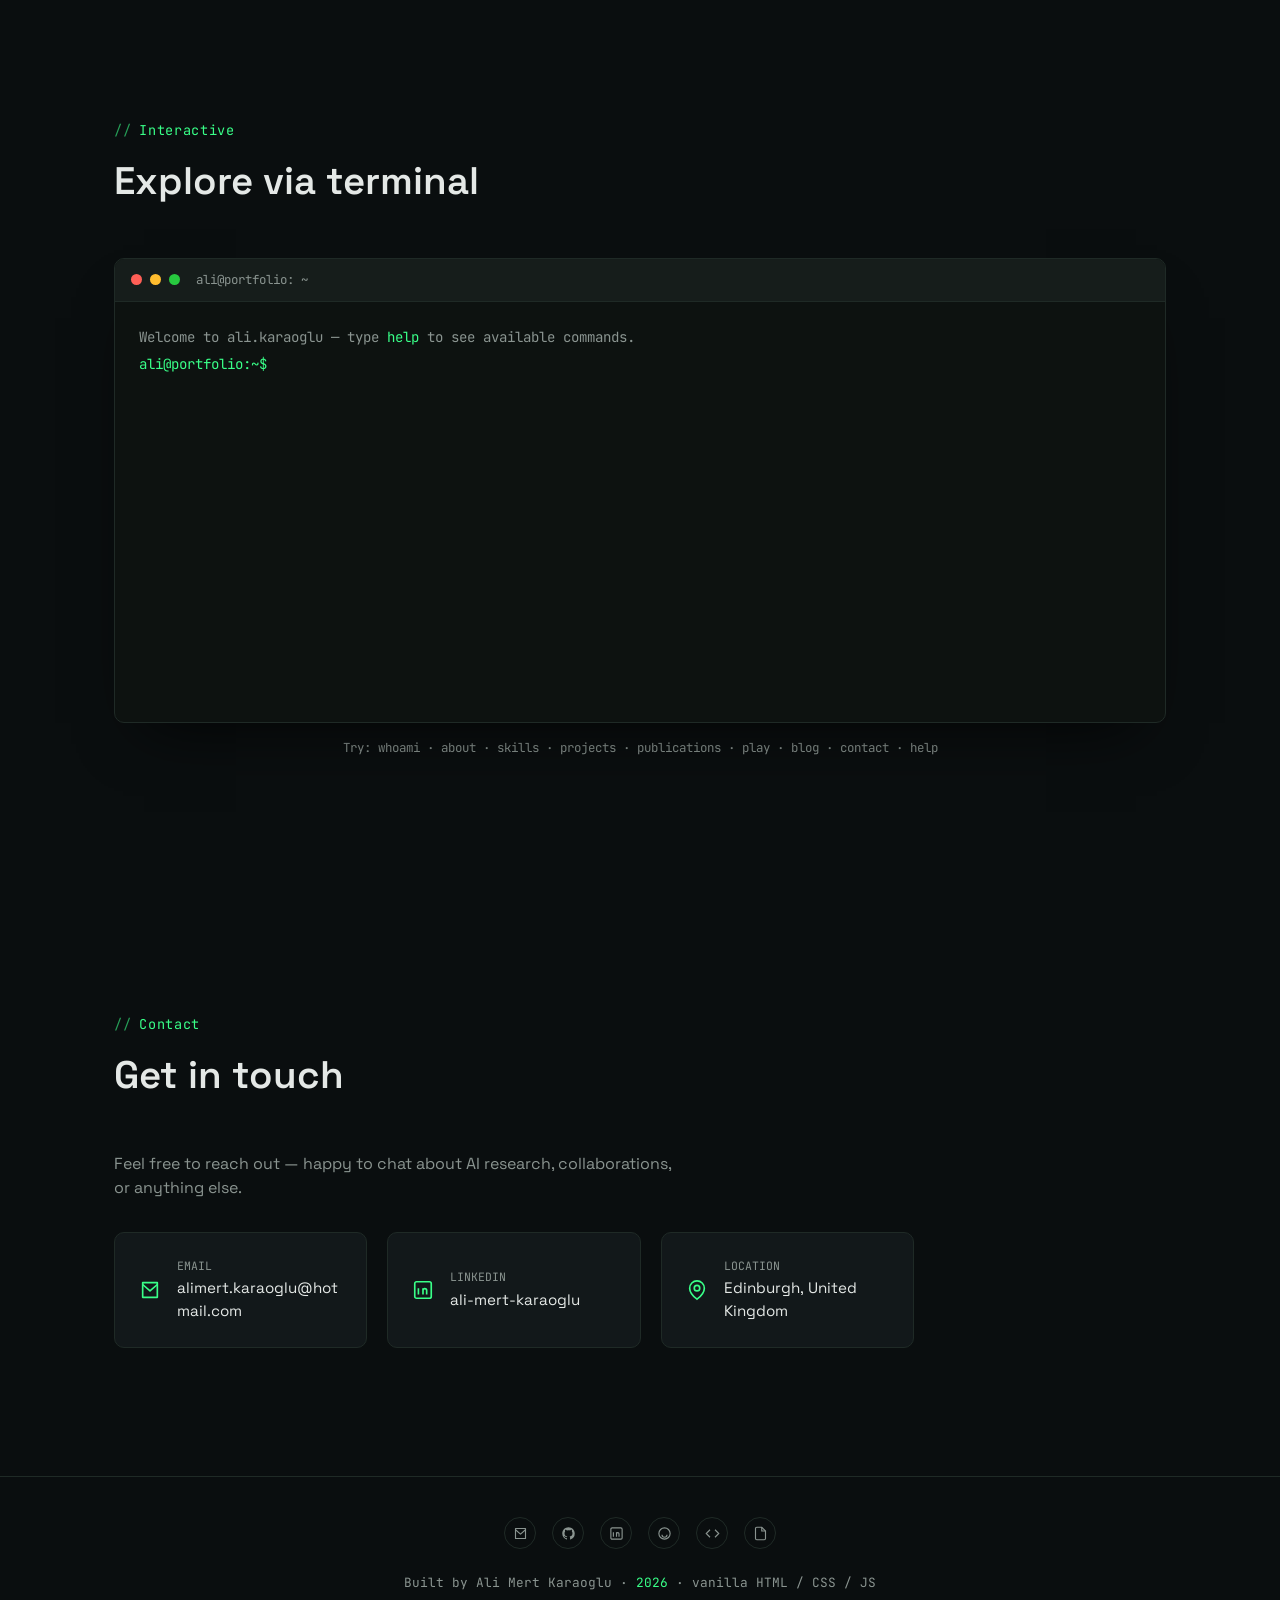
==== commit 6370afdc: "Remove Hobbies content entirely - Drop the hobbies block from About and the now-unused .hobbies-grid" ====
--- a/index.html
+++ b/index.html
@@ -125,23 +125,6 @@
           <svg viewBox="0 0 24 24" fill="none" stroke="currentColor" stroke-width="1.8"><path d="M14 2H6a2 2 0 0 0-2 2v16a2 2 0 0 0 2 2h12a2 2 0 0 0 2-2V8z"/><path d="M14 2v6h6M9 15h6M9 11h2"/></svg>
           View CV (PDF)
         </a>
-
-        <div class="about-hobbies reveal">
-          <span class="about-hobbies-label">Beyond work</span>
-          <div class="hobbies-grid">
-            <div class="hobby-item">
-              <svg viewBox="0 0 24 24" fill="none" stroke="currentColor" stroke-width="1.6"><circle cx="12" cy="12" r="9"/><path d="M12 7.5 15.5 10l-1.3 4H9.8L8.5 10Z"/><path d="M12 3v4.5M12 20.5V16.5M4.2 8.5l3.3 1.5M20.8 8.5l-3.3 1.5M4.2 15.5l3.3-1.5M20.8 15.5l-3.3-1.5"/></svg>
-              <span>Playing Football</span>
-            </div>
-            <div class="hobby-item">
-              <svg viewBox="0 0 24 24" fill="none" stroke="currentColor" stroke-width="1.6"><path d="M9 18V6l11-2v12"/><circle cx="6" cy="18" r="3"/><circle cx="17" cy="16" r="3"/></svg>
-              <span>Drums &amp; Guitar</span>
-            </div>
-            <div class="hobby-item">
-              <svg viewBox="0 0 24 24" fill="none" stroke="currentColor" stroke-width="1.6"><rect x="2" y="7" width="20" height="12" rx="4"/><path d="M7 11v4M5 13h4M15.5 12.5h.01M18 14.5h.01"/></svg>
-              <span>Game Development</span>
-            </div>
-          </div>
         </div>
       </div>
     </div>
--- a/css/style.css
+++ b/css/style.css
@@ -421,23 +421,6 @@
   height: 18px;
 }
 
-.about-hobbies {
-  margin-top: 2.5rem;
-  padding-top: 2rem;
-  border-top: 1px solid var(--border);
-  max-width: 700px;
-}
-
-.about-hobbies-label {
-  display: block;
-  font-family: var(--font-mono);
-  font-size: 0.8rem;
-  color: var(--text-dim);
-  text-transform: uppercase;
-  letter-spacing: 0.05em;
-  margin-bottom: 1rem;
-}
-
 .about-highlight {
   margin-top: 2rem;
   padding: 1.25rem 1.5rem;
@@ -786,39 +769,6 @@
   word-break: break-word;
 }
 
-/* ===== Hobbies ===== */
-.hobbies-grid {
-  display: flex;
-  flex-wrap: wrap;
-  gap: 1.25rem;
-}
-
-.hobby-item {
-  display: flex;
-  align-items: center;
-  gap: 0.75rem;
-  padding: 1rem 1.5rem;
-  background: var(--surface);
-  border: 1px solid var(--border);
-  border-radius: var(--radius);
-  color: var(--text-dim);
-  font-size: 0.95rem;
-  transition: all var(--transition);
-}
-
-.hobby-item:hover {
-  border-color: var(--accent);
-  color: var(--text);
-  transform: translateY(-2px);
-}
-
-.hobby-item svg {
-  width: 22px;
-  height: 22px;
-  color: var(--accent);
-  flex-shrink: 0;
-}
-
 /* ===== Blog ===== */
 .blog-placeholder {
   display: flex;
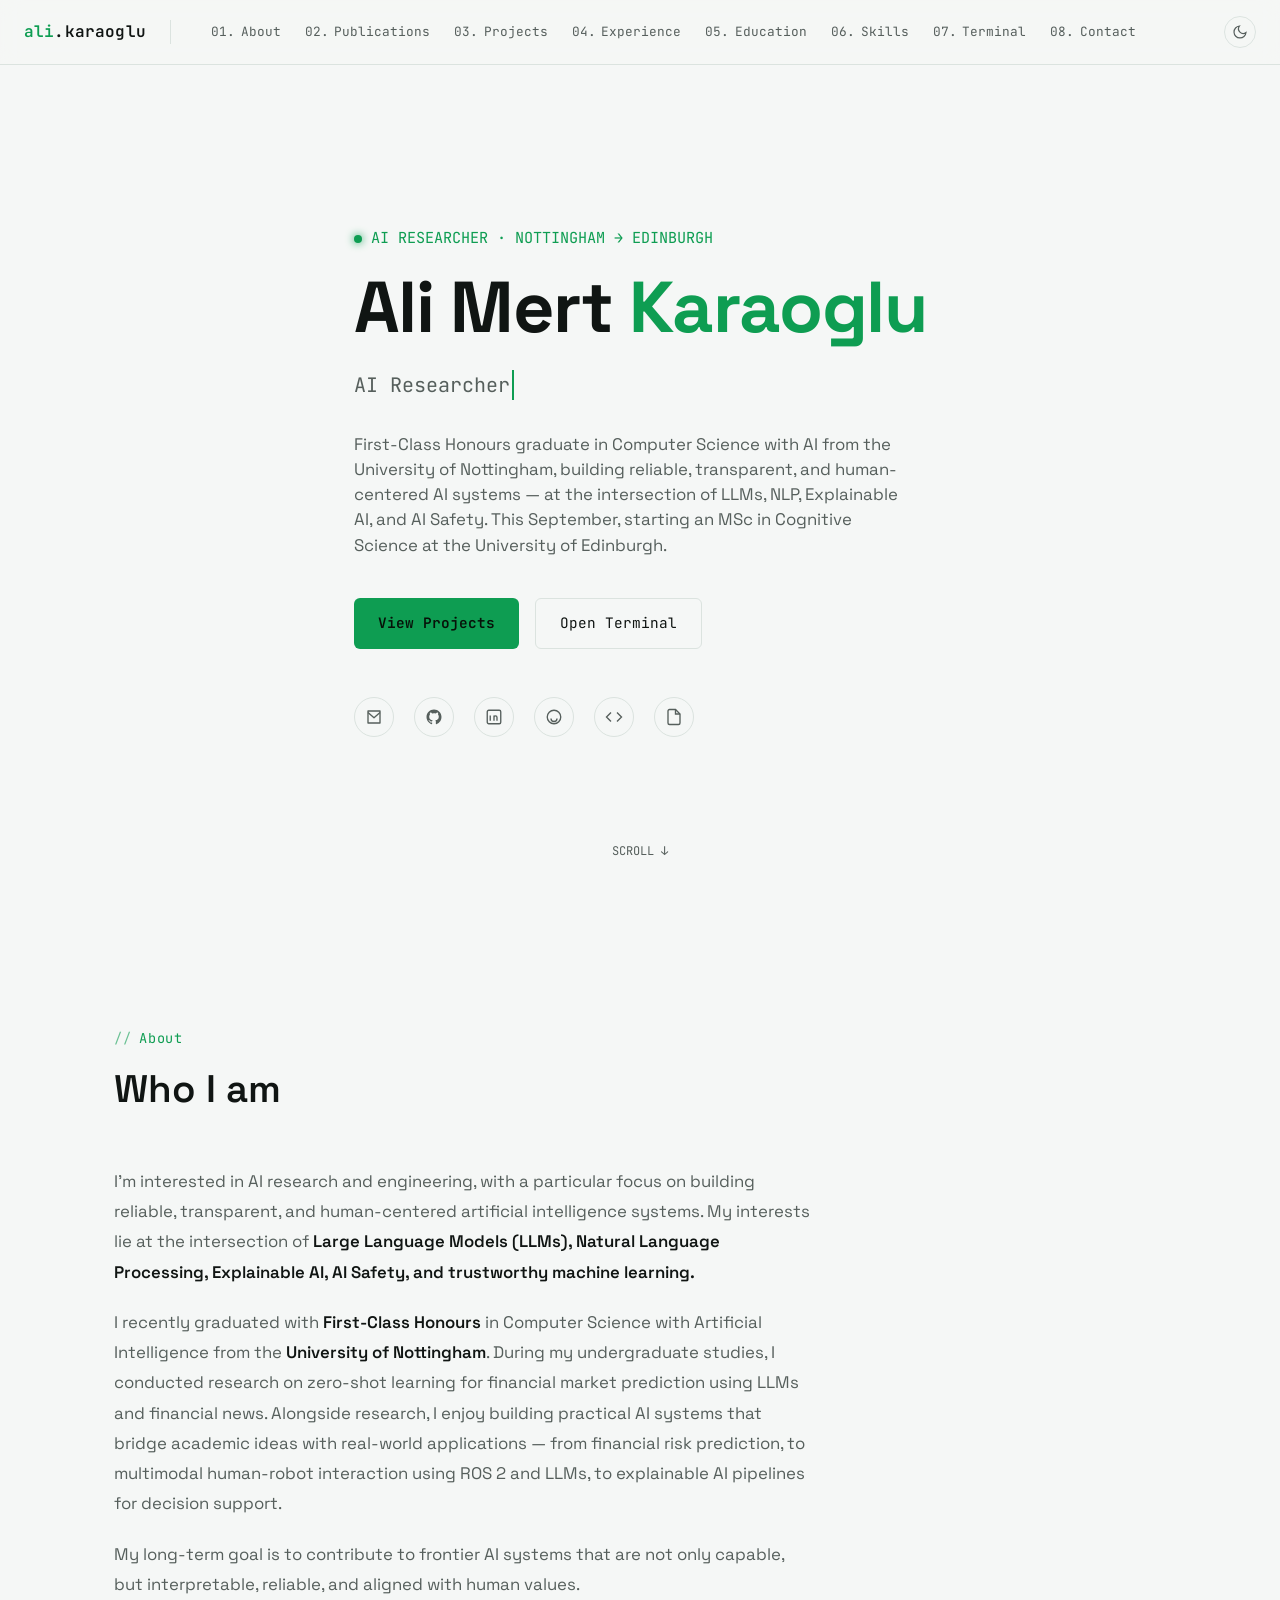
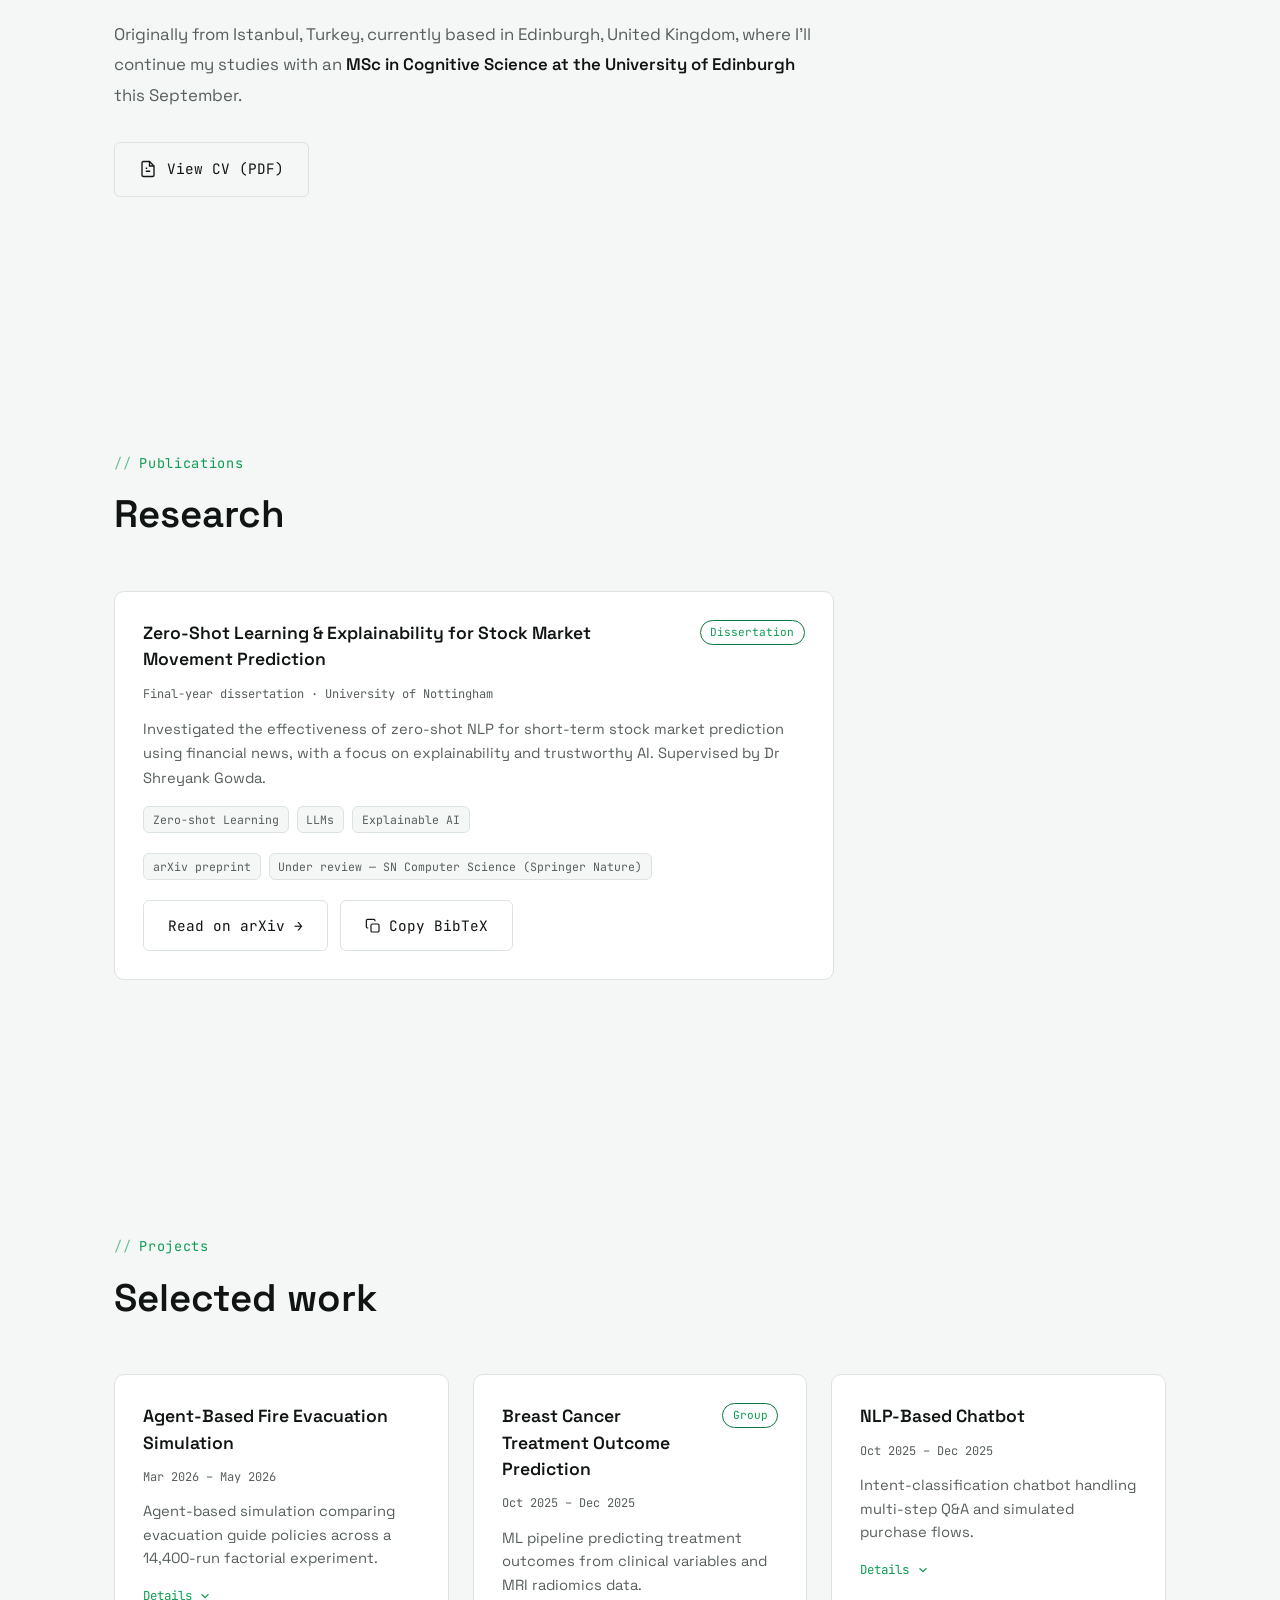
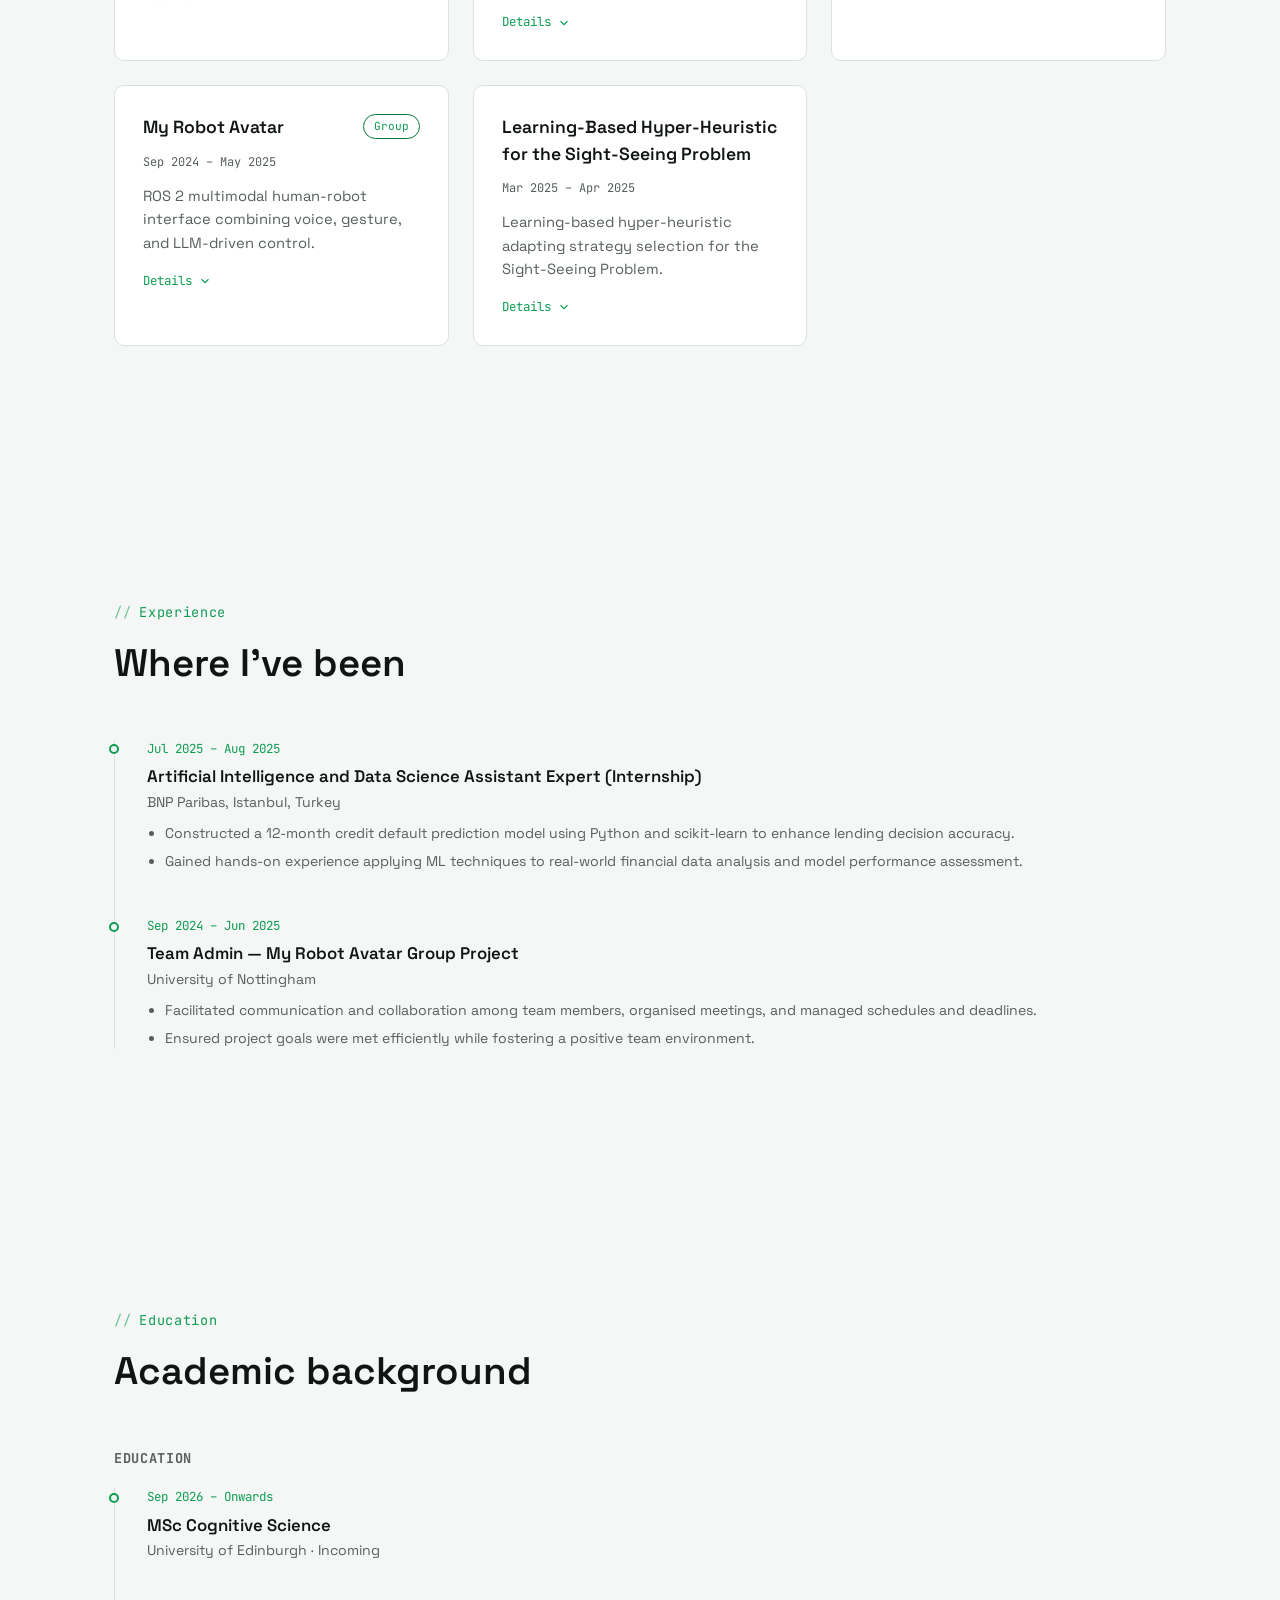
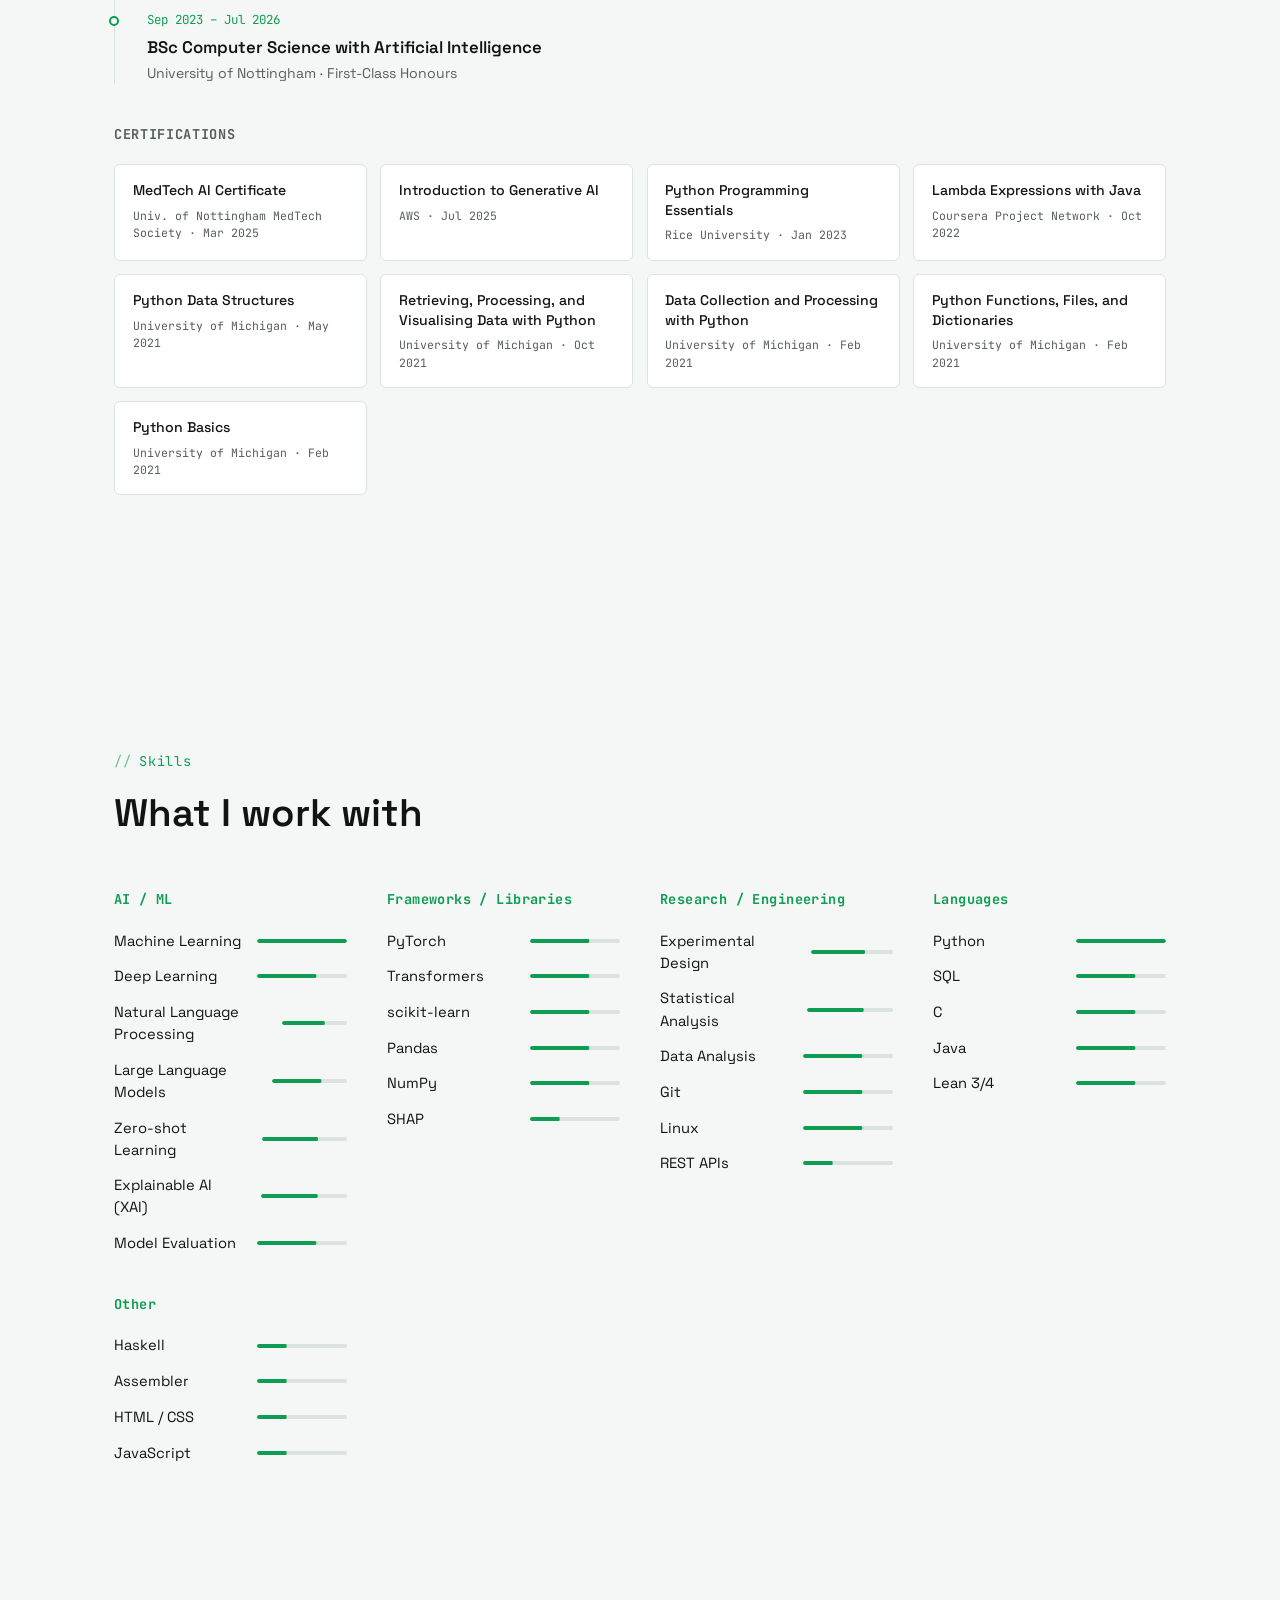
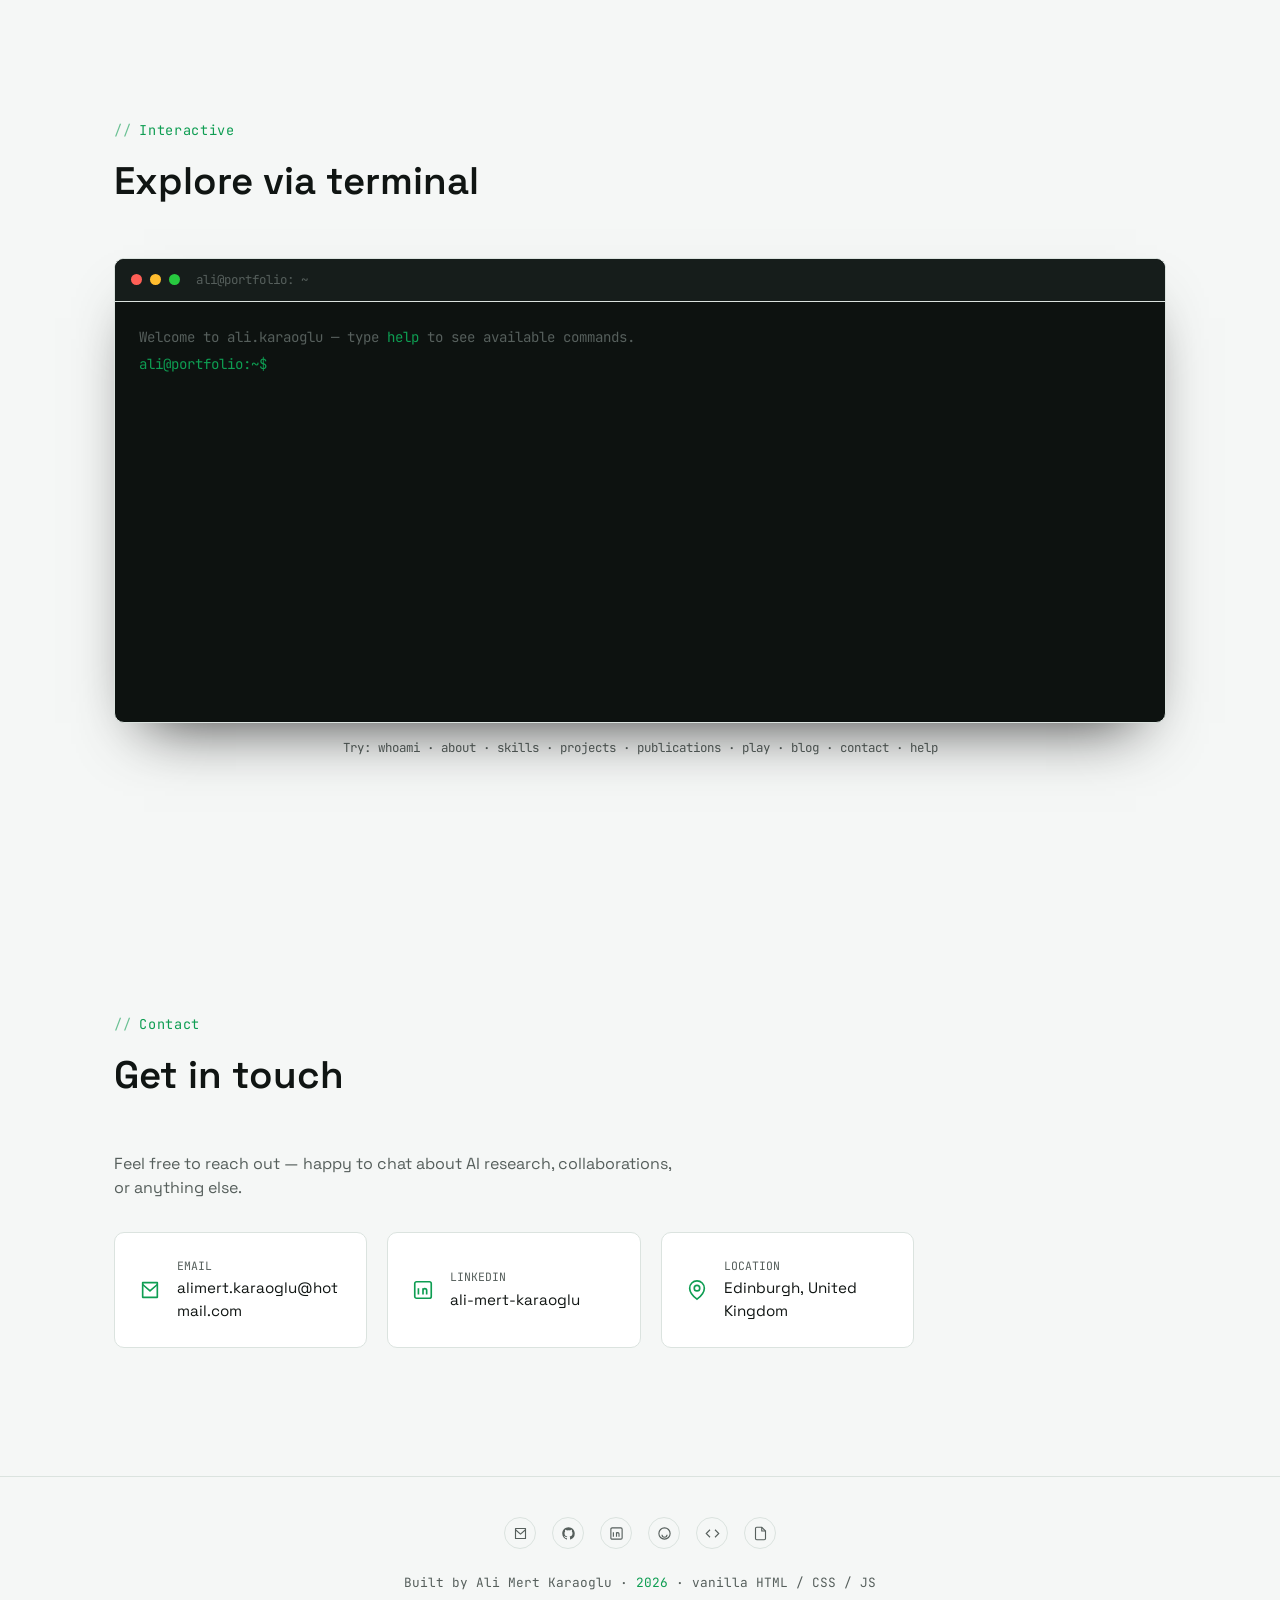
==== commit 00d6809f: "Add dark/light theme toggle and BibTeX copy button - Add a theme-toggle button in the nav that switc" ====
--- a/index.html
+++ b/index.html
@@ -3,6 +3,17 @@
 <head>
 <meta charset="UTF-8" />
 <meta name="viewport" content="width=device-width, initial-scale=1.0" />
+<script>
+(function () {
+  try {
+    var saved = localStorage.getItem("theme");
+    if (!saved && window.matchMedia && window.matchMedia("(prefers-color-scheme: light)").matches) {
+      saved = "light";
+    }
+    if (saved === "light") document.documentElement.setAttribute("data-theme", "light");
+  } catch (e) {}
+})();
+</script>
 <title>Ali Mert Karaoglu — AI &amp; Machine Learning</title>
 <meta name="description" content="Ali Mert Karaoglu — AI Researcher, First-Class BSc Computer Science with AI (Nottingham). Incoming MSc Cognitive Science, University of Edinburgh." />
 
@@ -45,6 +56,10 @@
       <a href="#contact"><span>08.</span> Contact</a>
       <a href="blog.html" class="nav-blog"><svg viewBox="0 0 24 24" fill="none" stroke="currentColor" stroke-width="1.8"><path d="M3 7a2 2 0 0 1 2-2h4l2 2h8a2 2 0 0 1 2 2v7a2 2 0 0 1-2 2H5a2 2 0 0 1-2-2V7Z"/></svg> Blog</a>
     </div>
+    <button class="theme-toggle" id="theme-toggle" aria-label="Toggle color theme">
+      <svg class="icon-sun" viewBox="0 0 24 24" fill="none" stroke="currentColor" stroke-width="1.8"><circle cx="12" cy="12" r="4"/><path d="M12 2v2M12 20v2M4.93 4.93l1.41 1.41M17.66 17.66l1.41 1.41M2 12h2M20 12h2M4.93 19.07l1.41-1.41M17.66 6.34l1.41-1.41"/></svg>
+      <svg class="icon-moon" viewBox="0 0 24 24" fill="none" stroke="currentColor" stroke-width="1.8"><path d="M21 12.79A9 9 0 1 1 11.21 3 7 7 0 0 0 21 12.79Z"/></svg>
+    </button>
   </div>
 </nav>
 
@@ -152,7 +167,19 @@
       <div class="project-tags" style="margin-bottom: 1.25rem;">
         <span class="tag">arXiv preprint</span><span class="tag">Under review — SN Computer Science (Springer Nature)</span>
       </div>
-      <a class="btn btn-outline" href="https://arxiv.org/abs/2606.12210" target="_blank" rel="noopener">Read on arXiv →</a>
+      <div class="pub-actions">
+        <a class="btn btn-outline" href="https://arxiv.org/abs/2606.12210" target="_blank" rel="noopener">Read on arXiv →</a>
+        <button class="btn btn-outline btn-bibtex" id="bibtex-copy" type="button">
+          <svg viewBox="0 0 24 24" fill="none" stroke="currentColor" stroke-width="1.8"><rect x="9" y="9" width="12" height="12" rx="2"/><path d="M5 15H4a2 2 0 0 1-2-2V4a2 2 0 0 1 2-2h9a2 2 0 0 1 2 2v1"/></svg>
+          <span>Copy BibTeX</span>
+        </button>
+      </div>
+      <pre class="bibtex-source" id="bibtex-source" hidden>@article{karaoglu2026zeroshot,
+  author  = {Karaoglu, Ali Mert},
+  title   = {Zero-Shot Learning and Explainability for Stock Market Movement Prediction},
+  journal = {arXiv preprint arXiv:2606.12210},
+  year    = {2026}
+}</pre>
     </div>
   </div>
 </section>
--- a/css/variables.css
+++ b/css/variables.css
@@ -1,5 +1,6 @@
 :root {
   /* Colors */
+  --bg-rgb: 10, 14, 15;
   --bg: #0a0e0f;
   --surface: #12181a;
   --surface-hover: #17201f;
@@ -27,3 +28,17 @@
   /* Transitions */
   --transition: 0.25s ease;
 }
+
+:root[data-theme="light"] {
+  --bg-rgb: 245, 247, 246;
+  --bg: #f5f7f6;
+  --surface: #ffffff;
+  --surface-hover: #eef2f0;
+  --border: #dbe3df;
+  --text: #101513;
+  --text-dim: #565f5c;
+  --accent: #0e9d52;
+  --accent-dim: #0b7a40;
+  --accent-soft: rgba(14, 157, 82, 0.1);
+  --danger: #c73535;
+}
--- a/css/style.css
+++ b/css/style.css
@@ -4,6 +4,7 @@
   color: var(--text);
   font-family: var(--font-sans);
   overflow-x: hidden;
+  transition: background-color var(--transition), color var(--transition);
 }
 
 .container {
@@ -63,7 +64,7 @@
   right: 0;
   z-index: 100;
   backdrop-filter: blur(10px);
-  background: rgba(10, 14, 15, 0.7);
+  background: rgba(var(--bg-rgb), 0.7);
   border-bottom: 1px solid var(--border);
 }
 
@@ -170,6 +171,45 @@
   transform: translateY(-7px) rotate(-45deg);
 }
 
+.theme-toggle {
+  display: flex;
+  align-items: center;
+  justify-content: center;
+  width: 32px;
+  height: 32px;
+  background: none;
+  border: 1px solid var(--border);
+  border-radius: 50%;
+  color: var(--text-dim);
+  cursor: pointer;
+  padding: 0;
+  flex-shrink: 0;
+  margin-left: 1rem;
+  transition: all var(--transition);
+}
+
+.theme-toggle:hover {
+  border-color: var(--accent);
+  color: var(--accent);
+}
+
+.theme-toggle svg {
+  width: 16px;
+  height: 16px;
+}
+
+.theme-toggle .icon-moon {
+  display: none;
+}
+
+[data-theme="light"] .theme-toggle .icon-sun {
+  display: none;
+}
+
+[data-theme="light"] .theme-toggle .icon-moon {
+  display: block;
+}
+
 @media (max-width: 900px) {
   .nav .container {
     justify-content: space-between;
@@ -191,7 +231,7 @@
     flex-direction: column;
     align-items: flex-start;
     gap: 0;
-    background: rgba(10, 14, 15, 0.97);
+    background: rgba(var(--bg-rgb), 0.97);
     backdrop-filter: blur(10px);
     border-bottom: 1px solid var(--border);
     max-height: 0;
@@ -334,6 +374,22 @@
 }
 
 .btn-outline:hover {
+  border-color: var(--accent);
+  color: var(--accent);
+}
+
+.pub-actions {
+  display: flex;
+  flex-wrap: wrap;
+  gap: 0.75rem;
+}
+
+.btn-bibtex svg {
+  width: 16px;
+  height: 16px;
+}
+
+.btn-bibtex.is-copied {
   border-color: var(--accent);
   color: var(--accent);
 }
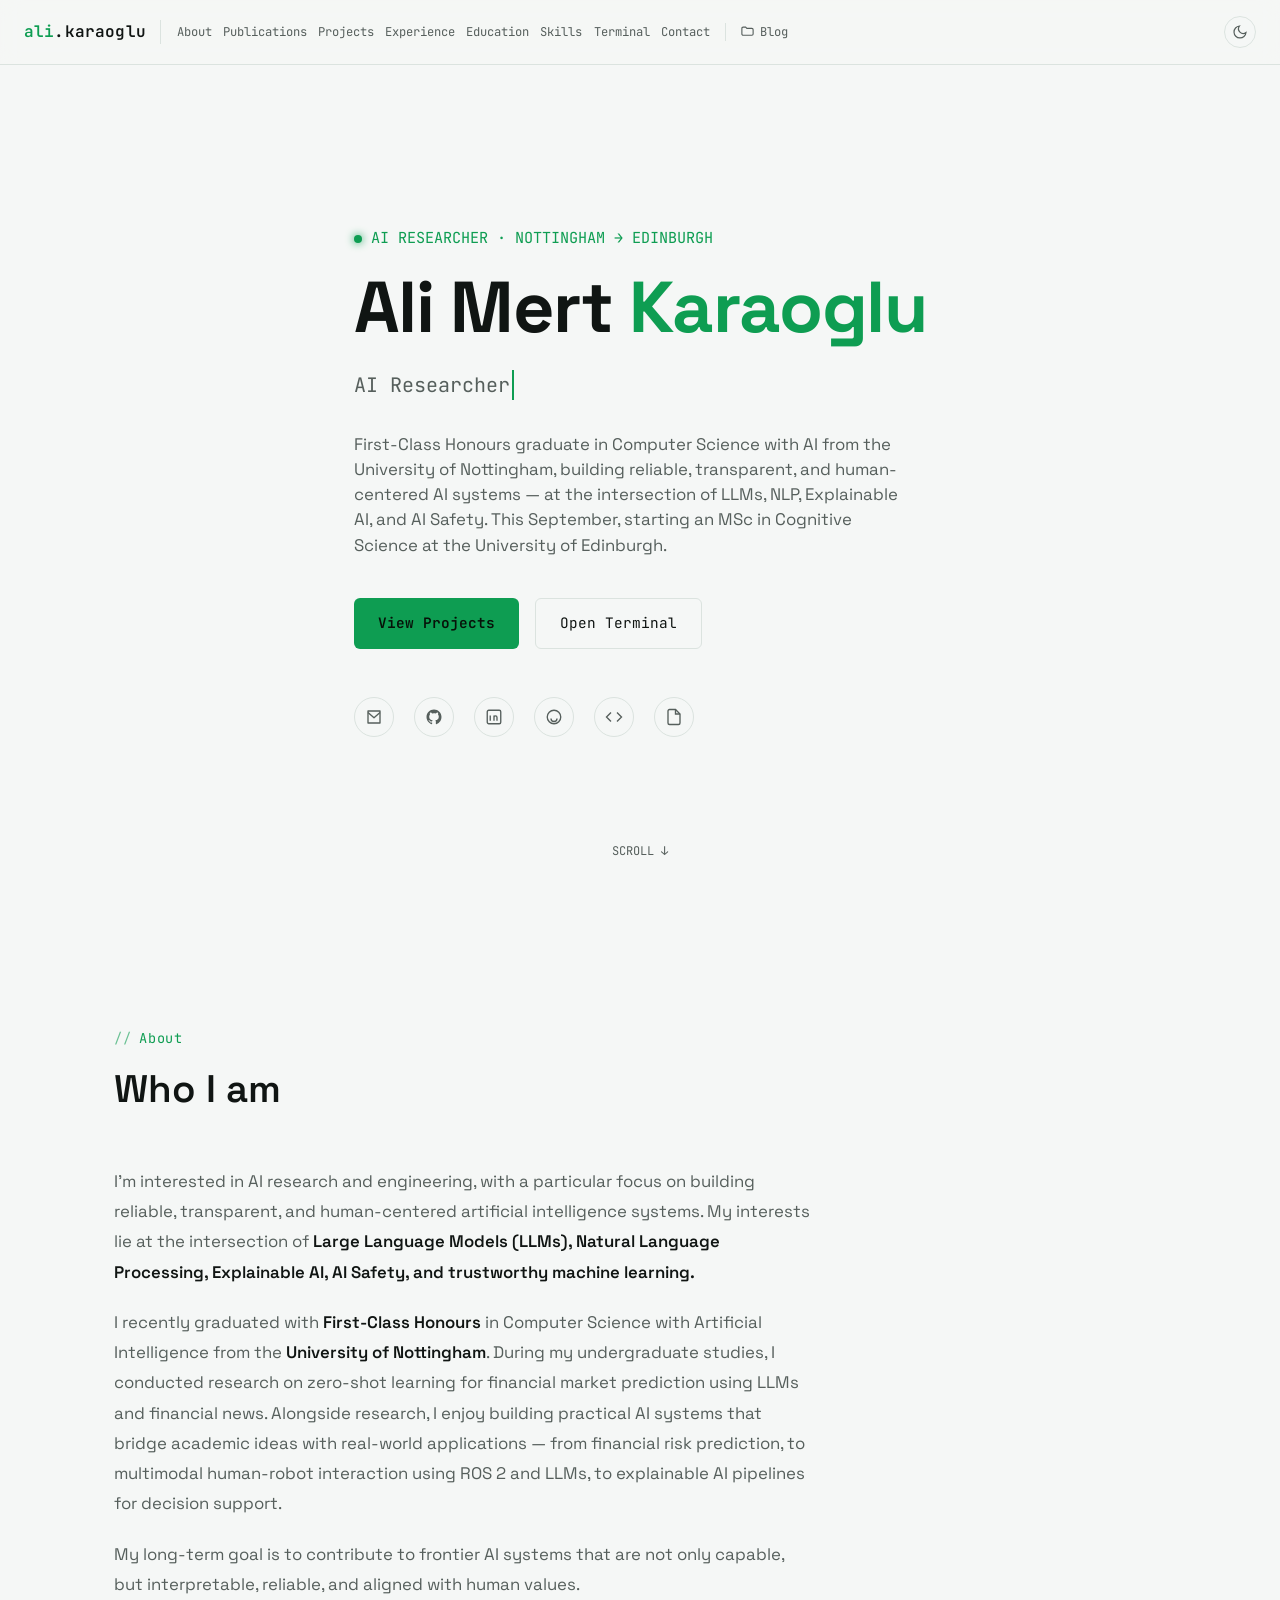
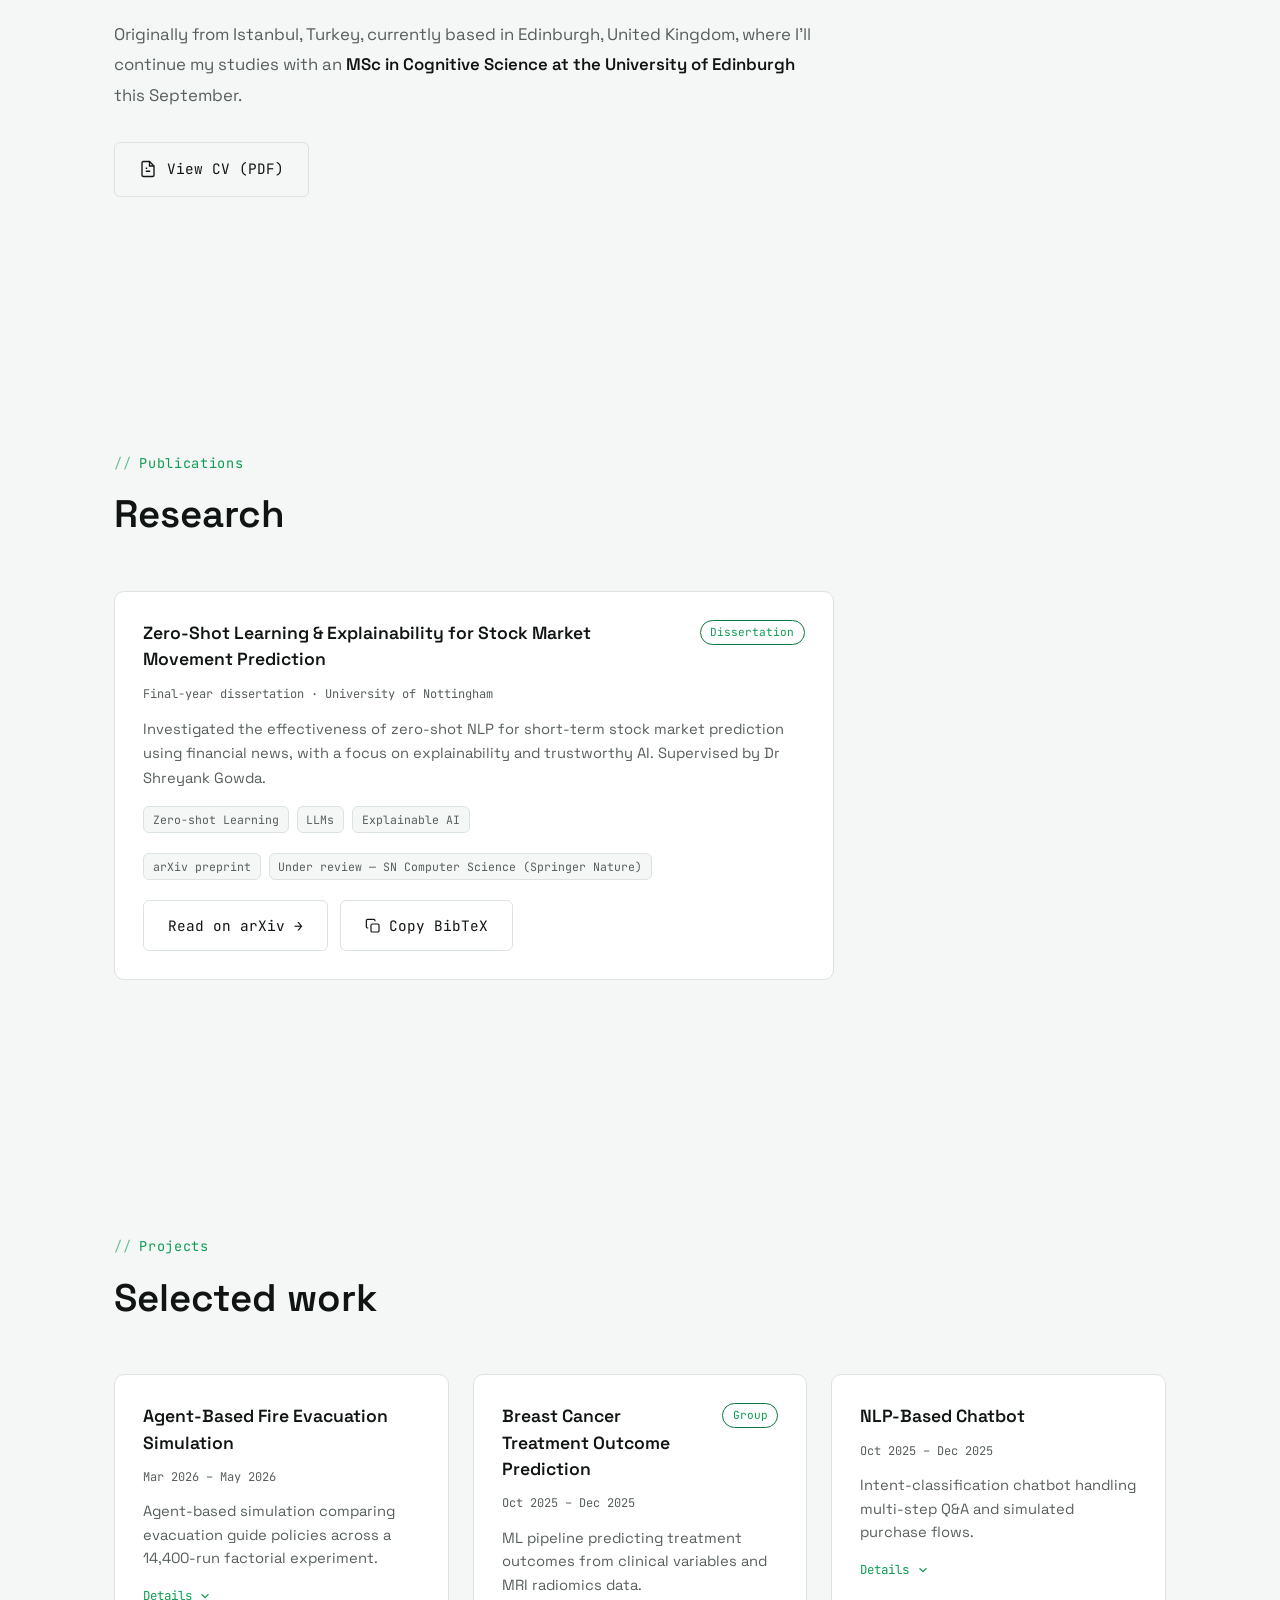
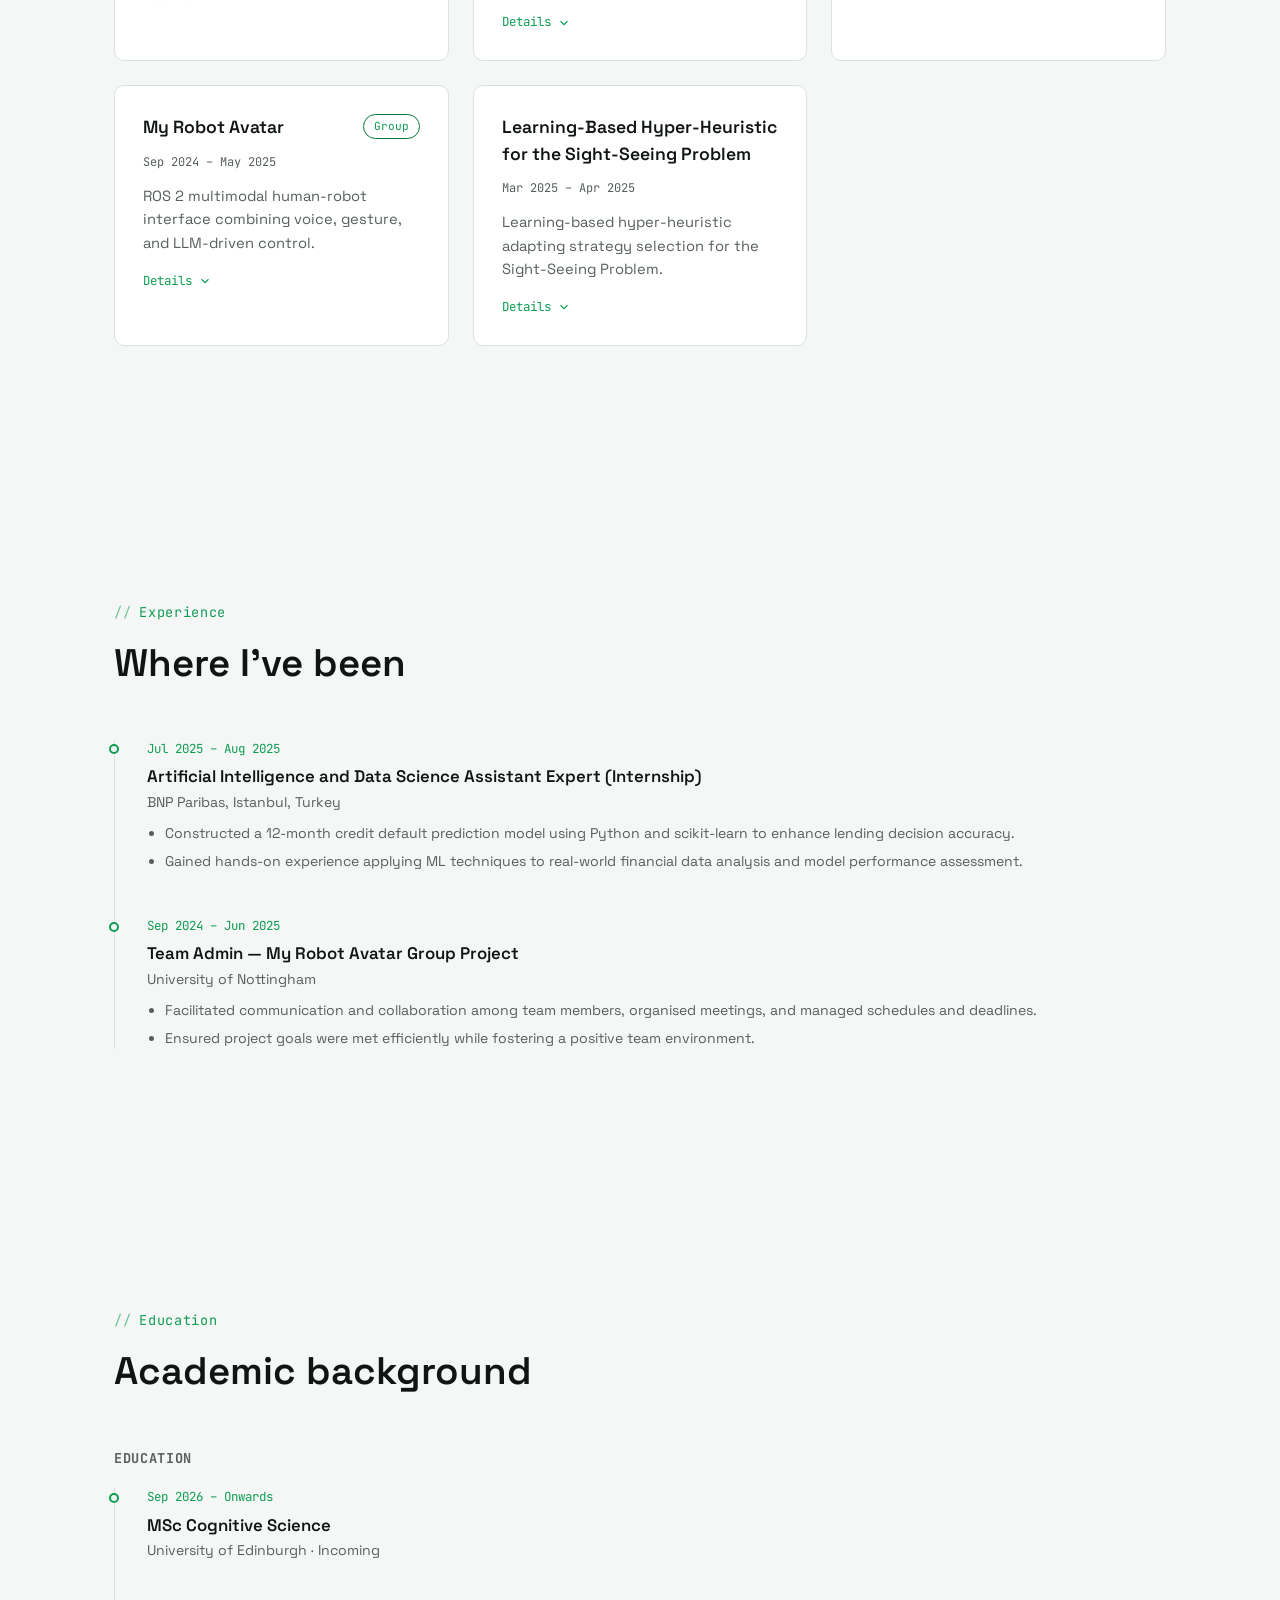
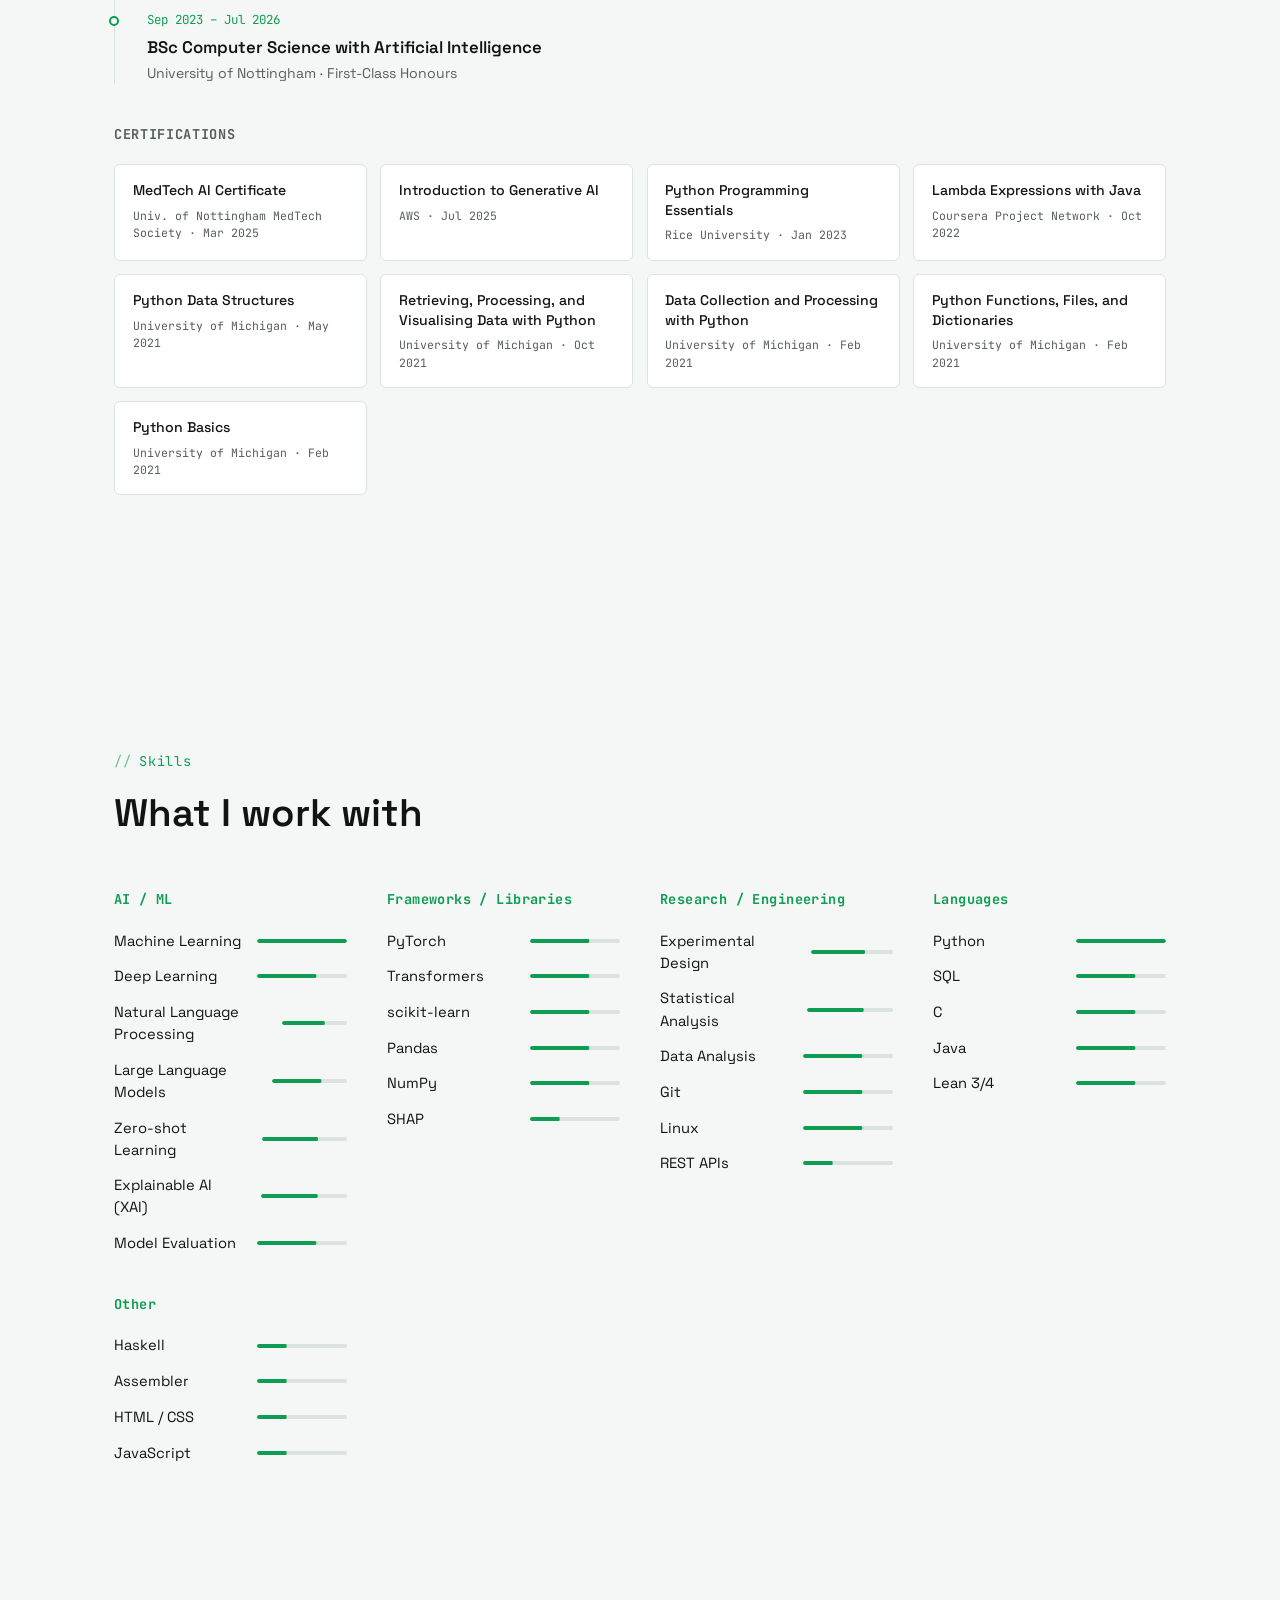
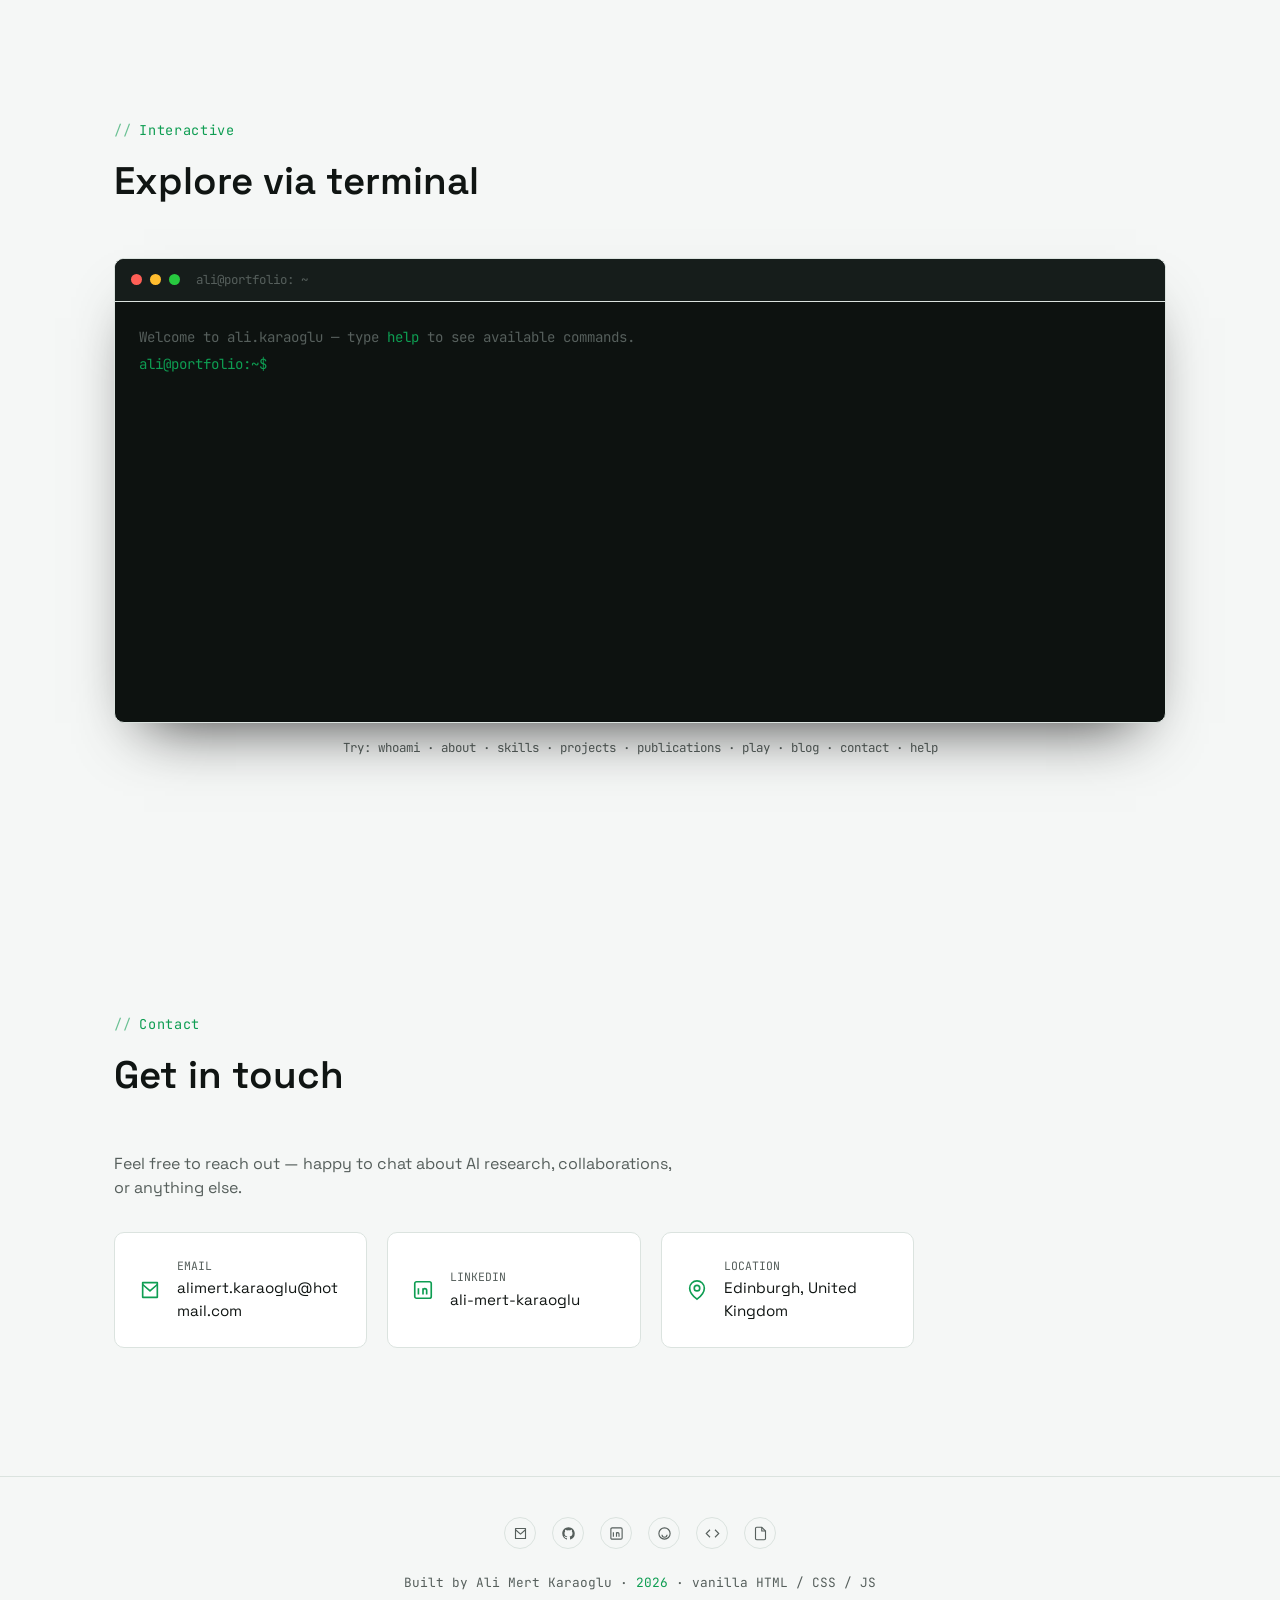
==== commit 54c83f87: "Pin theme toggle to true viewport edge, remove mobile logo border Move theme toggle button out of th" ====
--- a/index.html
+++ b/index.html
@@ -36,6 +36,9 @@
 <link rel="stylesheet" href="css/reset.css" />
 <link rel="stylesheet" href="css/variables.css" />
 <link rel="stylesheet" href="css/style.css" />
+
+<script data-goatcounter="https://alimert05.goatcounter.com/count"
+        async src="//gc.zgo.at/count.js"></script>
 </head>
 <body>
 
@@ -56,11 +59,11 @@
       <a href="#contact"><span>08.</span> Contact</a>
       <a href="blog.html" class="nav-blog"><svg viewBox="0 0 24 24" fill="none" stroke="currentColor" stroke-width="1.8"><path d="M3 7a2 2 0 0 1 2-2h4l2 2h8a2 2 0 0 1 2 2v7a2 2 0 0 1-2 2H5a2 2 0 0 1-2-2V7Z"/></svg> Blog</a>
     </div>
-    <button class="theme-toggle" id="theme-toggle" aria-label="Toggle color theme">
-      <svg class="icon-sun" viewBox="0 0 24 24" fill="none" stroke="currentColor" stroke-width="1.8"><circle cx="12" cy="12" r="4"/><path d="M12 2v2M12 20v2M4.93 4.93l1.41 1.41M17.66 17.66l1.41 1.41M2 12h2M20 12h2M4.93 19.07l1.41-1.41M17.66 6.34l1.41-1.41"/></svg>
-      <svg class="icon-moon" viewBox="0 0 24 24" fill="none" stroke="currentColor" stroke-width="1.8"><path d="M21 12.79A9 9 0 1 1 11.21 3 7 7 0 0 0 21 12.79Z"/></svg>
-    </button>
-  </div>
+  </div>
+  <button class="theme-toggle" id="theme-toggle" aria-label="Toggle color theme">
+    <svg class="icon-sun" viewBox="0 0 24 24" fill="none" stroke="currentColor" stroke-width="1.8"><circle cx="12" cy="12" r="4"/><path d="M12 2v2M12 20v2M4.93 4.93l1.41 1.41M17.66 17.66l1.41 1.41M2 12h2M20 12h2M4.93 19.07l1.41-1.41M17.66 6.34l1.41-1.41"/></svg>
+    <svg class="icon-moon" viewBox="0 0 24 24" fill="none" stroke="currentColor" stroke-width="1.8"><path d="M21 12.79A9 9 0 1 1 11.21 3 7 7 0 0 0 21 12.79Z"/></svg>
+  </button>
 </nav>
 
 <!-- ===== HERO ===== -->
--- a/css/style.css
+++ b/css/style.css
@@ -71,10 +71,11 @@
 .nav .container {
   display: flex;
   align-items: center;
-  justify-content: flex-end;
-  gap: 2.5rem;
+  justify-content: flex-start;
+  gap: 1.5rem;
   height: 64px;
   max-width: 1280px;
+  padding-right: 3.5rem;
 }
 
 .nav-logo {
@@ -83,19 +84,18 @@
   color: var(--accent);
   font-size: 1rem;
   letter-spacing: 0.01em;
-  padding-right: 1.5rem;
+  padding-right: 1.1rem;
   border-right: 1px solid var(--border);
   flex-shrink: 0;
-  margin-right: auto;
 }
 
 .nav-links {
   display: flex;
   flex: 1;
   align-items: center;
-  gap: 1.5rem;
-  font-family: var(--font-mono);
-  font-size: 0.8rem;
+  gap: 1.1rem;
+  font-family: var(--font-mono);
+  font-size: 0.76rem;
   white-space: nowrap;
   overflow-x: auto;
   -webkit-overflow-scrolling: touch;
@@ -172,19 +172,22 @@
 }
 
 .theme-toggle {
+  position: absolute;
+  top: 50%;
+  right: 1.5rem;
+  transform: translateY(-50%);
   display: flex;
   align-items: center;
   justify-content: center;
   width: 32px;
   height: 32px;
-  background: none;
+  background: var(--bg);
   border: 1px solid var(--border);
   border-radius: 50%;
   color: var(--text-dim);
   cursor: pointer;
   padding: 0;
   flex-shrink: 0;
-  margin-left: 1rem;
   transition: all var(--transition);
 }
 
@@ -210,9 +213,37 @@
   display: block;
 }
 
+@media (min-width: 901px) and (max-width: 1300px) {
+  .nav .container {
+    gap: 1rem;
+  }
+
+  .nav-logo {
+    padding-right: 0.85rem;
+  }
+
+  .nav-links {
+    gap: 0.7rem;
+  }
+
+  .nav-links a span {
+    display: none;
+  }
+
+  .nav-blog {
+    margin-left: 0.25rem;
+    padding-left: 0.85rem;
+  }
+}
+
 @media (max-width: 900px) {
   .nav .container {
-    justify-content: space-between;
+    justify-content: flex-start;
+    padding-right: 3.25rem;
+  }
+
+  .theme-toggle {
+    right: 1rem;
   }
 
   .nav-toggle {
@@ -221,6 +252,8 @@
 
   .nav-logo {
     margin-right: 0;
+    border-right: none;
+    padding-right: 0;
   }
 
   .nav-links {
